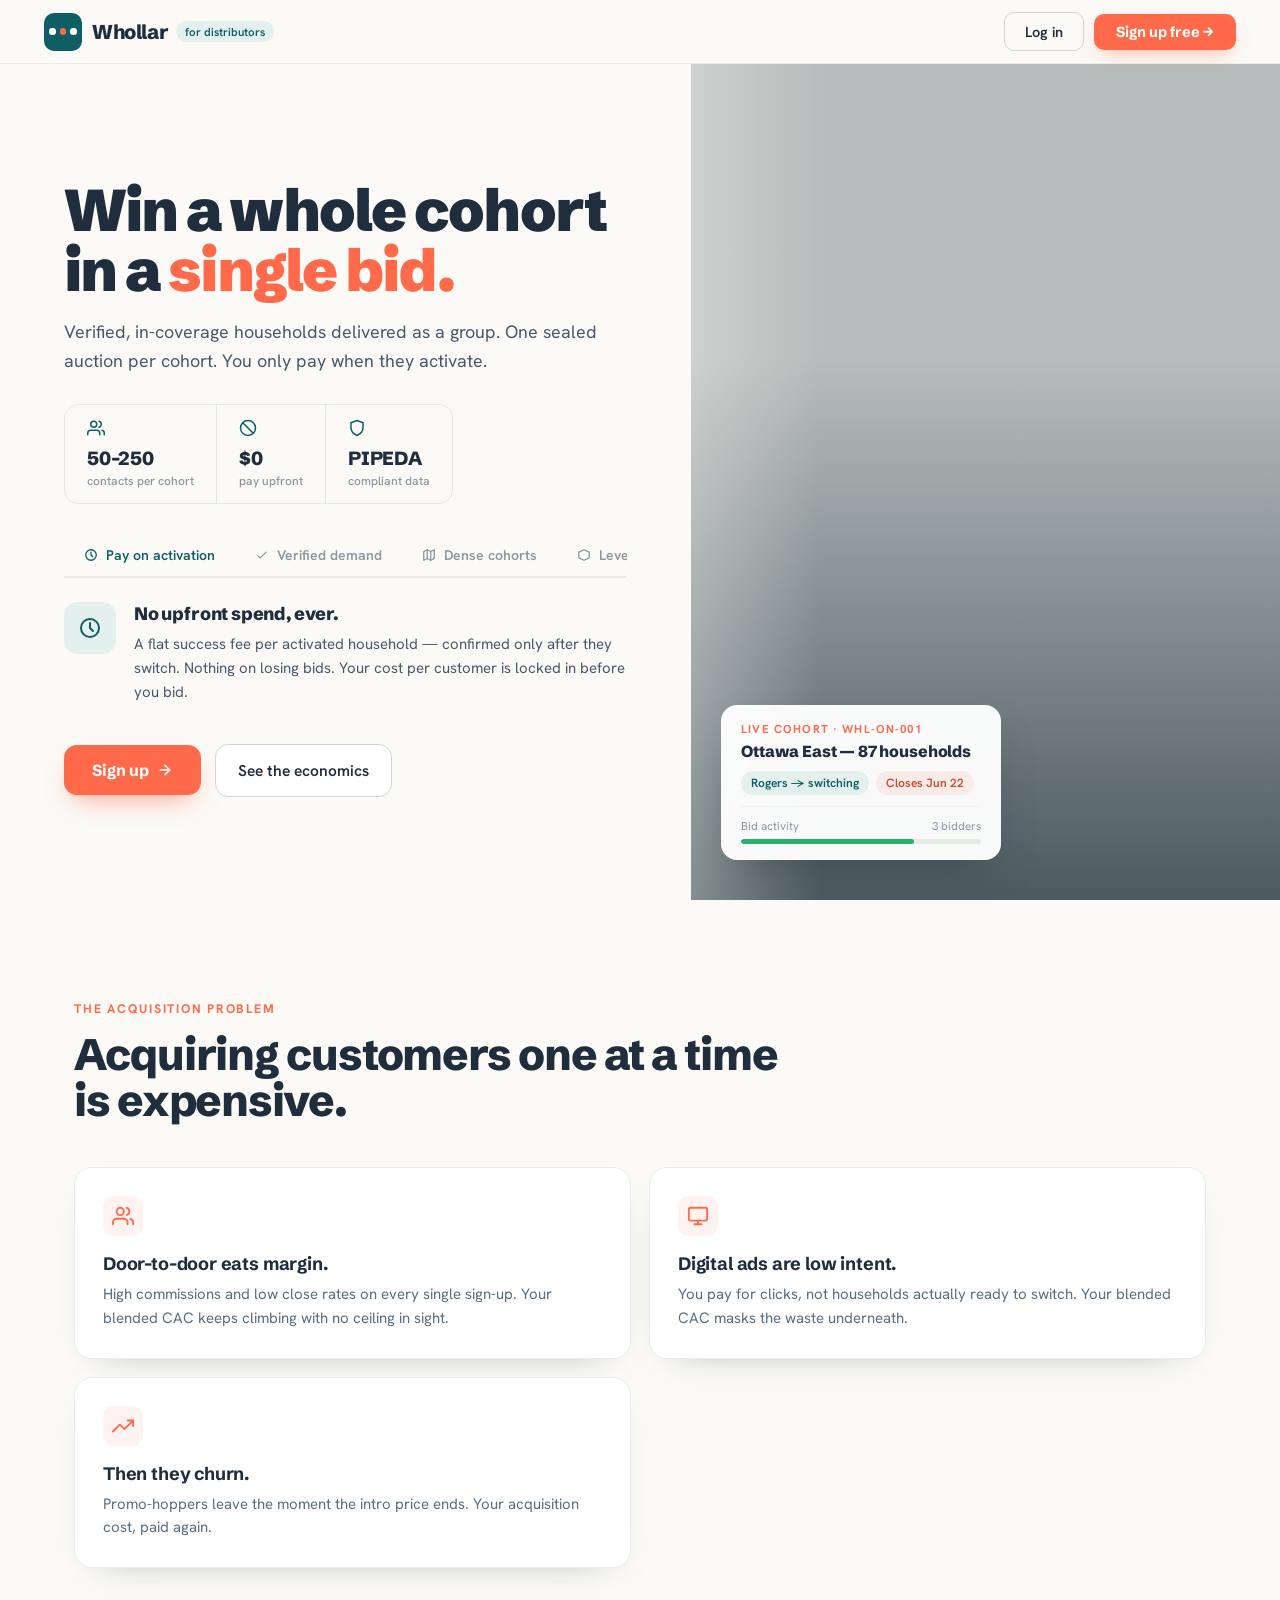
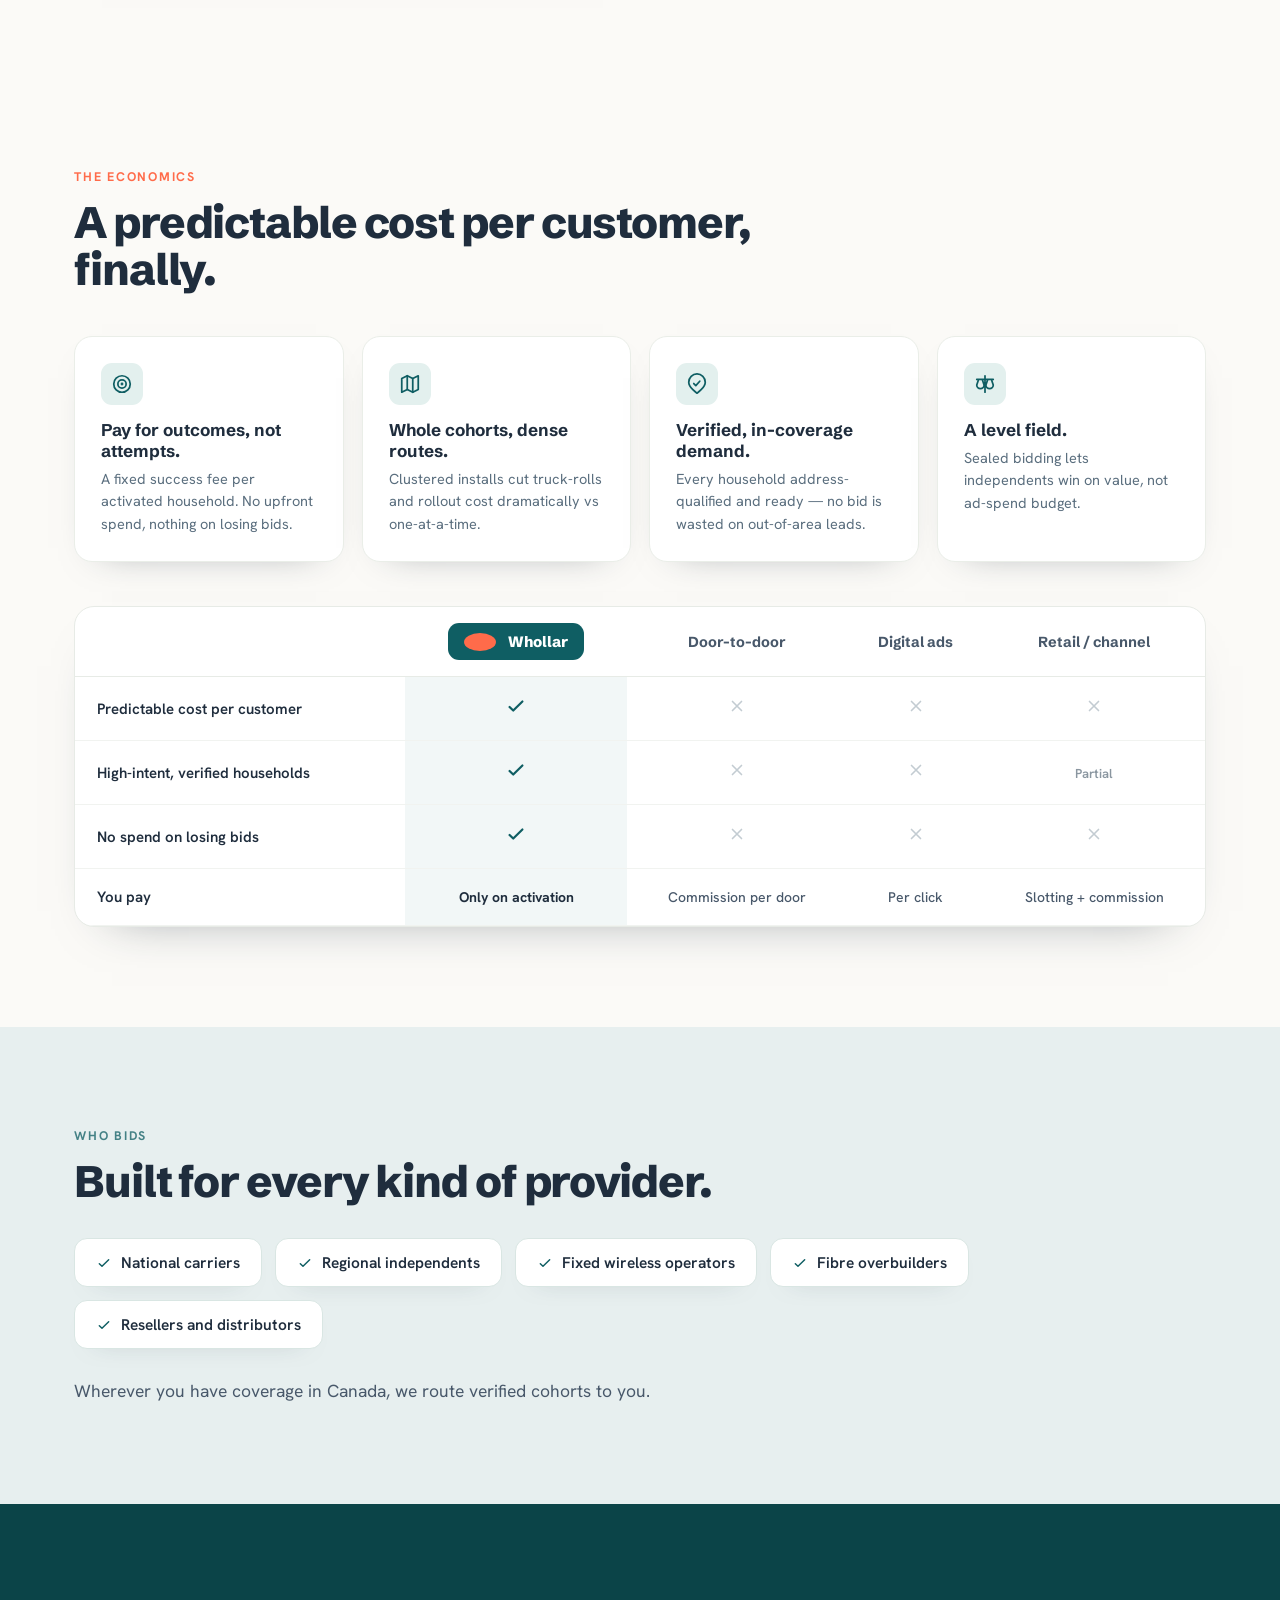
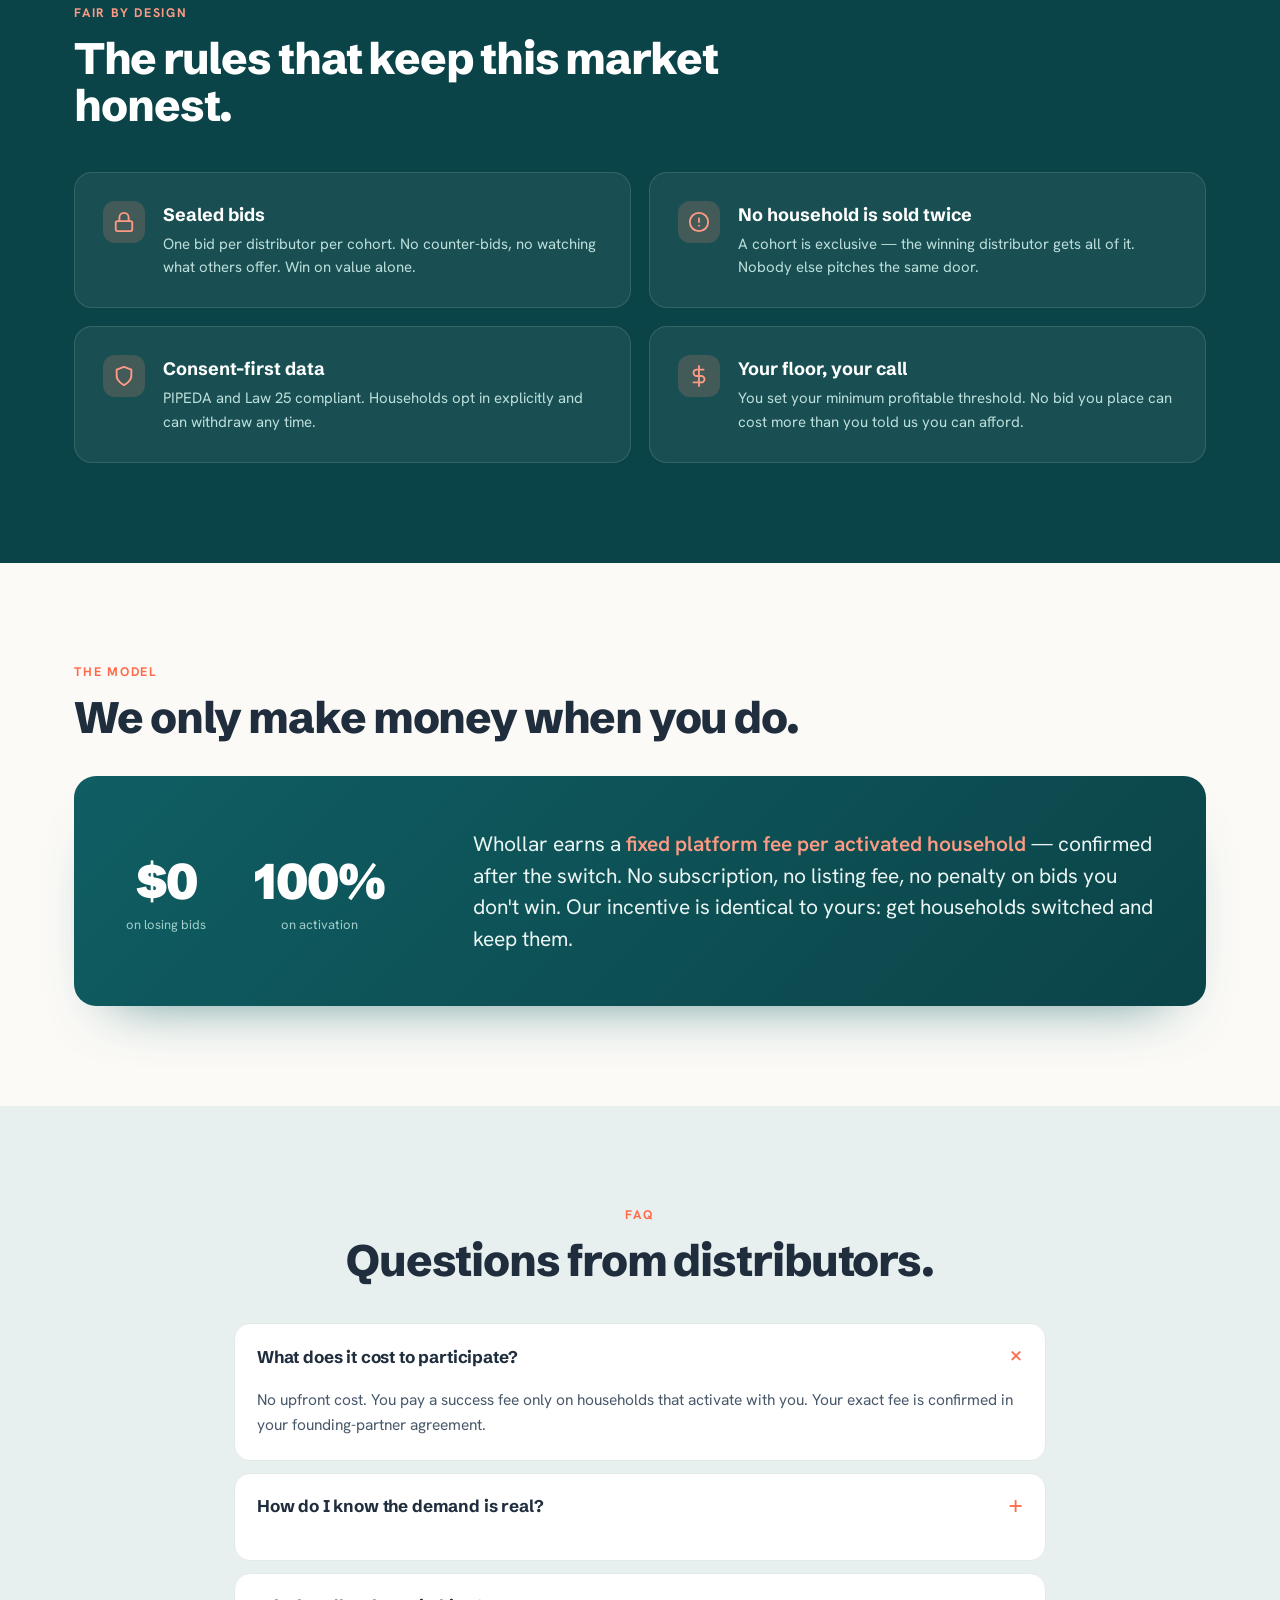
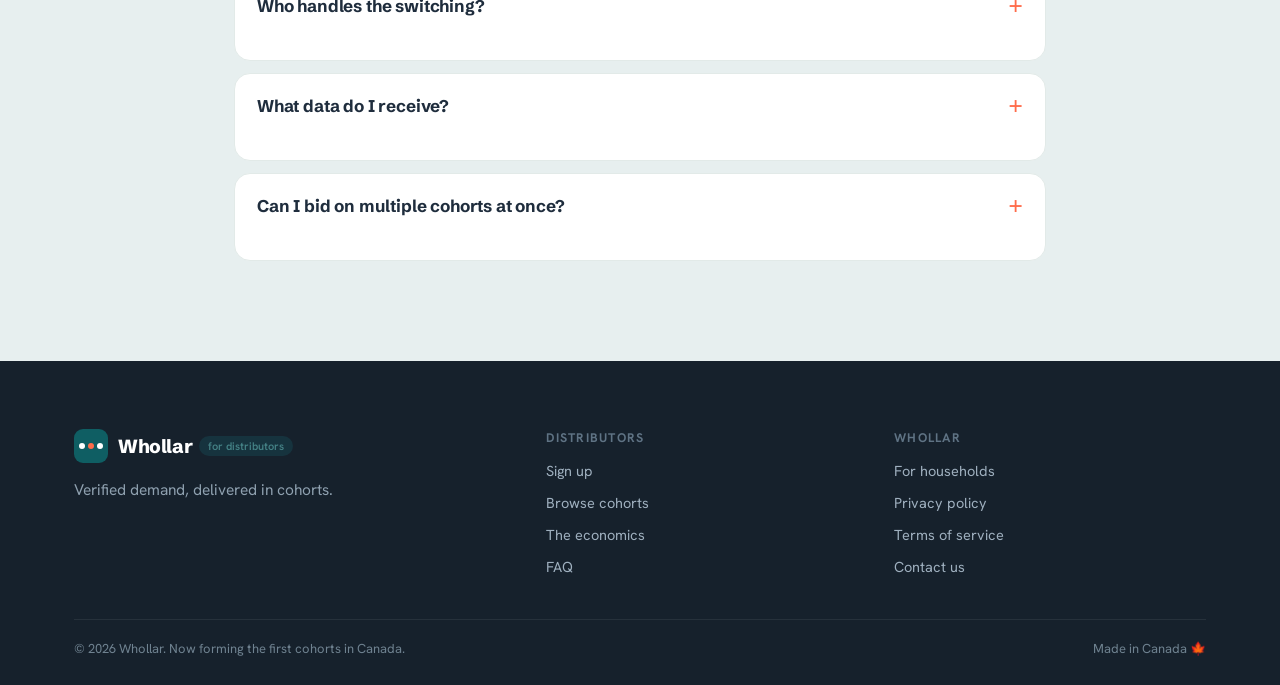
==== index.html @ 1a601fc6 "Initial commit — Whollar for distributors Full static site: landing page, multi-step registration wi" ====
<!DOCTYPE html>
<html lang="en">
<head>
  <meta charset="utf-8">
  <meta name="viewport" content="width=device-width, initial-scale=1">
  <title>Whollar — Win a whole cohort in a single bid</title>
  <link rel="preconnect" href="https://fonts.googleapis.com">
  <link rel="preconnect" href="https://fonts.gstatic.com" crossorigin>
  <link href="https://fonts.googleapis.com/css2?family=Schibsted+Grotesk:wght@500;600;700;800;900&family=Hanken+Grotesk:wght@400;500;600;700&display=swap" rel="stylesheet">
  <style>
    *, *::before, *::after { box-sizing: border-box; }
    html { scroll-behavior: smooth; height: 100%; }
    body { margin: 0; font-family: 'Hanken Grotesk', system-ui, sans-serif; color: #1f2d3d; background: #fbfaf7; -webkit-font-smoothing: antialiased; overflow-x: hidden; }
    ::selection { background: #ff6b4a; color: #fff; }

    /* ── HEADER ──────────────────────────────────────── */
    .site-header {
      position: fixed; top: 0; left: 0; right: 0; z-index: 80;
      padding: 0 clamp(20px,4vw,44px);
      height: 64px; display: flex; align-items: center; justify-content: space-between;
      background: rgba(251,250,247,0.94);
      backdrop-filter: saturate(140%) blur(12px);
      -webkit-backdrop-filter: saturate(140%) blur(12px);
      border-bottom: 1px solid rgba(31,45,61,0.06);
    }
    .brand { display: flex; align-items: center; gap: 10px; text-decoration: none; }
    .brand-mark {
      width: 38px; height: 38px; border-radius: 10px; background: #0f5e63;
      display: flex; align-items: center; justify-content: center; gap: 4px;
    }
    .dot { width: 6.5px; height: 6.5px; border-radius: 50%; }
    .dot--w { background: #fff; }
    .dot--c { background: #ff6b4a; }
    .brand-label { display: flex; align-items: center; gap: 8px; }
    .brand-word { font-family: 'Schibsted Grotesk',sans-serif; font-weight: 800; font-size: 20px; letter-spacing: -0.02em; color: #1f2d3d; }
    .brand-sub { font-size: 11.5px; font-weight: 600; color: #0f5e63; background: #e3f0ee; padding: 3px 9px; border-radius: 999px; }
    .header-nav { display: flex; align-items: center; gap: 10px; }
    .btn-login {
      font-family: 'Hanken Grotesk',sans-serif; font-weight: 600; font-size: 14.5px;
      padding: 9px 20px; border-radius: 10px; border: 1.5px solid #d0d7d5;
      background: transparent; color: #1f2d3d; cursor: pointer; text-decoration: none;
      transition: border-color .15s, color .15s; display: inline-block;
    }
    .btn-login:hover { border-color: #0f5e63; color: #0f5e63; }
    .btn-signup {
      font-family: 'Schibsted Grotesk',sans-serif; font-weight: 700; font-size: 14.5px;
      padding: 9px 22px; border-radius: 10px; border: none;
      background: #ff6b4a; color: #fff; cursor: pointer; text-decoration: none; display: inline-block;
      box-shadow: 0 8px 20px -8px rgba(255,107,74,0.6);
      transition: background .16s;
    }
    .btn-signup:hover { background: #ef5530; }

    /* ── HERO SPLIT ──────────────────────────────────── */
    .hero {
      min-height: 100vh; display: flex;
      padding-top: 64px;
    }
    .hero-left {
      flex: 0 0 54%;
      display: flex; flex-direction: column; justify-content: center;
      padding: clamp(40px,6vw,80px) clamp(28px,5vw,72px) clamp(40px,6vw,64px);
    }
    .hero-h1 {
      font-family: 'Schibsted Grotesk',sans-serif; font-weight: 900;
      font-size: clamp(36px,4.6vw,62px); letter-spacing: -0.03em; line-height: 1.02;
      color: #1f2d3d; margin: 0 0 18px;
    }
    .hero-h1 em { font-style: normal; color: #ff6b4a; }
    .hero-sub {
      font-size: clamp(16px,1.4vw,18px); line-height: 1.6; color: #48586a;
      margin: 0 0 28px; max-width: 36em;
    }

    /* stats */
    .hero-stats {
      display: flex; align-items: stretch; gap: 0;
      border: 1px solid #e2eae6; border-radius: 14px;
      overflow: hidden; width: fit-content; margin-bottom: 32px;
    }
    .hero-stat {
      padding: 14px 22px; display: flex; flex-direction: column; gap: 3px;
      border-right: 1px solid #e2eae6;
    }
    .hero-stat:last-child { border-right: none; }
    .hs-icon { display: flex; align-items: center; margin-bottom: 6px; }
    .hs-value { font-family: 'Schibsted Grotesk',sans-serif; font-weight: 800; font-size: 19px; letter-spacing: -0.01em; color: #1f2d3d; }
    .hs-label { font-size: 12px; font-weight: 500; color: #8a96a0; white-space: nowrap; }

    /* ── TAB FEATURES ─────── */
    .feature-tabs { margin-bottom: 36px; }
    .tab-list {
      display: flex; gap: 0;
      border-bottom: 2px solid #e7ebe6;
      overflow-x: auto; -webkit-overflow-scrolling: touch;
    }
    .tab-list::-webkit-scrollbar { display: none; }
    .tab-btn {
      flex-shrink: 0; background: none; border: none; cursor: pointer;
      font-family: 'Hanken Grotesk',sans-serif; font-weight: 600; font-size: 14px;
      color: #8a96a0; padding: 10px 20px 12px;
      border-bottom: 2.5px solid transparent; margin-bottom: -2px;
      transition: color .15s, border-color .15s;
      display: flex; align-items: center; gap: 8px;
    }
    .tab-btn.is-active { color: #0f5e63; border-bottom-color: #0f5e63; }
    .tab-btn:hover:not(.is-active) { color: #1f2d3d; }
    .tab-panel { display: none; padding: 24px 0 4px; }
    .tab-panel.is-active { display: flex; align-items: flex-start; gap: 18px; }
    .tab-icon-wrap {
      flex-shrink: 0; width: 52px; height: 52px; border-radius: 14px;
      background: #e3f0ee; display: flex; align-items: center; justify-content: center;
    }
    .tab-title {
      font-family: 'Schibsted Grotesk',sans-serif; font-weight: 800;
      font-size: 18px; letter-spacing: -0.01em; color: #1f2d3d; margin: 0 0 7px;
    }
    .tab-desc { font-size: 15px; line-height: 1.6; color: #48586a; margin: 0; }

    /* CTA */
    .hero-cta { display: flex; align-items: center; gap: 14px; flex-wrap: wrap; }
    .btn-primary {
      display: inline-flex; align-items: center; gap: 8px;
      font-family: 'Schibsted Grotesk',sans-serif; font-weight: 700; font-size: 16px;
      padding: 15px 28px; border-radius: 13px; border: none;
      background: #ff6b4a; color: #fff; text-decoration: none;
      box-shadow: 0 12px 26px -10px rgba(255,107,74,0.65);
      transition: background .16s;
    }
    .btn-primary:hover { background: #ef5530; }
    .btn-secondary {
      display: inline-flex; align-items: center; gap: 8px;
      font-family: 'Hanken Grotesk',sans-serif; font-weight: 600; font-size: 15.5px;
      padding: 15px 22px; border-radius: 13px; border: 1.5px solid #d0d7d5;
      background: #fff; color: #1f2d3d; text-decoration: none;
      transition: border-color .16s;
    }
    .btn-secondary:hover { border-color: #0f5e63; }

    /* RIGHT video panel */
    .hero-right { flex: 0 0 46%; position: relative; overflow: hidden; }
    .hero-right video {
      position: absolute; inset: 0; width: 100%; height: 100%;
      object-fit: cover; object-position: center center;
    }
    .hero-right-overlay {
      position: absolute; inset: 0;
      background: linear-gradient(to right, rgba(251,250,247,0.32) 0%, transparent 22%),
                  linear-gradient(to top, rgba(10,30,38,0.62) 0%, transparent 65%),
                  rgba(10,30,38,0.28);
    }
    /* floating live cohort card */
    .cohort-float {
      position: absolute; bottom: clamp(24px,4vw,40px); left: clamp(18px,3vw,30px);
      background: rgba(255,255,255,0.96); backdrop-filter: blur(10px); -webkit-backdrop-filter: blur(10px);
      border-radius: 16px; padding: 16px 20px; box-shadow: 0 20px 44px -18px rgba(31,45,61,0.5);
      max-width: 280px; width: calc(100% - 36px);
    }
    .cf-tag { font-size: 11.5px; font-weight: 700; text-transform: uppercase; letter-spacing: 0.1em; color: #ff6b4a; margin: 0 0 5px; }
    .cf-name { font-family: 'Schibsted Grotesk',sans-serif; font-weight: 800; font-size: 16px; letter-spacing: -0.01em; color: #1f2d3d; margin: 0 0 10px; }
    .cf-pills { display: flex; gap: 7px; flex-wrap: wrap; }
    .cf-pill { font-size: 12px; font-weight: 600; padding: 4px 10px; border-radius: 999px; }
    .cf-pill--teal { background: #e3f0ee; color: #0f5e63; }
    .cf-pill--warn { background: rgba(255,107,74,0.1); color: #c84a30; }
    .cf-divider { border: none; border-top: 1px solid #f0f3f1; margin: 11px 0; }
    .cf-progress-label { font-size: 11.5px; color: #8a96a0; margin: 0 0 6px; display: flex; justify-content: space-between; }
    .cf-bar { height: 5px; background: #e7ebe6; border-radius: 999px; overflow: hidden; }
    .cf-bar-fill { height: 100%; background: #28b070; border-radius: 999px; width: 72%; }

    /* ── SECTIONS BELOW ─────────────────────────── */
    .wrap { max-width: 1180px; margin: 0 auto; padding-left: 24px; padding-right: 24px; }
    .wrap--narrow { max-width: 860px; }
    .sec > .wrap { padding-block: clamp(60px,8vw,100px); }
    .sec--cream { background: #fbfaf7; }
    .sec--deep  { background: #0b4448; color: #dfeeec; }
    .sec--mist  { background: #e7efef; }

    .kicker { font-size: 12.5px; font-weight: 700; text-transform: uppercase; letter-spacing: 0.14em; margin: 0; }
    .kicker--coral { color: #ff6b4a; }
    .kicker--soft  { color: #ff9a84; }
    .kicker--teal  { color: #448185; }
    .h2 { font-family: 'Schibsted Grotesk',sans-serif; font-weight: 800; letter-spacing: -0.025em; line-height: 1.05; font-size: clamp(28px,3.6vw,44px); margin: 14px 0 0; }
    .h2--navy  { color: #1f2d3d; }
    .h2--white { color: #fff; }
    .sec-head { max-width: 46rem; }
    .sec-sub  { font-size: 17.5px; line-height: 1.56; margin: 14px 0 0; color: #a9cecb; }

    /* PROBLEM */
    .grid-2 { display: grid; grid-template-columns: repeat(2,1fr); gap: 18px; margin-top: 44px; }
    .prob-card { background: #fff; border: 1px solid #eaeee8; border-radius: 18px; padding: 28px; box-shadow: 0 14px 36px -28px rgba(31,45,61,0.5); }
    .prob-icon { width: 40px; height: 40px; border-radius: 11px; background: rgba(255,107,74,0.08); display: flex; align-items: center; justify-content: center; margin-bottom: 16px; }
    .prob-title { font-family: 'Schibsted Grotesk',sans-serif; font-weight: 700; font-size: 18px; letter-spacing: -0.01em; color: #1f2d3d; margin: 0 0 8px; }
    .prob-body { font-size: 15px; line-height: 1.55; color: #5a6e7e; margin: 0; }

    /* HOW */
    .grid-5 { display: grid; grid-template-columns: repeat(5,1fr); gap: 16px; margin-top: 46px; }
    .step-card { background: rgba(255,255,255,0.05); border: 1px solid rgba(255,255,255,0.1); border-radius: 18px; padding: 24px; }
    .step-num { width: 40px; height: 40px; border-radius: 11px; background: #ff6b4a; color: #fff; font-family: 'Schibsted Grotesk',sans-serif; font-weight: 800; font-size: 18px; display: flex; align-items: center; justify-content: center; box-shadow: 0 10px 22px -10px rgba(255,107,74,0.7); }
    .step-title { font-family: 'Schibsted Grotesk',sans-serif; font-weight: 700; font-size: 16.5px; line-height: 1.2; color: #fff; margin: 16px 0 7px; }
    .step-body { font-size: 14px; line-height: 1.5; color: #a9cecb; margin: 0; }

    /* ECONOMICS */
    .grid-4 { display: grid; grid-template-columns: repeat(4,1fr); gap: 18px; margin-top: 44px; }
    .econ-card { background: #fff; border: 1px solid #eaeee8; border-radius: 18px; padding: 26px; box-shadow: 0 14px 36px -28px rgba(31,45,61,0.5); }
    .econ-icon { width: 42px; height: 42px; border-radius: 11px; background: #e3f0ee; display: flex; align-items: center; justify-content: center; margin-bottom: 14px; }
    .econ-title { font-family: 'Schibsted Grotesk',sans-serif; font-weight: 700; font-size: 17px; color: #1f2d3d; margin: 0 0 7px; }
    .econ-body { font-size: 14.5px; line-height: 1.55; color: #5a6e7e; margin: 0; }

    /* TABLE */
    .table-wrap { margin-top: 44px; overflow-x: auto; border: 1px solid #e7ebe6; border-radius: 20px; background: #fff; box-shadow: 0 22px 50px -38px rgba(31,45,61,0.55); }
    .cmp { border-collapse: collapse; width: 100%; min-width: 680px; font-size: 15px; }
    .cmp th, .cmp td { padding: 18px 14px; border-bottom: 1px solid #f1f3f0; }
    .cmp thead th { border-bottom-color: #e7ebe6; }
    .cmp th:first-child, .cmp td:first-child { text-align: left; padding-left: 22px; }
    .cmp-whl-head span { display: inline-flex; align-items: center; gap: 8px; background: #0f5e63; color: #fff; font-family: 'Schibsted Grotesk',sans-serif; font-weight: 800; font-size: 15px; padding: 9px 16px; border-radius: 11px; }
    .cmp-cell--whl { background: rgba(15,94,99,0.05); text-align: center; }
    .cmp-cell--other { text-align: center; }
    .label-cell { font-weight: 600; color: #1f2d3d; }
    .ico-partial { font-size: 13px; color: #8a96a0; font-weight: 600; }
    .ico-txt { font-size: 14px; font-weight: 500; color: #48586a; }
    .ico-txt--strong { font-weight: 700; color: #1f2d3d; }

    /* WHO BIDS */
    .chips { display: flex; flex-wrap: wrap; gap: 13px; margin-top: 34px; }
    .chip { display: inline-flex; align-items: center; gap: 9px; background: #fff; border: 1px solid #d9e6e3; color: #1f2d3d; font-weight: 600; font-size: 15.5px; padding: 13px 21px; border-radius: 13px; box-shadow: 0 10px 26px -22px rgba(31,45,61,0.6); }
    .who-foot { font-size: 17.5px; line-height: 1.55; color: #48586a; margin: 28px 0 0; max-width: 40rem; }

    /* FAIR */
    .fair-grid { display: grid; grid-template-columns: repeat(2,1fr); gap: 18px; margin-top: 44px; }
    .fair-card { background: rgba(255,255,255,0.06); border: 1px solid rgba(255,255,255,0.12); border-radius: 18px; padding: 28px; display: flex; gap: 18px; }
    .fair-ico { width: 42px; height: 42px; flex-shrink: 0; border-radius: 12px; background: rgba(255,142,116,0.18); display: flex; align-items: center; justify-content: center; }
    .fair-title { font-family: 'Schibsted Grotesk',sans-serif; font-weight: 700; font-size: 18px; color: #fff; margin: 2px 0 7px; }
    .fair-body { font-size: 15px; line-height: 1.55; color: #bcdedb; margin: 0; }

    /* MODEL */
    .model-panel { margin-top: 36px; background: linear-gradient(135deg,#0f5e63,#0b4448); color: #eaf5f3; border-radius: 22px; padding: clamp(32px,5vw,52px); box-shadow: 0 30px 60px -40px rgba(15,94,99,0.8); display: grid; grid-template-columns: auto 1px 1fr; gap: clamp(24px,4vw,44px); align-items: center; }
    .model-stat { text-align: center; }
    .model-num { font-family: 'Schibsted Grotesk',sans-serif; font-weight: 900; font-size: clamp(32px,4vw,50px); color: #fff; letter-spacing: -0.03em; margin: 0; }
    .model-cap { font-size: 13px; color: #9fcecb; margin: 4px 0 0; }
    .model-pills { display: flex; gap: 24px; }
    .model-div { background: rgba(255,255,255,0.16); }
    .model-copy { font-size: clamp(17px,1.7vw,21px); line-height: 1.5; margin: 0; }
    .model-em { color: #ff9a84; font-weight: 600; }

    /* FAQ */
    .faq-list { margin-top: 40px; display: flex; flex-direction: column; gap: 12px; }
    .faq-item { background: #fff; border: 1px solid #e2eae8; border-radius: 16px; overflow: hidden; }
    .faq-q { width: 100%; display: flex; align-items: center; justify-content: space-between; gap: 18px; text-align: left; background: none; border: none; cursor: pointer; padding: 20px 22px; font-family: 'Schibsted Grotesk',sans-serif; font-weight: 700; font-size: 17px; letter-spacing: -0.01em; color: #1f2d3d; }
    .faq-icon { font-size: 24px; font-weight: 400; color: #ff6b4a; line-height: 1; transition: transform .3s ease; flex-shrink: 0; }
    .faq-item.is-open .faq-icon { transform: rotate(45deg); }
    .faq-a { display: grid; grid-template-rows: 0fr; opacity: 0; overflow: hidden; transition: grid-template-rows .3s ease, opacity .3s ease; }
    .faq-item.is-open .faq-a { grid-template-rows: 1fr; opacity: 1; }
    .faq-a p { margin: 0; min-height: 0; padding: 0 22px 22px; font-size: 15.5px; line-height: 1.6; color: #48586a; }

    /* FOOTER */
    .foot-grid { display: grid; grid-template-columns: 1.4fr 1fr 1fr; gap: 36px; }
    .foot-word { font-family: 'Schibsted Grotesk',sans-serif; font-weight: 800; font-size: 19px; color: #fff; letter-spacing: -0.02em; }
    .foot-pill { font-size: 11px; font-weight: 600; color: #448185; background: rgba(25,146,154,0.16); padding: 3px 9px; border-radius: 999px; }
    .foot-tag { font-size: 15.5px; color: #8fa1b0; margin: 16px 0 0; }
    .foot-h { font-size: 12.5px; text-transform: uppercase; letter-spacing: 0.1em; color: #5f7384; margin: 0 0 14px; }
    .foot-links { list-style: none; margin: 0; padding: 0; display: flex; flex-direction: column; gap: 11px; }
    .foot-links a { color: #9fb0bf; text-decoration: none; font-size: 14.5px; transition: color .15s; }
    .foot-links a:hover { color: #fff; }
    .foot-bottom { margin-top: 42px; padding-top: 20px; border-top: 1px solid rgba(255,255,255,0.07); display: flex; flex-wrap: wrap; gap: 12px; align-items: center; justify-content: space-between; }
    .foot-copy { font-size: 13px; color: #6f8290; }

    /* ── RESPONSIVE ──── */
    @media (max-width: 860px) {
      .hero { flex-direction: column; min-height: auto; }
      .hero-left { flex: none; padding-top: 32px; }
      .hero-right { flex: none; height: 55vw; min-height: 300px; }
      .grid-5 { grid-template-columns: repeat(2,1fr); }
      .grid-4 { grid-template-columns: repeat(2,1fr); }
      .grid-2 { grid-template-columns: 1fr; }
      .fair-grid { grid-template-columns: 1fr; }
      .model-panel { grid-template-columns: 1fr; }
      .model-div { display: none; }
      .foot-grid { grid-template-columns: 1fr 1fr; }
    }
    @media (max-width: 560px) {
      .grid-4 { grid-template-columns: 1fr; }
      .grid-5 { grid-template-columns: 1fr; }
      .foot-grid { grid-template-columns: 1fr; }
    }
    @media (prefers-reduced-motion: reduce) { html { scroll-behavior: auto; } }
  </style>
</head>
<body>

<!-- ════════════════ HEADER ════════════════ -->
<header class="site-header">
  <a href="index.html" class="brand" aria-label="Whollar for distributors">
    <span class="brand-mark" aria-hidden="true">
      <span class="dot dot--w"></span><span class="dot dot--c"></span><span class="dot dot--w"></span>
    </span>
    <span class="brand-label">
      <span class="brand-word">Whollar</span>
      <span class="brand-sub">for distributors</span>
    </span>
  </a>
  <nav class="header-nav" aria-label="Account">
    <a href="register.html" class="btn-login">Log in</a>
    <a href="register.html" class="btn-signup">Sign up free →</a>
  </nav>
</header>

<!-- ════════════════ HERO SPLIT ════════════════ -->
<section class="hero" aria-label="Hero">

  <!-- LEFT -->
  <div class="hero-left">

    <h1 class="hero-h1">Win a whole cohort<br>in a <em>single bid.</em></h1>

    <p class="hero-sub">Verified, in-coverage households delivered as a group. One sealed auction per cohort. You only pay when they activate.</p>

    <!-- Key stats -->
    <div class="hero-stats" role="list">
      <div class="hero-stat" role="listitem">
        <span class="hs-icon">
          <svg width="18" height="18" viewBox="0 0 24 24" fill="none" stroke="#0f5e63" stroke-width="2" stroke-linecap="round" stroke-linejoin="round"><path d="M17 21v-2a4 4 0 0 0-4-4H5a4 4 0 0 0-4 4v2"/><circle cx="9" cy="7" r="4"/><path d="M23 21v-2a4 4 0 0 0-3-3.87"/><path d="M16 3.13a4 4 0 0 1 0 7.75"/></svg>
        </span>
        <span class="hs-value">50–250</span>
        <span class="hs-label">contacts per cohort</span>
      </div>
      <div class="hero-stat" role="listitem">
        <span class="hs-icon">
          <svg width="18" height="18" viewBox="0 0 24 24" fill="none" stroke="#0f5e63" stroke-width="2" stroke-linecap="round" stroke-linejoin="round"><circle cx="12" cy="12" r="10"/><path d="M4.93 4.93l14.14 14.14"/></svg>
        </span>
        <span class="hs-value">$0</span>
        <span class="hs-label">pay upfront</span>
      </div>
      <div class="hero-stat" role="listitem">
        <span class="hs-icon">
          <svg width="18" height="18" viewBox="0 0 24 24" fill="none" stroke="#0f5e63" stroke-width="2" stroke-linecap="round" stroke-linejoin="round"><path d="M12 22s8-4 8-10V5l-8-3-8 3v7c0 6 8 10 8 10z"/></svg>
        </span>
        <span class="hs-value">PIPEDA</span>
        <span class="hs-label">compliant data</span>
      </div>
    </div>

    <!-- Tab features -->
    <div class="feature-tabs">
      <div class="tab-list" role="tablist" aria-label="Key features">
        <button class="tab-btn is-active" role="tab" aria-selected="true" data-tab="tab-1">
          <svg width="14" height="14" viewBox="0 0 24 24" fill="none" stroke="currentColor" stroke-width="2.2" stroke-linecap="round" stroke-linejoin="round"><circle cx="12" cy="12" r="9"/><path d="M12 7v5l3 3"/></svg>
          Pay on activation
        </button>
        <button class="tab-btn" role="tab" aria-selected="false" data-tab="tab-2">
          <svg width="14" height="14" viewBox="0 0 24 24" fill="none" stroke="currentColor" stroke-width="2.2" stroke-linecap="round" stroke-linejoin="round"><path d="M5 13l4 4L19 7"/></svg>
          Verified demand
        </button>
        <button class="tab-btn" role="tab" aria-selected="false" data-tab="tab-3">
          <svg width="14" height="14" viewBox="0 0 24 24" fill="none" stroke="currentColor" stroke-width="2.2" stroke-linecap="round" stroke-linejoin="round"><path d="M9 3L3 6v15l6-3 6 3 6-3V3l-6 3-6-3z"/><path d="M9 3v15M15 6v15"/></svg>
          Dense cohorts
        </button>
        <button class="tab-btn" role="tab" aria-selected="false" data-tab="tab-4">
          <svg width="14" height="14" viewBox="0 0 24 24" fill="none" stroke="currentColor" stroke-width="2.2" stroke-linecap="round" stroke-linejoin="round"><path d="M3 7l9-4 9 4v10l-9 4-9-4V7z"/></svg>
          Level field
        </button>
      </div>
      <div>
        <div class="tab-panel is-active" id="tab-1" role="tabpanel">
          <div class="tab-icon-wrap">
            <svg width="24" height="24" viewBox="0 0 24 24" fill="none" stroke="#0f5e63" stroke-width="2" stroke-linecap="round" stroke-linejoin="round"><circle cx="12" cy="12" r="9"/><path d="M12 7v5l3 3"/></svg>
          </div>
          <div>
            <h3 class="tab-title">No upfront spend, ever.</h3>
            <p class="tab-desc">A flat success fee per activated household — confirmed only after they switch. Nothing on losing bids. Your cost per customer is locked in before you bid.</p>
          </div>
        </div>
        <div class="tab-panel" id="tab-2" role="tabpanel">
          <div class="tab-icon-wrap">
            <svg width="24" height="24" viewBox="0 0 24 24" fill="none" stroke="#0f5e63" stroke-width="2" stroke-linecap="round" stroke-linejoin="round"><path d="M5 13l4 4L19 7"/></svg>
          </div>
          <div>
            <h3 class="tab-title">Ready to switch, not just browsing.</h3>
            <p class="tab-desc">Every household is address-qualified inside your coverage, opted in to switch, with a known current plan and contract end-date. No wasted bids.</p>
          </div>
        </div>
        <div class="tab-panel" id="tab-3" role="tabpanel">
          <div class="tab-icon-wrap">
            <svg width="24" height="24" viewBox="0 0 24 24" fill="none" stroke="#0f5e63" stroke-width="2" stroke-linecap="round" stroke-linejoin="round"><path d="M9 3L3 6v15l6-3 6 3 6-3V3l-6 3-6-3z"/><path d="M9 3v15M15 6v15"/></svg>
          </div>
          <div>
            <h3 class="tab-title">Whole neighbourhoods, not scattered leads.</h3>
            <p class="tab-desc">Cohorts are geographically clustered — your install crews cover one area at a time. Fewer truck-rolls, lower rollout cost, better margins.</p>
          </div>
        </div>
        <div class="tab-panel" id="tab-4" role="tabpanel">
          <div class="tab-icon-wrap">
            <svg width="24" height="24" viewBox="0 0 24 24" fill="none" stroke="#0f5e63" stroke-width="2" stroke-linecap="round" stroke-linejoin="round"><path d="M3 7l9-4 9 4v10l-9 4-9-4V7z"/></svg>
          </div>
          <div>
            <h3 class="tab-title">One bid. Win on value, not ad budget.</h3>
            <p class="tab-desc">Sealed auctions mean one chance to put your best offer forward. No marathon bidding. Regional carriers compete on equal footing with nationals.</p>
          </div>
        </div>
      </div>
    </div>

    <!-- CTA -->
    <div class="hero-cta">
      <a href="register.html" class="btn-primary">
        Sign up
        <svg width="16" height="16" viewBox="0 0 24 24" fill="none" stroke="currentColor" stroke-width="2.4" stroke-linecap="round" stroke-linejoin="round"><path d="M5 12h14M12 5l7 7-7 7"/></svg>
      </a>
      <a href="#economics" class="btn-secondary">See the economics</a>
    </div>

  </div><!-- /hero-left -->

  <!-- RIGHT — photo -->
  <div class="hero-right">
    <video autoplay muted loop playsinline>
      <source src="can_you_make_this_darker_pleas.mp4" type="video/mp4">
    </video>
    <div class="hero-right-overlay"></div>
    <div class="cohort-float">
      <p class="cf-tag">Live cohort · WHL-ON-001</p>
      <p class="cf-name">Ottawa East — 87 households</p>
      <div class="cf-pills">
        <span class="cf-pill cf-pill--teal">Rogers → switching</span>
        <span class="cf-pill cf-pill--warn">Closes Jun 22</span>
      </div>
      <hr class="cf-divider">
      <p class="cf-progress-label"><span>Bid activity</span><span>3 bidders</span></p>
      <div class="cf-bar"><div class="cf-bar-fill"></div></div>
    </div>
  </div>

</section><!-- /hero -->

<!-- ════════════════ ACQUISITION PROBLEM ════════════════ -->
<section id="problem" class="sec sec--cream">
  <div class="wrap">
    <div class="sec-head">
      <p class="kicker kicker--coral">The acquisition problem</p>
      <h2 class="h2 h2--navy">Acquiring customers one at a time is expensive.</h2>
    </div>
    <div class="grid-2">
      <article class="prob-card">
        <div class="prob-icon">
          <svg width="22" height="22" viewBox="0 0 24 24" fill="none" stroke="#ff6b4a" stroke-width="2" stroke-linecap="round" stroke-linejoin="round"><path d="M17 21v-2a4 4 0 0 0-4-4H5a4 4 0 0 0-4 4v2"/><circle cx="9" cy="7" r="4"/><path d="M23 21v-2a4 4 0 0 0-3-3.87"/><path d="M16 3.13a4 4 0 0 1 0 7.75"/></svg>
        </div>
        <h3 class="prob-title">Door-to-door eats margin.</h3>
        <p class="prob-body">High commissions and low close rates on every single sign-up. Your blended CAC keeps climbing with no ceiling in sight.</p>
      </article>
      <article class="prob-card">
        <div class="prob-icon">
          <svg width="22" height="22" viewBox="0 0 24 24" fill="none" stroke="#ff6b4a" stroke-width="2" stroke-linecap="round" stroke-linejoin="round"><rect x="2" y="3" width="20" height="14" rx="2"/><path d="M8 21h8M12 17v4"/></svg>
        </div>
        <h3 class="prob-title">Digital ads are low intent.</h3>
        <p class="prob-body">You pay for clicks, not households actually ready to switch. Your blended CAC masks the waste underneath.</p>
      </article>
      <article class="prob-card">
        <div class="prob-icon">
          <svg width="22" height="22" viewBox="0 0 24 24" fill="none" stroke="#ff6b4a" stroke-width="2" stroke-linecap="round" stroke-linejoin="round"><polyline points="23 6 13.5 15.5 8.5 10.5 1 18"/><polyline points="17 6 23 6 23 12"/></svg>
        </div>
        <h3 class="prob-title">Then they churn.</h3>
        <p class="prob-body">Promo-hoppers leave the moment the intro price ends. Your acquisition cost, paid again.</p>
      </article>
    </div>
  </div>
</section>

<!-- ════════════════ THE ECONOMICS ════════════════ -->
<section id="economics" class="sec sec--cream">
  <div class="wrap">
    <div class="sec-head">
      <p class="kicker kicker--coral">The economics</p>
      <h2 class="h2 h2--navy">A predictable cost per customer, finally.</h2>
    </div>
    <div class="grid-4">
      <article class="econ-card">
        <div class="econ-icon"><svg width="22" height="22" viewBox="0 0 24 24" fill="none" stroke="#0f5e63" stroke-width="1.9" stroke-linecap="round" stroke-linejoin="round"><circle cx="12" cy="12" r="9"/><circle cx="12" cy="12" r="4.5"/><circle cx="12" cy="12" r="0.6" fill="#0f5e63"/></svg></div>
        <h3 class="econ-title">Pay for outcomes, not attempts.</h3>
        <p class="econ-body">A fixed success fee per activated household. No upfront spend, nothing on losing bids.</p>
      </article>
      <article class="econ-card">
        <div class="econ-icon"><svg width="22" height="22" viewBox="0 0 24 24" fill="none" stroke="#0f5e63" stroke-width="1.9" stroke-linecap="round" stroke-linejoin="round"><path d="M9 3L3 6v15l6-3 6 3 6-3V3l-6 3-6-3z"/><path d="M9 3v15M15 6v15"/></svg></div>
        <h3 class="econ-title">Whole cohorts, dense routes.</h3>
        <p class="econ-body">Clustered installs cut truck-rolls and rollout cost dramatically vs one-at-a-time.</p>
      </article>
      <article class="econ-card">
        <div class="econ-icon"><svg width="22" height="22" viewBox="0 0 24 24" fill="none" stroke="#0f5e63" stroke-width="1.9" stroke-linecap="round" stroke-linejoin="round"><path d="M21 10c0 6-9 12-9 12s-9-6-9-12a9 9 0 0 1 18 0z"/><path d="M8.5 11.5l2.2 2.2 4.3-4.7"/></svg></div>
        <h3 class="econ-title">Verified, in-coverage demand.</h3>
        <p class="econ-body">Every household address-qualified and ready — no bid is wasted on out-of-area leads.</p>
      </article>
      <article class="econ-card">
        <div class="econ-icon"><svg width="22" height="22" viewBox="0 0 24 24" fill="none" stroke="#0f5e63" stroke-width="1.9" stroke-linecap="round" stroke-linejoin="round"><path d="M12 3v18M3 7h18M5 7l-2 6a4 4 0 0 0 8 0L9 7M15 7l-2 6a4 4 0 0 0 8 0l-2-6"/></svg></div>
        <h3 class="econ-title">A level field.</h3>
        <p class="econ-body">Sealed bidding lets independents win on value, not ad-spend budget.</p>
      </article>
    </div>
    <div class="table-wrap">
      <table class="cmp">
        <thead>
          <tr>
            <th style="text-align:left;padding:18px 22px;font-weight:500;color:#8a96a0;font-size:13px;border-bottom:1px solid #e7ebe6;"></th>
            <th class="cmp-whl-head" style="padding:16px;border-bottom:1px solid #e7ebe6;"><span><span style="width:6px;height:6px;border-radius:50%;background:#ff6b4a;display:inline-block;margin-right:4px;"></span>Whollar</span></th>
            <th style="padding:16px 14px;font-family:'Schibsted Grotesk',sans-serif;font-weight:700;color:#48586a;font-size:14.5px;border-bottom:1px solid #e7ebe6;">Door-to-door</th>
            <th style="padding:16px 14px;font-family:'Schibsted Grotesk',sans-serif;font-weight:700;color:#48586a;font-size:14.5px;border-bottom:1px solid #e7ebe6;">Digital ads</th>
            <th style="padding:16px 14px;font-family:'Schibsted Grotesk',sans-serif;font-weight:700;color:#48586a;font-size:14.5px;border-bottom:1px solid #e7ebe6;">Retail / channel</th>
          </tr>
        </thead>
        <tbody>
          <tr>
            <td class="label-cell">Predictable cost per customer</td>
            <td class="cmp-cell--whl"><svg width="22" height="22" viewBox="0 0 24 24" fill="none" stroke="#0f5e63" stroke-width="2.4" stroke-linecap="round" stroke-linejoin="round"><path d="M5 13l4 4L19 7"/></svg></td>
            <td class="cmp-cell--other"><svg width="18" height="18" viewBox="0 0 24 24" fill="none" stroke="#c3ccd2" stroke-width="2.2" stroke-linecap="round" stroke-linejoin="round"><path d="M6 6l12 12M18 6L6 18"/></svg></td>
            <td class="cmp-cell--other"><svg width="18" height="18" viewBox="0 0 24 24" fill="none" stroke="#c3ccd2" stroke-width="2.2" stroke-linecap="round" stroke-linejoin="round"><path d="M6 6l12 12M18 6L6 18"/></svg></td>
            <td class="cmp-cell--other"><svg width="18" height="18" viewBox="0 0 24 24" fill="none" stroke="#c3ccd2" stroke-width="2.2" stroke-linecap="round" stroke-linejoin="round"><path d="M6 6l12 12M18 6L6 18"/></svg></td>
          </tr>
          <tr>
            <td class="label-cell">High-intent, verified households</td>
            <td class="cmp-cell--whl"><svg width="22" height="22" viewBox="0 0 24 24" fill="none" stroke="#0f5e63" stroke-width="2.4" stroke-linecap="round" stroke-linejoin="round"><path d="M5 13l4 4L19 7"/></svg></td>
            <td class="cmp-cell--other"><svg width="18" height="18" viewBox="0 0 24 24" fill="none" stroke="#c3ccd2" stroke-width="2.2" stroke-linecap="round" stroke-linejoin="round"><path d="M6 6l12 12M18 6L6 18"/></svg></td>
            <td class="cmp-cell--other"><svg width="18" height="18" viewBox="0 0 24 24" fill="none" stroke="#c3ccd2" stroke-width="2.2" stroke-linecap="round" stroke-linejoin="round"><path d="M6 6l12 12M18 6L6 18"/></svg></td>
            <td class="cmp-cell--other"><span class="ico-partial">Partial</span></td>
          </tr>
          <tr>
            <td class="label-cell">No spend on losing bids</td>
            <td class="cmp-cell--whl"><svg width="22" height="22" viewBox="0 0 24 24" fill="none" stroke="#0f5e63" stroke-width="2.4" stroke-linecap="round" stroke-linejoin="round"><path d="M5 13l4 4L19 7"/></svg></td>
            <td class="cmp-cell--other"><svg width="18" height="18" viewBox="0 0 24 24" fill="none" stroke="#c3ccd2" stroke-width="2.2" stroke-linecap="round" stroke-linejoin="round"><path d="M6 6l12 12M18 6L6 18"/></svg></td>
            <td class="cmp-cell--other"><svg width="18" height="18" viewBox="0 0 24 24" fill="none" stroke="#c3ccd2" stroke-width="2.2" stroke-linecap="round" stroke-linejoin="round"><path d="M6 6l12 12M18 6L6 18"/></svg></td>
            <td class="cmp-cell--other"><svg width="18" height="18" viewBox="0 0 24 24" fill="none" stroke="#c3ccd2" stroke-width="2.2" stroke-linecap="round" stroke-linejoin="round"><path d="M6 6l12 12M18 6L6 18"/></svg></td>
          </tr>
          <tr style="border-bottom:none;">
            <td class="label-cell">You pay</td>
            <td class="cmp-cell--whl"><span class="ico-txt ico-txt--strong">Only on activation</span></td>
            <td class="cmp-cell--other"><span class="ico-txt">Commission per door</span></td>
            <td class="cmp-cell--other"><span class="ico-txt">Per click</span></td>
            <td class="cmp-cell--other"><span class="ico-txt">Slotting + commission</span></td>
          </tr>
        </tbody>
      </table>
    </div>
  </div>
</section>

<!-- ════════════════ WHO BIDS ════════════════ -->
<section id="who" class="sec sec--mist">
  <div class="wrap">
    <div class="sec-head">
      <p class="kicker kicker--teal">Who bids</p>
      <h2 class="h2 h2--navy">Built for every kind of provider.</h2>
    </div>
    <div class="chips">
      <span class="chip"><svg width="16" height="16" viewBox="0 0 24 24" fill="none" stroke="#0f5e63" stroke-width="2.2" stroke-linecap="round" stroke-linejoin="round"><path d="M5 13l4 4L19 7"/></svg>National carriers</span>
      <span class="chip"><svg width="16" height="16" viewBox="0 0 24 24" fill="none" stroke="#0f5e63" stroke-width="2.2" stroke-linecap="round" stroke-linejoin="round"><path d="M5 13l4 4L19 7"/></svg>Regional independents</span>
      <span class="chip"><svg width="16" height="16" viewBox="0 0 24 24" fill="none" stroke="#0f5e63" stroke-width="2.2" stroke-linecap="round" stroke-linejoin="round"><path d="M5 13l4 4L19 7"/></svg>Fixed wireless operators</span>
      <span class="chip"><svg width="16" height="16" viewBox="0 0 24 24" fill="none" stroke="#0f5e63" stroke-width="2.2" stroke-linecap="round" stroke-linejoin="round"><path d="M5 13l4 4L19 7"/></svg>Fibre overbuilders</span>
      <span class="chip"><svg width="16" height="16" viewBox="0 0 24 24" fill="none" stroke="#0f5e63" stroke-width="2.2" stroke-linecap="round" stroke-linejoin="round"><path d="M5 13l4 4L19 7"/></svg>Resellers and distributors</span>
    </div>
    <p class="who-foot">Wherever you have coverage in Canada, we route verified cohorts to you.</p>
  </div>
</section>

<!-- ════════════════ FAIR BY DESIGN ════════════════ -->
<section id="fair" class="sec sec--deep">
  <div class="wrap">
    <div class="sec-head">
      <p class="kicker kicker--soft">Fair by design</p>
      <h2 class="h2 h2--white">The rules that keep this market honest.</h2>
    </div>
    <div class="fair-grid">
      <div class="fair-card">
        <div class="fair-ico"><svg width="22" height="22" viewBox="0 0 24 24" fill="none" stroke="#ff9a84" stroke-width="2" stroke-linecap="round" stroke-linejoin="round"><rect x="3" y="11" width="18" height="11" rx="2"/><path d="M7 11V7a5 5 0 0 1 10 0v4"/></svg></div>
        <div>
          <h3 class="fair-title">Sealed bids</h3>
          <p class="fair-body">One bid per distributor per cohort. No counter-bids, no watching what others offer. Win on value alone.</p>
        </div>
      </div>
      <div class="fair-card">
        <div class="fair-ico"><svg width="22" height="22" viewBox="0 0 24 24" fill="none" stroke="#ff9a84" stroke-width="2" stroke-linecap="round" stroke-linejoin="round"><circle cx="12" cy="12" r="10"/><path d="M12 8v4M12 16h.01"/></svg></div>
        <div>
          <h3 class="fair-title">No household is sold twice</h3>
          <p class="fair-body">A cohort is exclusive — the winning distributor gets all of it. Nobody else pitches the same door.</p>
        </div>
      </div>
      <div class="fair-card">
        <div class="fair-ico"><svg width="22" height="22" viewBox="0 0 24 24" fill="none" stroke="#ff9a84" stroke-width="2" stroke-linecap="round" stroke-linejoin="round"><path d="M12 22s8-4 8-10V5l-8-3-8 3v7c0 6 8 10 8 10z"/></svg></div>
        <div>
          <h3 class="fair-title">Consent-first data</h3>
          <p class="fair-body">PIPEDA and Law 25 compliant. Households opt in explicitly and can withdraw any time.</p>
        </div>
      </div>
      <div class="fair-card">
        <div class="fair-ico"><svg width="22" height="22" viewBox="0 0 24 24" fill="none" stroke="#ff9a84" stroke-width="2" stroke-linecap="round" stroke-linejoin="round"><line x1="12" y1="1" x2="12" y2="23"/><path d="M17 5H9.5a3.5 3.5 0 0 0 0 7h5a3.5 3.5 0 0 1 0 7H6"/></svg></div>
        <div>
          <h3 class="fair-title">Your floor, your call</h3>
          <p class="fair-body">You set your minimum profitable threshold. No bid you place can cost more than you told us you can afford.</p>
        </div>
      </div>
    </div>
  </div>
</section>

<!-- ════════════════ THE MODEL ════════════════ -->
<section id="model" class="sec sec--cream">
  <div class="wrap">
    <div class="sec-head">
      <p class="kicker kicker--coral">The model</p>
      <h2 class="h2 h2--navy">We only make money when you do.</h2>
    </div>
    <div class="model-panel">
      <div class="model-pills">
        <div class="model-stat">
          <p class="model-num">$0</p>
          <p class="model-cap">on losing bids</p>
        </div>
        <div class="model-stat" style="margin-left:24px;">
          <p class="model-num">100%</p>
          <p class="model-cap">on activation</p>
        </div>
      </div>
      <div class="model-div"></div>
      <p class="model-copy">Whollar earns a <span class="model-em">fixed platform fee per activated household</span> — confirmed after the switch. No subscription, no listing fee, no penalty on bids you don't win. Our incentive is identical to yours: get households switched and keep them.</p>
    </div>
  </div>
</section>

<!-- ════════════════ FAQ ════════════════ -->
<section id="faq" class="sec sec--mist">
  <div class="wrap wrap--narrow">
    <div class="sec-head" style="max-width:none;text-align:center;">
      <p class="kicker kicker--coral">FAQ</p>
      <h2 class="h2 h2--navy">Questions from distributors.</h2>
    </div>
    <div class="faq-list">
      <div class="faq-item is-open">
        <button class="faq-q" aria-expanded="true">What does it cost to participate?<span class="faq-icon">+</span></button>
        <div class="faq-a"><p>No upfront cost. You pay a success fee only on households that activate with you. Your exact fee is confirmed in your founding-partner agreement.</p></div>
      </div>
      <div class="faq-item">
        <button class="faq-q" aria-expanded="false">How do I know the demand is real?<span class="faq-icon">+</span></button>
        <div class="faq-a"><p>Every household is address-qualified inside your coverage area, opted in, with a known current plan and contract-end date. We don't put a cohort out to bid until every home clears verification.</p></div>
      </div>
      <div class="faq-item">
        <button class="faq-q" aria-expanded="false">Who handles the switching?<span class="faq-icon">+</span></button>
        <div class="faq-a"><p>We do. We manage onboarding and the cutover for every household in the cohort, end to end.</p></div>
      </div>
      <div class="faq-item">
        <button class="faq-q" aria-expanded="false">What data do I receive?<span class="faq-icon">+</span></button>
        <div class="faq-a"><p>Only the consented, PIPEDA and Law 25-compliant household details needed to serve the cohort. Nothing more.</p></div>
      </div>
      <div class="faq-item">
        <button class="faq-q" aria-expanded="false">Can I bid on multiple cohorts at once?<span class="faq-icon">+</span></button>
        <div class="faq-a"><p>Yes — you can place bids on multiple active cohorts simultaneously, as long as each falls inside your declared coverage area.</p></div>
      </div>
    </div>
  </div>
</section>

<!-- ════════════════ FOOTER ════════════════ -->
<footer style="background:#16212c;padding:0;">
  <div class="wrap" style="padding-top:clamp(44px,6vw,68px);padding-bottom:28px;">
    <div class="foot-grid">
      <div>
        <div style="display:flex;align-items:center;gap:10px;">
          <span class="brand-mark" style="width:34px;height:34px;border-radius:9px;gap:3px;" aria-hidden="true">
            <span class="dot dot--w" style="width:6px;height:6px;"></span>
            <span class="dot dot--c" style="width:6px;height:6px;"></span>
            <span class="dot dot--w" style="width:6px;height:6px;"></span>
          </span>
          <span style="display:flex;align-items:center;gap:7px;">
            <span class="foot-word">Whollar</span>
            <span class="foot-pill">for distributors</span>
          </span>
        </div>
        <p class="foot-tag">Verified demand, delivered in cohorts.</p>
      </div>
      <div>
        <h4 class="foot-h">Distributors</h4>
        <ul class="foot-links">
          <li><a href="register.html">Sign up</a></li>
          <li><a href="dashboard.html">Browse cohorts</a></li>
          <li><a href="#economics">The economics</a></li>
          <li><a href="#faq">FAQ</a></li>
        </ul>
      </div>
      <div>
        <h4 class="foot-h">Whollar</h4>
        <ul class="foot-links">
          <li><a href="#">For households</a></li>
          <li><a href="#">Privacy policy</a></li>
          <li><a href="#">Terms of service</a></li>
          <li><a href="#">Contact us</a></li>
        </ul>
      </div>
    </div>
    <div class="foot-bottom">
      <span class="foot-copy">© 2026 Whollar. Now forming the first cohorts in Canada.</span>
      <span class="foot-copy">Made in Canada 🍁</span>
    </div>
  </div>
</footer>

<script>
(function(){
  /* Tab switcher */
  var tabs = document.querySelectorAll('.tab-btn');
  var panels = document.querySelectorAll('.tab-panel');
  tabs.forEach(function(btn){
    btn.addEventListener('click', function(){
      tabs.forEach(function(b){ b.classList.remove('is-active'); b.setAttribute('aria-selected','false'); });
      panels.forEach(function(p){ p.classList.remove('is-active'); });
      btn.classList.add('is-active'); btn.setAttribute('aria-selected','true');
      var panel = document.getElementById(btn.getAttribute('data-tab'));
      if(panel) panel.classList.add('is-active');
    });
  });

  /* FAQ accordion */
  var items = document.querySelectorAll('.faq-item');
  items.forEach(function(item){
    var btn = item.querySelector('.faq-q');
    if(!btn) return;
    btn.addEventListener('click', function(){
      var open = item.classList.contains('is-open');
      items.forEach(function(i){
        i.classList.remove('is-open');
        var b = i.querySelector('.faq-q'); if(b) b.setAttribute('aria-expanded','false');
      });
      if(!open){ item.classList.add('is-open'); btn.setAttribute('aria-expanded','true'); }
    });
  });
})();
</script>
</body>
</html>
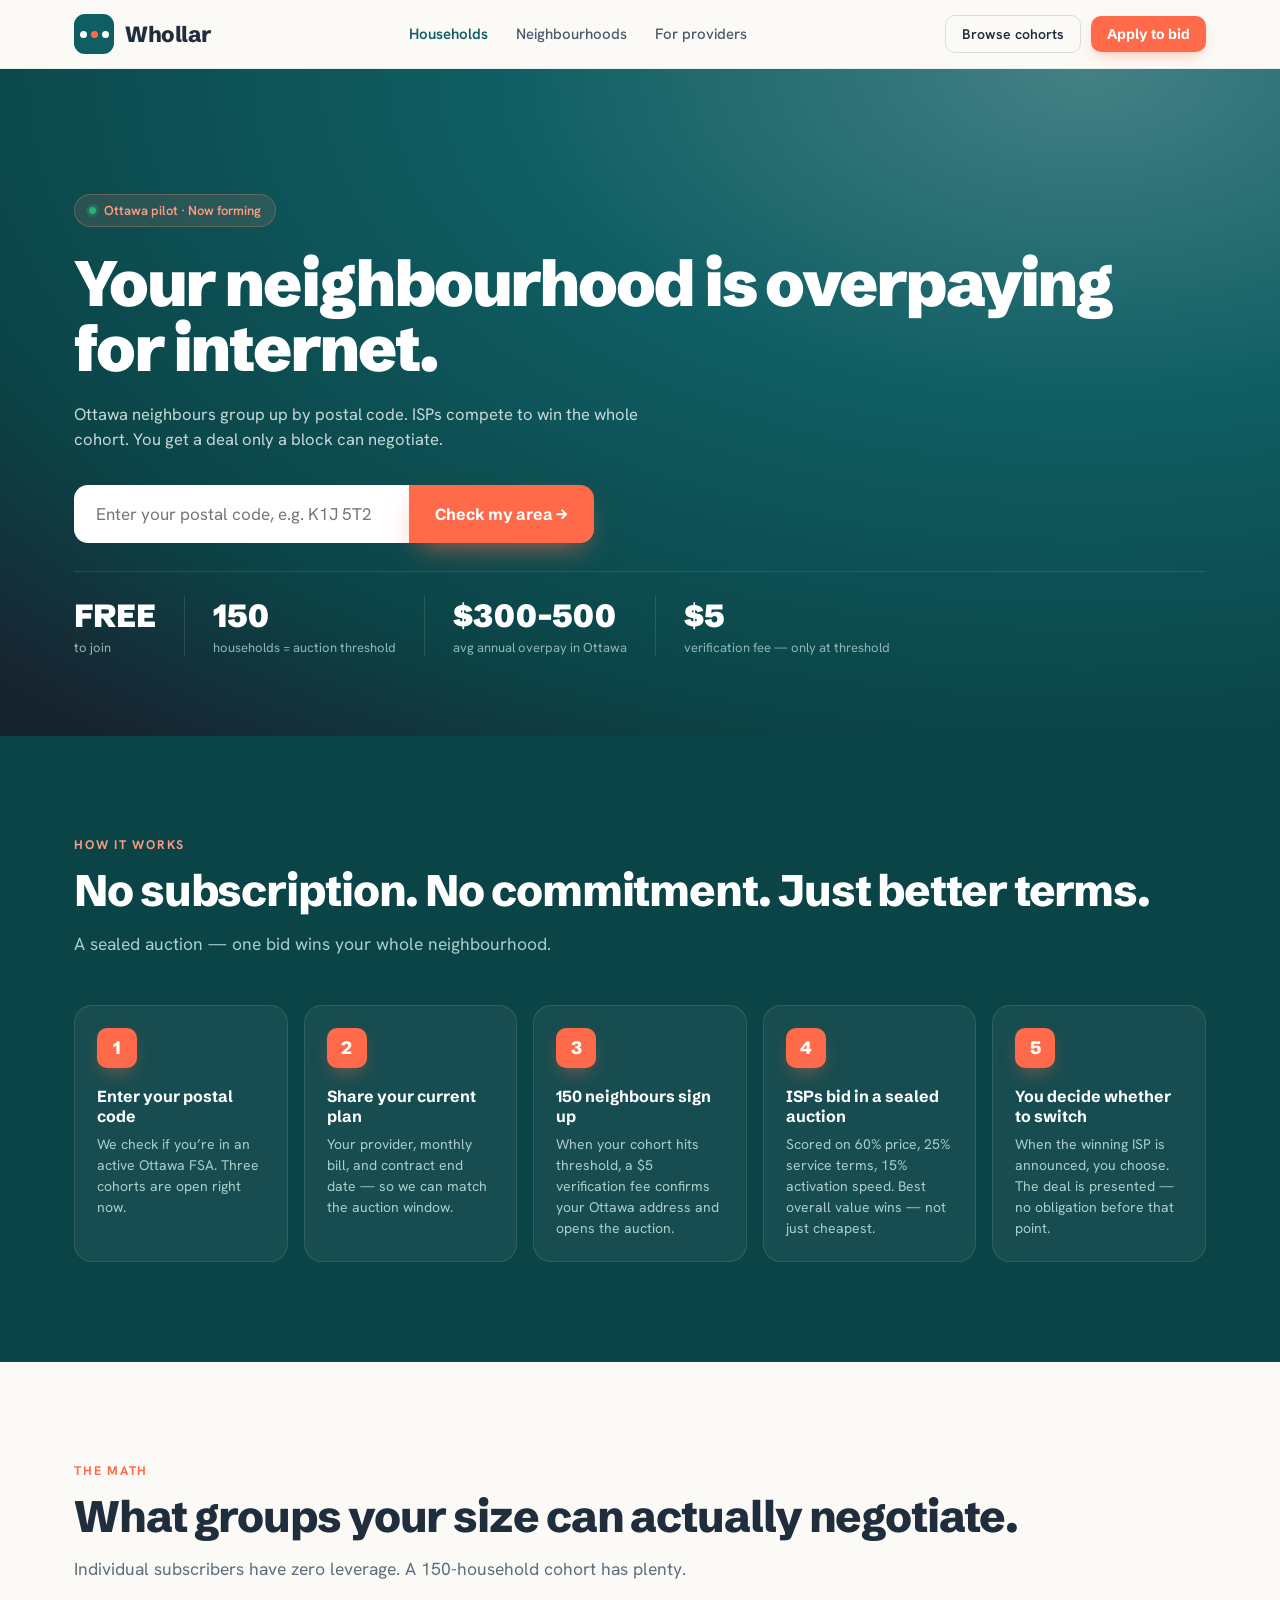
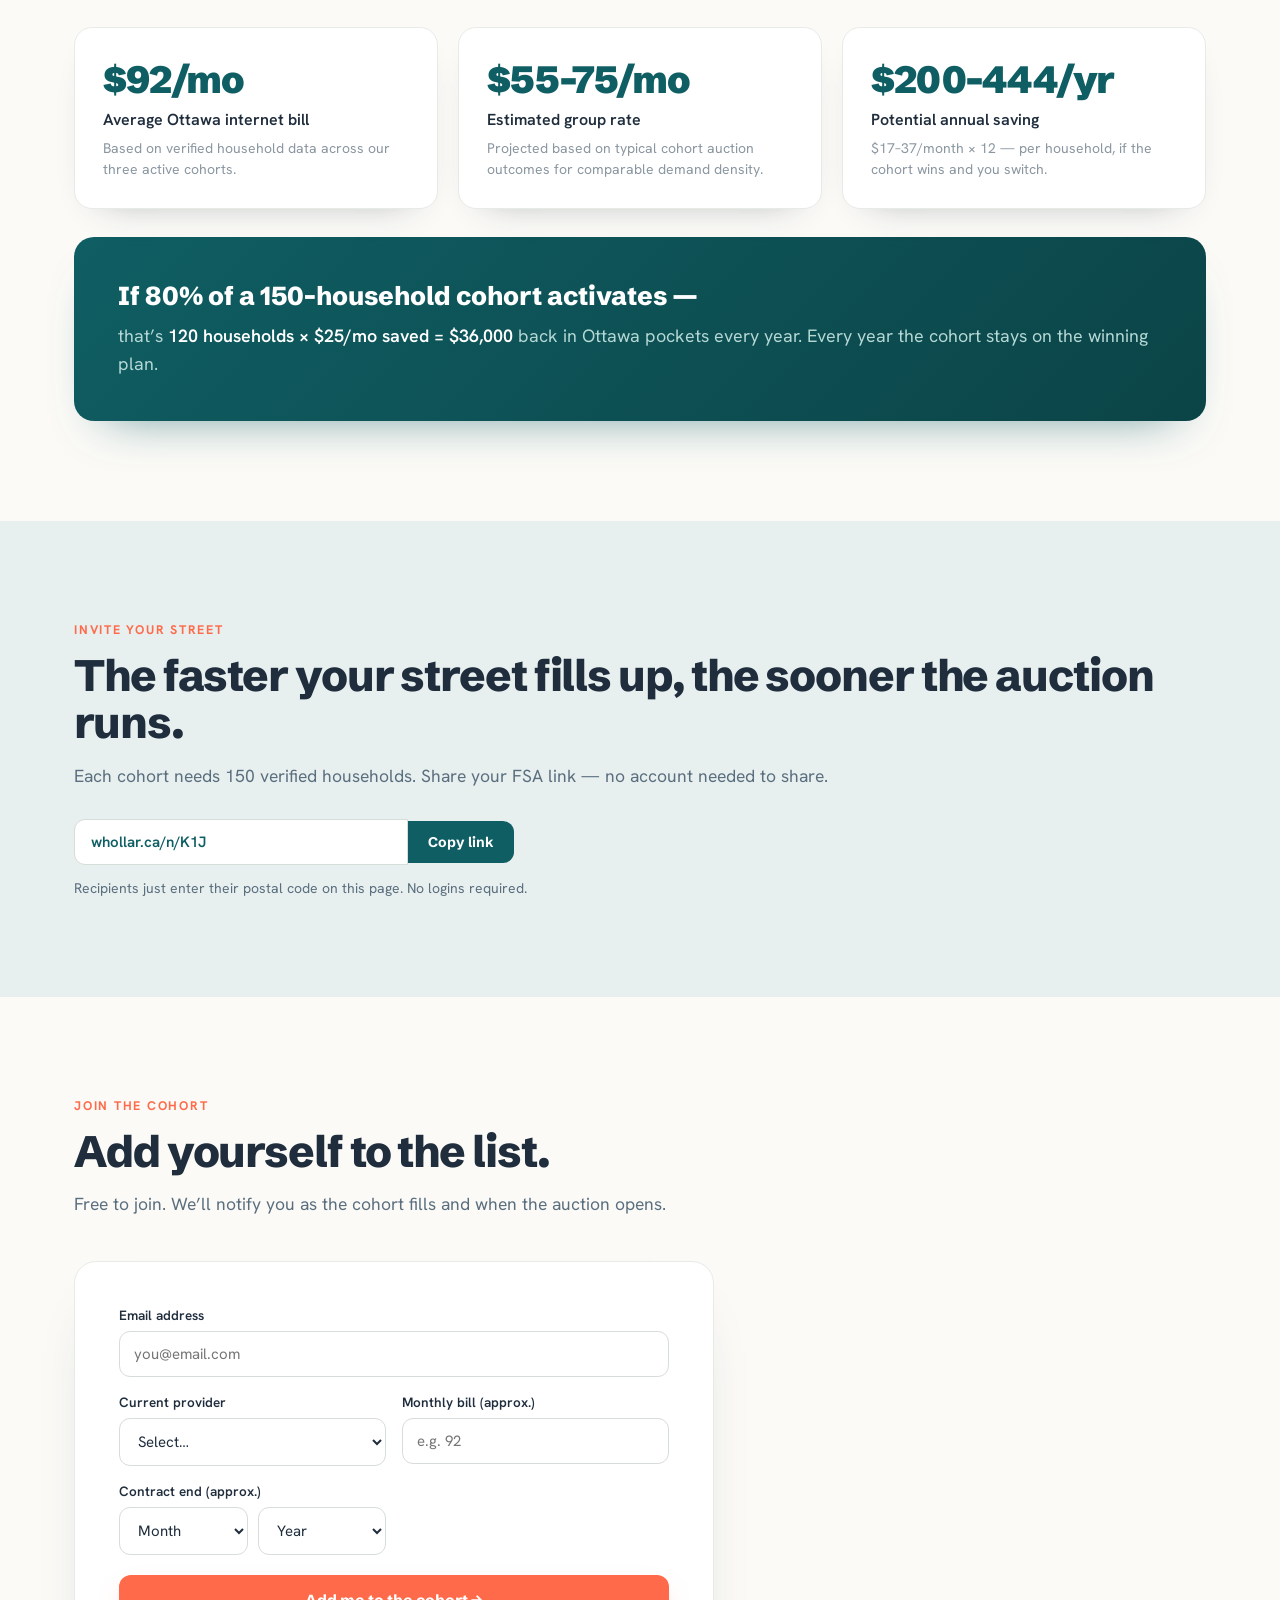
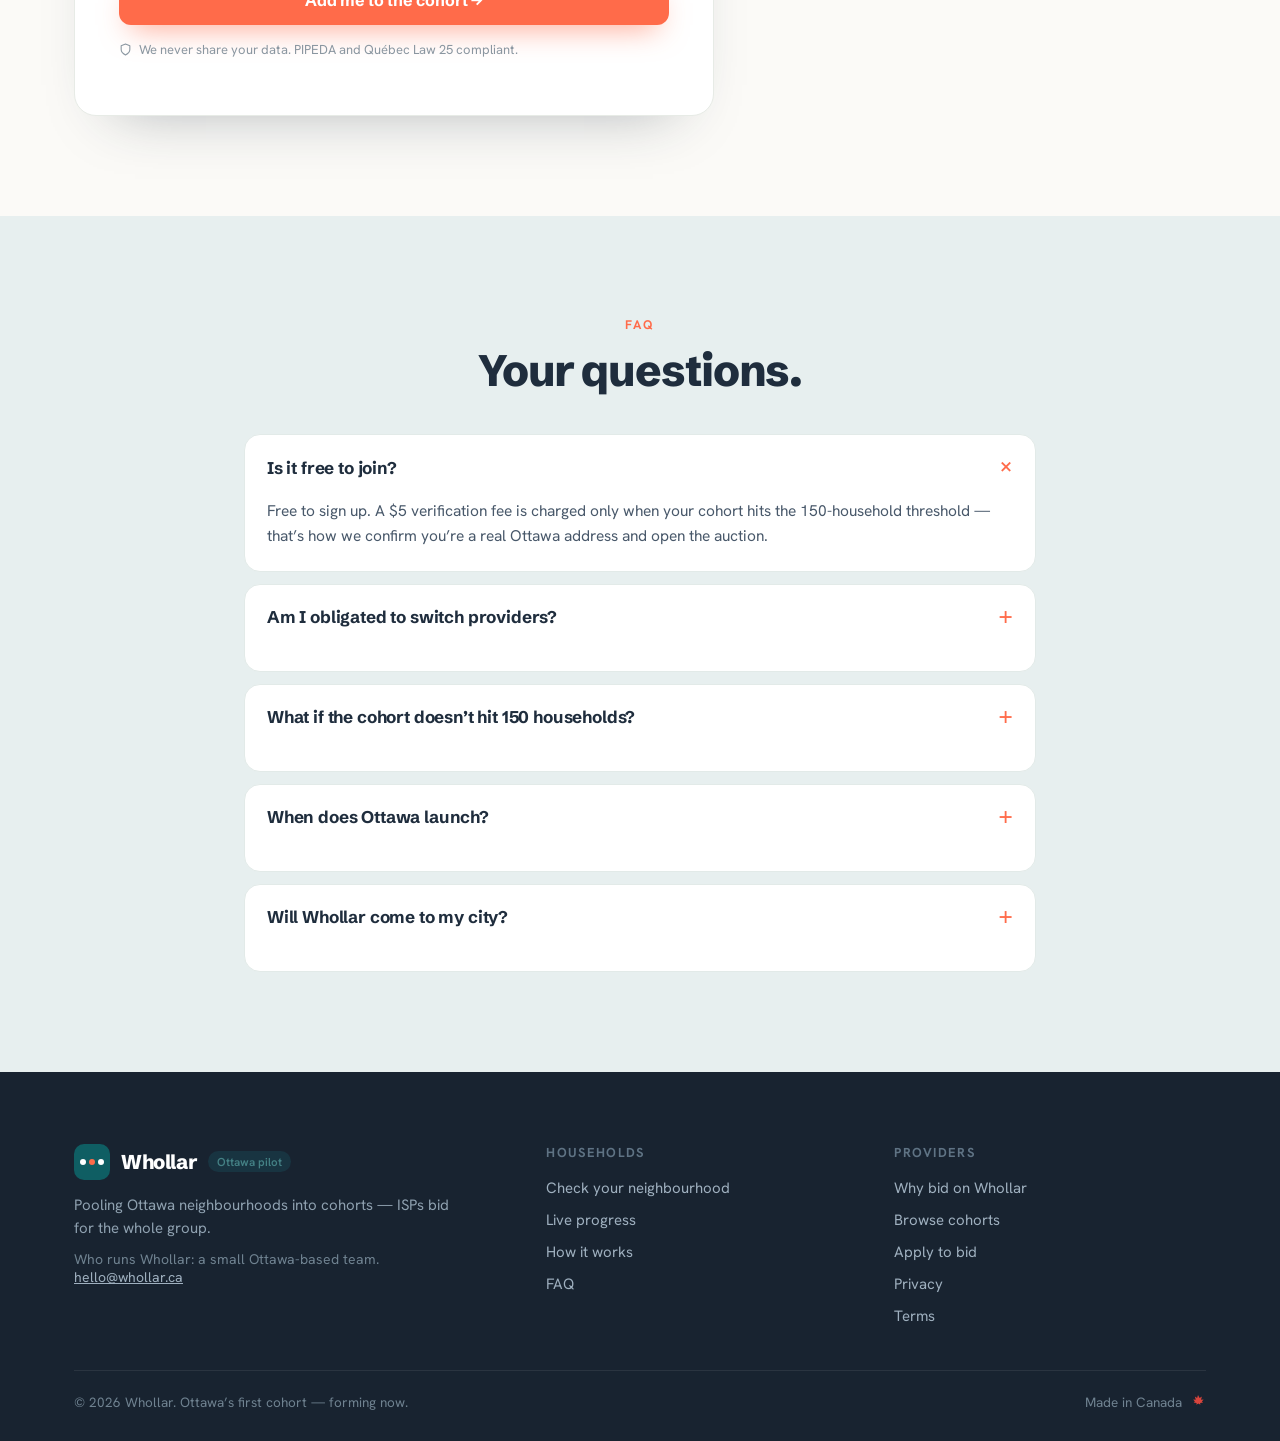
==== commit d6a2dfe5: "Comprehensive site restructure for Ottawa pilot launch - Rewrote index.html as household-facing Otta" ====
--- a/index.html
+++ b/index.html
@@ -3,729 +3,557 @@
 <head>
   <meta charset="utf-8">
   <meta name="viewport" content="width=device-width, initial-scale=1">
-  <title>Whollar — Win a whole cohort in a single bid</title>
+  <title>Join the cohort — Whollar</title>
+  <meta name="description" content="Ottawa neighbours are grouping up by postal code. ISPs bid to win the whole block. Check if your neighbourhood has an active cohort.">
   <link rel="preconnect" href="https://fonts.googleapis.com">
   <link rel="preconnect" href="https://fonts.gstatic.com" crossorigin>
   <link href="https://fonts.googleapis.com/css2?family=Schibsted+Grotesk:wght@500;600;700;800;900&family=Hanken+Grotesk:wght@400;500;600;700&display=swap" rel="stylesheet">
   <style>
     *, *::before, *::after { box-sizing: border-box; }
-    html { scroll-behavior: smooth; height: 100%; }
+    html { scroll-behavior: smooth; }
     body { margin: 0; font-family: 'Hanken Grotesk', system-ui, sans-serif; color: #1f2d3d; background: #fbfaf7; -webkit-font-smoothing: antialiased; overflow-x: hidden; }
     ::selection { background: #ff6b4a; color: #fff; }
 
-    /* ── HEADER ──────────────────────────────────────── */
-    .site-header {
-      position: fixed; top: 0; left: 0; right: 0; z-index: 80;
-      padding: 0 clamp(20px,4vw,44px);
-      height: 64px; display: flex; align-items: center; justify-content: space-between;
-      background: rgba(251,250,247,0.94);
-      backdrop-filter: saturate(140%) blur(12px);
-      -webkit-backdrop-filter: saturate(140%) blur(12px);
-      border-bottom: 1px solid rgba(31,45,61,0.06);
-    }
-    .brand { display: flex; align-items: center; gap: 10px; text-decoration: none; }
-    .brand-mark {
-      width: 38px; height: 38px; border-radius: 10px; background: #0f5e63;
-      display: flex; align-items: center; justify-content: center; gap: 4px;
-    }
-    .dot { width: 6.5px; height: 6.5px; border-radius: 50%; }
+    .wrap { max-width: 1180px; margin: 0 auto; padding-left: 24px; padding-right: 24px; }
+    .sec > .wrap { padding-block: clamp(60px,8.5vw,100px); }
+    .sec--cream { background: #fbfaf7; }
+    .sec--mist  { background: #e7efef; }
+    .sec--teal  { background: #0b4447; color: #daecea; }
+    .sec--navy  { background: #182330; color: #9fb0bf; }
+
+    .kicker { text-transform: uppercase; letter-spacing: 0.14em; font-size: 12.5px; font-weight: 700; margin: 0; }
+    .kicker--coral { color: #ff6b4a; }
+    .kicker--soft  { color: #ff9a84; }
+    .h2 { font-family: 'Schibsted Grotesk', sans-serif; font-weight: 800; letter-spacing: -0.025em; line-height: 1.06; font-size: clamp(28px,3.6vw,44px); margin: 14px 0 0; }
+    .h2--navy  { color: #1f2d3d; }
+    .h2--white { color: #fff; }
+    .sec-sub { font-size: 17.5px; line-height: 1.55; margin: 16px 0 0; }
+    .sec-sub--dim   { color: #a9cecb; }
+    .sec-sub--muted { color: #5a6e7e; }
+
+    /* ── Header ─ */
+    .site-header { position: sticky; top: 0; z-index: 50; backdrop-filter: saturate(140%) blur(12px); -webkit-backdrop-filter: saturate(140%) blur(12px); background: rgba(251,250,247,0.88); border-bottom: 1px solid rgba(31,45,61,0.07); }
+    .header-inner { padding: 14px 24px; max-width: 1180px; margin: 0 auto; display: flex; align-items: center; justify-content: space-between; gap: 16px; }
+    .brand { display: flex; align-items: center; gap: 11px; text-decoration: none; color: inherit; }
+    .brand-mark { width: 40px; height: 40px; border-radius: 11px; background: #0f5e63; display: flex; align-items: center; justify-content: center; gap: 4px; }
+    .dot { width: 7px; height: 7px; border-radius: 50%; display: block; }
     .dot--w { background: #fff; }
     .dot--c { background: #ff6b4a; }
-    .brand-label { display: flex; align-items: center; gap: 8px; }
-    .brand-word { font-family: 'Schibsted Grotesk',sans-serif; font-weight: 800; font-size: 20px; letter-spacing: -0.02em; color: #1f2d3d; }
-    .brand-sub { font-size: 11.5px; font-weight: 600; color: #0f5e63; background: #e3f0ee; padding: 3px 9px; border-radius: 999px; }
-    .header-nav { display: flex; align-items: center; gap: 10px; }
-    .btn-login {
-      font-family: 'Hanken Grotesk',sans-serif; font-weight: 600; font-size: 14.5px;
-      padding: 9px 20px; border-radius: 10px; border: 1.5px solid #d0d7d5;
-      background: transparent; color: #1f2d3d; cursor: pointer; text-decoration: none;
-      transition: border-color .15s, color .15s; display: inline-block;
-    }
-    .btn-login:hover { border-color: #0f5e63; color: #0f5e63; }
-    .btn-signup {
-      font-family: 'Schibsted Grotesk',sans-serif; font-weight: 700; font-size: 14.5px;
-      padding: 9px 22px; border-radius: 10px; border: none;
-      background: #ff6b4a; color: #fff; cursor: pointer; text-decoration: none; display: inline-block;
-      box-shadow: 0 8px 20px -8px rgba(255,107,74,0.6);
-      transition: background .16s;
-    }
-    .btn-signup:hover { background: #ef5530; }
-
-    /* ── HERO SPLIT ──────────────────────────────────── */
-    .hero {
-      min-height: 100vh; display: flex;
-      padding-top: 64px;
-    }
-    .hero-left {
-      flex: 0 0 54%;
-      display: flex; flex-direction: column; justify-content: center;
-      padding: clamp(40px,6vw,80px) clamp(28px,5vw,72px) clamp(40px,6vw,64px);
-    }
-    .hero-h1 {
-      font-family: 'Schibsted Grotesk',sans-serif; font-weight: 900;
-      font-size: clamp(36px,4.6vw,62px); letter-spacing: -0.03em; line-height: 1.02;
-      color: #1f2d3d; margin: 0 0 18px;
-    }
-    .hero-h1 em { font-style: normal; color: #ff6b4a; }
-    .hero-sub {
-      font-size: clamp(16px,1.4vw,18px); line-height: 1.6; color: #48586a;
-      margin: 0 0 28px; max-width: 36em;
-    }
-
-    /* stats */
-    .hero-stats {
-      display: flex; align-items: stretch; gap: 0;
-      border: 1px solid #e2eae6; border-radius: 14px;
-      overflow: hidden; width: fit-content; margin-bottom: 32px;
-    }
-    .hero-stat {
-      padding: 14px 22px; display: flex; flex-direction: column; gap: 3px;
-      border-right: 1px solid #e2eae6;
-    }
-    .hero-stat:last-child { border-right: none; }
-    .hs-icon { display: flex; align-items: center; margin-bottom: 6px; }
-    .hs-value { font-family: 'Schibsted Grotesk',sans-serif; font-weight: 800; font-size: 19px; letter-spacing: -0.01em; color: #1f2d3d; }
-    .hs-label { font-size: 12px; font-weight: 500; color: #8a96a0; white-space: nowrap; }
-
-    /* ── TAB FEATURES ─────── */
-    .feature-tabs { margin-bottom: 36px; }
-    .tab-list {
-      display: flex; gap: 0;
-      border-bottom: 2px solid #e7ebe6;
-      overflow-x: auto; -webkit-overflow-scrolling: touch;
-    }
-    .tab-list::-webkit-scrollbar { display: none; }
-    .tab-btn {
-      flex-shrink: 0; background: none; border: none; cursor: pointer;
-      font-family: 'Hanken Grotesk',sans-serif; font-weight: 600; font-size: 14px;
-      color: #8a96a0; padding: 10px 20px 12px;
-      border-bottom: 2.5px solid transparent; margin-bottom: -2px;
-      transition: color .15s, border-color .15s;
-      display: flex; align-items: center; gap: 8px;
-    }
-    .tab-btn.is-active { color: #0f5e63; border-bottom-color: #0f5e63; }
-    .tab-btn:hover:not(.is-active) { color: #1f2d3d; }
-    .tab-panel { display: none; padding: 24px 0 4px; }
-    .tab-panel.is-active { display: flex; align-items: flex-start; gap: 18px; }
-    .tab-icon-wrap {
-      flex-shrink: 0; width: 52px; height: 52px; border-radius: 14px;
-      background: #e3f0ee; display: flex; align-items: center; justify-content: center;
-    }
-    .tab-title {
-      font-family: 'Schibsted Grotesk',sans-serif; font-weight: 800;
-      font-size: 18px; letter-spacing: -0.01em; color: #1f2d3d; margin: 0 0 7px;
-    }
-    .tab-desc { font-size: 15px; line-height: 1.6; color: #48586a; margin: 0; }
-
-    /* CTA */
-    .hero-cta { display: flex; align-items: center; gap: 14px; flex-wrap: wrap; }
-    .btn-primary {
-      display: inline-flex; align-items: center; gap: 8px;
-      font-family: 'Schibsted Grotesk',sans-serif; font-weight: 700; font-size: 16px;
-      padding: 15px 28px; border-radius: 13px; border: none;
-      background: #ff6b4a; color: #fff; text-decoration: none;
-      box-shadow: 0 12px 26px -10px rgba(255,107,74,0.65);
-      transition: background .16s;
-    }
-    .btn-primary:hover { background: #ef5530; }
-    .btn-secondary {
-      display: inline-flex; align-items: center; gap: 8px;
-      font-family: 'Hanken Grotesk',sans-serif; font-weight: 600; font-size: 15.5px;
-      padding: 15px 22px; border-radius: 13px; border: 1.5px solid #d0d7d5;
-      background: #fff; color: #1f2d3d; text-decoration: none;
-      transition: border-color .16s;
-    }
-    .btn-secondary:hover { border-color: #0f5e63; }
-
-    /* RIGHT video panel */
-    .hero-right { flex: 0 0 46%; position: relative; overflow: hidden; }
-    .hero-right video {
-      position: absolute; inset: 0; width: 100%; height: 100%;
-      object-fit: cover; object-position: center center;
-    }
-    .hero-right-overlay {
-      position: absolute; inset: 0;
-      background: linear-gradient(to right, rgba(251,250,247,0.32) 0%, transparent 22%),
-                  linear-gradient(to top, rgba(10,30,38,0.62) 0%, transparent 65%),
-                  rgba(10,30,38,0.28);
-    }
-    /* floating live cohort card */
-    .cohort-float {
-      position: absolute; bottom: clamp(24px,4vw,40px); left: clamp(18px,3vw,30px);
-      background: rgba(255,255,255,0.96); backdrop-filter: blur(10px); -webkit-backdrop-filter: blur(10px);
-      border-radius: 16px; padding: 16px 20px; box-shadow: 0 20px 44px -18px rgba(31,45,61,0.5);
-      max-width: 280px; width: calc(100% - 36px);
-    }
-    .cf-tag { font-size: 11.5px; font-weight: 700; text-transform: uppercase; letter-spacing: 0.1em; color: #ff6b4a; margin: 0 0 5px; }
-    .cf-name { font-family: 'Schibsted Grotesk',sans-serif; font-weight: 800; font-size: 16px; letter-spacing: -0.01em; color: #1f2d3d; margin: 0 0 10px; }
-    .cf-pills { display: flex; gap: 7px; flex-wrap: wrap; }
-    .cf-pill { font-size: 12px; font-weight: 600; padding: 4px 10px; border-radius: 999px; }
-    .cf-pill--teal { background: #e3f0ee; color: #0f5e63; }
-    .cf-pill--warn { background: rgba(255,107,74,0.1); color: #c84a30; }
-    .cf-divider { border: none; border-top: 1px solid #f0f3f1; margin: 11px 0; }
-    .cf-progress-label { font-size: 11.5px; color: #8a96a0; margin: 0 0 6px; display: flex; justify-content: space-between; }
-    .cf-bar { height: 5px; background: #e7ebe6; border-radius: 999px; overflow: hidden; }
-    .cf-bar-fill { height: 100%; background: #28b070; border-radius: 999px; width: 72%; }
-
-    /* ── SECTIONS BELOW ─────────────────────────── */
-    .wrap { max-width: 1180px; margin: 0 auto; padding-left: 24px; padding-right: 24px; }
-    .wrap--narrow { max-width: 860px; }
-    .sec > .wrap { padding-block: clamp(60px,8vw,100px); }
-    .sec--cream { background: #fbfaf7; }
-    .sec--deep  { background: #0b4448; color: #dfeeec; }
-    .sec--mist  { background: #e7efef; }
-
-    .kicker { font-size: 12.5px; font-weight: 700; text-transform: uppercase; letter-spacing: 0.14em; margin: 0; }
-    .kicker--coral { color: #ff6b4a; }
-    .kicker--soft  { color: #ff9a84; }
-    .kicker--teal  { color: #448185; }
-    .h2 { font-family: 'Schibsted Grotesk',sans-serif; font-weight: 800; letter-spacing: -0.025em; line-height: 1.05; font-size: clamp(28px,3.6vw,44px); margin: 14px 0 0; }
-    .h2--navy  { color: #1f2d3d; }
-    .h2--white { color: #fff; }
-    .sec-head { max-width: 46rem; }
-    .sec-sub  { font-size: 17.5px; line-height: 1.56; margin: 14px 0 0; color: #a9cecb; }
-
-    /* PROBLEM */
-    .grid-2 { display: grid; grid-template-columns: repeat(2,1fr); gap: 18px; margin-top: 44px; }
-    .prob-card { background: #fff; border: 1px solid #eaeee8; border-radius: 18px; padding: 28px; box-shadow: 0 14px 36px -28px rgba(31,45,61,0.5); }
-    .prob-icon { width: 40px; height: 40px; border-radius: 11px; background: rgba(255,107,74,0.08); display: flex; align-items: center; justify-content: center; margin-bottom: 16px; }
-    .prob-title { font-family: 'Schibsted Grotesk',sans-serif; font-weight: 700; font-size: 18px; letter-spacing: -0.01em; color: #1f2d3d; margin: 0 0 8px; }
-    .prob-body { font-size: 15px; line-height: 1.55; color: #5a6e7e; margin: 0; }
-
-    /* HOW */
-    .grid-5 { display: grid; grid-template-columns: repeat(5,1fr); gap: 16px; margin-top: 46px; }
-    .step-card { background: rgba(255,255,255,0.05); border: 1px solid rgba(255,255,255,0.1); border-radius: 18px; padding: 24px; }
-    .step-num { width: 40px; height: 40px; border-radius: 11px; background: #ff6b4a; color: #fff; font-family: 'Schibsted Grotesk',sans-serif; font-weight: 800; font-size: 18px; display: flex; align-items: center; justify-content: center; box-shadow: 0 10px 22px -10px rgba(255,107,74,0.7); }
-    .step-title { font-family: 'Schibsted Grotesk',sans-serif; font-weight: 700; font-size: 16.5px; line-height: 1.2; color: #fff; margin: 16px 0 7px; }
+    .brand-word { font-family: 'Schibsted Grotesk',sans-serif; font-weight: 800; font-size: 22px; letter-spacing: -0.02em; color: #1f2d3d; }
+    .main-nav { display: flex; align-items: center; gap: 28px; }
+    .main-nav a { text-decoration: none; color: #48586a; font-weight: 500; font-size: 15px; transition: color .15s; }
+    .main-nav a:hover { color: #1f2d3d; }
+    .main-nav a.active { color: #0f5e63; font-weight: 600; }
+    .header-actions { display: flex; align-items: center; gap: 10px; }
+    .btn-outline { font-family: 'Hanken Grotesk',sans-serif; font-weight: 600; font-size: 14px; color: #1f2d3d; background: transparent; border: 1px solid #d7ddd9; border-radius: 10px; padding: 9px 16px; text-decoration: none; transition: border-color .15s; }
+    .btn-outline:hover { border-color: #0f5e63; color: #0f5e63; }
+    .btn-cta { font-family: 'Schibsted Grotesk',sans-serif; font-weight: 700; font-size: 14px; color: #fff; background: #ff6b4a; border-radius: 10px; padding: 9px 16px; text-decoration: none; box-shadow: 0 6px 16px -6px rgba(255,107,74,0.55); transition: background .18s; }
+    .btn-cta:hover { background: #d65a3e; }
+
+    /* ── Hero ─ */
+    .hero { background: radial-gradient(120% 130% at 85% 0%, #448185 0%, #0f5e63 38%, #0b4447 78%, #182330 100%); color: #eef6f5; padding: clamp(64px,9vw,112px) 0 clamp(48px,7vw,80px); }
+    .eyebrow-pill { display: inline-flex; align-items: center; gap: 8px; font-size: 13px; font-weight: 600; color: #ff9a84; background: rgba(255,142,116,0.12); border: 1px solid rgba(255,142,116,0.28); padding: 7px 14px; border-radius: 999px; margin-bottom: 24px; }
+    .pulse { width: 7px; height: 7px; border-radius: 50%; background: #28b070; box-shadow: 0 0 0 3px rgba(40,176,112,0.25); animation: pulse 2.4s ease-out infinite; flex-shrink: 0; }
+    @keyframes pulse { 0%{box-shadow:0 0 0 0 rgba(40,176,112,0.4)} 70%{box-shadow:0 0 0 6px rgba(40,176,112,0)} 100%{box-shadow:0 0 0 0 rgba(40,176,112,0)} }
+    .hero-title { font-family: 'Schibsted Grotesk', sans-serif; font-weight: 900; letter-spacing: -0.03em; line-height: 1.02; font-size: clamp(38px,5.4vw,64px); color: #fff; margin: 0 0 20px; max-width: 18em; }
+    .hero-sub { font-size: clamp(16px,1.3vw,19px); line-height: 1.55; color: #c7d8d7; max-width: 34em; margin: 0 0 32px; }
+
+    .postal-form { display: flex; gap: 0; max-width: 520px; }
+    .postal-input { flex: 1; font-family: 'Hanken Grotesk',sans-serif; font-size: 17px; color: #1f2d3d; padding: 16px 20px; border: 2px solid transparent; border-radius: 14px 0 0 14px; outline: none; background: #fff; transition: border-color .15s; min-width: 0; }
+    .postal-input:focus { border-color: #ff6b4a; }
+    .postal-btn { font-family: 'Schibsted Grotesk',sans-serif; font-weight: 700; font-size: 16px; color: #fff; background: #ff6b4a; border: none; border-radius: 0 14px 14px 0; padding: 16px 26px; cursor: pointer; white-space: nowrap; box-shadow: 0 12px 28px -10px rgba(255,107,74,0.7); transition: background .18s; }
+    .postal-btn:hover { background: #d65a3e; }
+
+    #postal-result { margin-top: 20px; display: none; }
+    .result-card { background: rgba(255,255,255,0.07); border: 1px solid rgba(255,255,255,0.14); border-radius: 18px; padding: 22px 24px; max-width: 520px; backdrop-filter: blur(2px); }
+    .result-cohort-id { font-size: 11px; font-weight: 700; text-transform: uppercase; letter-spacing: 0.1em; color: #ff9a84; margin: 0 0 4px; }
+    .result-name { font-family: 'Schibsted Grotesk',sans-serif; font-weight: 800; font-size: 20px; color: #fff; margin: 0 0 14px; }
+    .result-progress-label { display: flex; justify-content: space-between; font-size: 12.5px; color: rgba(255,255,255,0.55); margin-bottom: 6px; }
+    .result-progress-track { height: 7px; background: rgba(255,255,255,0.12); border-radius: 999px; overflow: hidden; margin-bottom: 16px; }
+    .result-progress-fill { height: 100%; border-radius: 999px; background: linear-gradient(90deg, #ff6b4a, #ff9a84); }
+    .result-status { font-size: 13.5px; color: #a9d8d5; margin: 0 0 18px; }
+    .result-cta { display: inline-block; font-family: 'Schibsted Grotesk',sans-serif; font-weight: 700; font-size: 15px; color: #fff; background: #ff6b4a; border-radius: 10px; padding: 12px 22px; text-decoration: none; box-shadow: 0 8px 20px -8px rgba(255,107,74,0.6); transition: background .18s; border: none; cursor: pointer; }
+    .result-cta:hover { background: #d65a3e; }
+    .result-waitlist-title { font-family: 'Schibsted Grotesk',sans-serif; font-weight: 700; font-size: 17px; color: #fff; margin: 0 0 8px; }
+    .result-waitlist-sub { font-size: 14px; color: rgba(255,255,255,0.55); margin: 0 0 16px; line-height: 1.5; }
+    .waitlist-email-row { display: flex; gap: 0; }
+    .waitlist-email-input { flex: 1; font-family: inherit; font-size: 15px; color: #1f2d3d; padding: 12px 16px; border: none; border-radius: 10px 0 0 10px; outline: none; min-width: 0; }
+    .waitlist-email-btn { font-family: 'Schibsted Grotesk',sans-serif; font-weight: 700; font-size: 14px; color: #fff; background: #ff6b4a; border: none; border-radius: 0 10px 10px 0; padding: 12px 18px; cursor: pointer; transition: background .18s; white-space: nowrap; }
+    .waitlist-email-btn:hover { background: #d65a3e; }
+
+    .hero-stats { display: flex; flex-wrap: wrap; gap: 8px 0; margin-top: 28px; border-top: 1px solid rgba(255,255,255,0.1); padding-top: 24px; }
+    .hero-stat { padding: 0 28px 0 0; margin: 0 28px 0 0; border-right: 1px solid rgba(255,255,255,0.12); }
+    .hero-stat:last-child { border-right: none; padding-right: 0; margin-right: 0; }
+    .hs-value { font-family: 'Schibsted Grotesk',sans-serif; font-weight: 900; font-size: clamp(22px,2.8vw,32px); color: #fff; margin: 0; }
+    .hs-label { font-size: 13px; color: #8fb8b5; margin: 4px 0 0; }
+
+    /* ── Steps ─ */
+    .steps-grid { display: grid; grid-template-columns: repeat(5,1fr); gap: 16px; margin-top: 48px; }
+    .step-card { background: rgba(255,255,255,0.05); border: 1px solid rgba(255,255,255,0.1); border-radius: 18px; padding: 22px; }
+    .step-num { width: 40px; height: 40px; border-radius: 10px; background: #ff6b4a; color: #fff; font-family: 'Schibsted Grotesk',sans-serif; font-weight: 800; font-size: 18px; display: flex; align-items: center; justify-content: center; box-shadow: 0 8px 20px -8px rgba(255,107,74,0.7); margin-bottom: 18px; }
+    .step-title { font-family: 'Schibsted Grotesk',sans-serif; font-weight: 700; font-size: 16px; line-height: 1.25; color: #fff; margin: 0 0 8px; }
     .step-body { font-size: 14px; line-height: 1.5; color: #a9cecb; margin: 0; }
 
-    /* ECONOMICS */
-    .grid-4 { display: grid; grid-template-columns: repeat(4,1fr); gap: 18px; margin-top: 44px; }
-    .econ-card { background: #fff; border: 1px solid #eaeee8; border-radius: 18px; padding: 26px; box-shadow: 0 14px 36px -28px rgba(31,45,61,0.5); }
-    .econ-icon { width: 42px; height: 42px; border-radius: 11px; background: #e3f0ee; display: flex; align-items: center; justify-content: center; margin-bottom: 14px; }
-    .econ-title { font-family: 'Schibsted Grotesk',sans-serif; font-weight: 700; font-size: 17px; color: #1f2d3d; margin: 0 0 7px; }
-    .econ-body { font-size: 14.5px; line-height: 1.55; color: #5a6e7e; margin: 0; }
-
-    /* TABLE */
-    .table-wrap { margin-top: 44px; overflow-x: auto; border: 1px solid #e7ebe6; border-radius: 20px; background: #fff; box-shadow: 0 22px 50px -38px rgba(31,45,61,0.55); }
-    .cmp { border-collapse: collapse; width: 100%; min-width: 680px; font-size: 15px; }
-    .cmp th, .cmp td { padding: 18px 14px; border-bottom: 1px solid #f1f3f0; }
-    .cmp thead th { border-bottom-color: #e7ebe6; }
-    .cmp th:first-child, .cmp td:first-child { text-align: left; padding-left: 22px; }
-    .cmp-whl-head span { display: inline-flex; align-items: center; gap: 8px; background: #0f5e63; color: #fff; font-family: 'Schibsted Grotesk',sans-serif; font-weight: 800; font-size: 15px; padding: 9px 16px; border-radius: 11px; }
-    .cmp-cell--whl { background: rgba(15,94,99,0.05); text-align: center; }
-    .cmp-cell--other { text-align: center; }
-    .label-cell { font-weight: 600; color: #1f2d3d; }
-    .ico-partial { font-size: 13px; color: #8a96a0; font-weight: 600; }
-    .ico-txt { font-size: 14px; font-weight: 500; color: #48586a; }
-    .ico-txt--strong { font-weight: 700; color: #1f2d3d; }
-
-    /* WHO BIDS */
-    .chips { display: flex; flex-wrap: wrap; gap: 13px; margin-top: 34px; }
-    .chip { display: inline-flex; align-items: center; gap: 9px; background: #fff; border: 1px solid #d9e6e3; color: #1f2d3d; font-weight: 600; font-size: 15.5px; padding: 13px 21px; border-radius: 13px; box-shadow: 0 10px 26px -22px rgba(31,45,61,0.6); }
-    .who-foot { font-size: 17.5px; line-height: 1.55; color: #48586a; margin: 28px 0 0; max-width: 40rem; }
-
-    /* FAIR */
-    .fair-grid { display: grid; grid-template-columns: repeat(2,1fr); gap: 18px; margin-top: 44px; }
-    .fair-card { background: rgba(255,255,255,0.06); border: 1px solid rgba(255,255,255,0.12); border-radius: 18px; padding: 28px; display: flex; gap: 18px; }
-    .fair-ico { width: 42px; height: 42px; flex-shrink: 0; border-radius: 12px; background: rgba(255,142,116,0.18); display: flex; align-items: center; justify-content: center; }
-    .fair-title { font-family: 'Schibsted Grotesk',sans-serif; font-weight: 700; font-size: 18px; color: #fff; margin: 2px 0 7px; }
-    .fair-body { font-size: 15px; line-height: 1.55; color: #bcdedb; margin: 0; }
-
-    /* MODEL */
-    .model-panel { margin-top: 36px; background: linear-gradient(135deg,#0f5e63,#0b4448); color: #eaf5f3; border-radius: 22px; padding: clamp(32px,5vw,52px); box-shadow: 0 30px 60px -40px rgba(15,94,99,0.8); display: grid; grid-template-columns: auto 1px 1fr; gap: clamp(24px,4vw,44px); align-items: center; }
-    .model-stat { text-align: center; }
-    .model-num { font-family: 'Schibsted Grotesk',sans-serif; font-weight: 900; font-size: clamp(32px,4vw,50px); color: #fff; letter-spacing: -0.03em; margin: 0; }
-    .model-cap { font-size: 13px; color: #9fcecb; margin: 4px 0 0; }
-    .model-pills { display: flex; gap: 24px; }
-    .model-div { background: rgba(255,255,255,0.16); }
-    .model-copy { font-size: clamp(17px,1.7vw,21px); line-height: 1.5; margin: 0; }
-    .model-em { color: #ff9a84; font-weight: 600; }
-
-    /* FAQ */
+    /* ── Math ─ */
+    .math-grid { display: grid; grid-template-columns: repeat(3,1fr); gap: 20px; margin-top: 44px; }
+    .math-card { background: #fff; border: 1px solid #e7ebe6; border-radius: 18px; padding: 28px; box-shadow: 0 16px 36px -28px rgba(31,45,61,0.45); }
+    .math-value { font-family: 'Schibsted Grotesk',sans-serif; font-weight: 900; font-size: clamp(28px,3vw,38px); color: #0f5e63; letter-spacing: -0.02em; margin: 0 0 6px; }
+    .math-label { font-size: 16px; font-weight: 600; color: #1f2d3d; margin: 0 0 8px; }
+    .math-sub { font-size: 14px; color: #8a96a0; margin: 0; line-height: 1.5; }
+    .math-panel { margin-top: 28px; background: linear-gradient(135deg, #0f5e63, #0b4447); color: #eaf5f3; border-radius: 20px; padding: clamp(28px,4vw,44px); box-shadow: 0 24px 50px -32px rgba(15,94,99,0.7); }
+    .math-panel-title { font-family: 'Schibsted Grotesk',sans-serif; font-weight: 800; font-size: clamp(20px,2.4vw,26px); color: #fff; margin: 0 0 10px; line-height: 1.2; }
+    .math-panel-body { font-size: clamp(16px,1.4vw,19px); line-height: 1.55; margin: 0; color: #b5d8d5; }
+    .math-panel-em { color: #fff; font-weight: 600; }
+
+    /* ── Invite ─ */
+    .invite-share { display: flex; align-items: center; gap: 0; max-width: 440px; margin-top: 30px; }
+    .invite-link-box { flex: 1; font-size: 15px; font-weight: 600; color: #0f5e63; background: #fff; border: 1px solid #d7ddd9; border-radius: 11px 0 0 11px; padding: 12px 16px; white-space: nowrap; overflow: hidden; text-overflow: ellipsis; }
+    .invite-copy-btn { font-family: 'Schibsted Grotesk',sans-serif; font-weight: 700; font-size: 14px; color: #fff; background: #0f5e63; border: none; border-radius: 0 11px 11px 0; padding: 12px 20px; cursor: pointer; white-space: nowrap; transition: background .18s; }
+    .invite-copy-btn:hover { background: #0b4447; }
+
+    /* ── Signup ─ */
+    .signup-card { max-width: 640px; background: #fff; border: 1px solid #e7ebe6; border-radius: 22px; padding: clamp(28px,4vw,44px); box-shadow: 0 30px 60px -40px rgba(31,45,61,0.4); margin-top: 44px; }
+    .signup-form { display: grid; grid-template-columns: 1fr 1fr; gap: 16px; }
+    .field { display: flex; flex-direction: column; gap: 7px; }
+    .field--full { grid-column: 1 / -1; }
+    .field-label { font-size: 13.5px; font-weight: 600; color: #1f2d3d; }
+    .field input, .field select { font-family: inherit; font-size: 15px; color: #1f2d3d; padding: 12px 14px; border: 1px solid #d7ddd9; border-radius: 11px; outline: none; background: #fff; width: 100%; transition: border-color .15s, box-shadow .15s; }
+    .field input:focus, .field select:focus { border-color: #0f5e63; box-shadow: 0 0 0 3px rgba(15,94,99,0.14); }
+    .signup-btn { width: 100%; font-family: 'Schibsted Grotesk',sans-serif; font-weight: 700; font-size: 16px; color: #fff; background: #ff6b4a; border: none; border-radius: 12px; padding: 15px; cursor: pointer; box-shadow: 0 14px 30px -12px rgba(255,107,74,0.65); transition: background .18s; margin-top: 4px; }
+    .signup-btn:hover { background: #d65a3e; }
+    .privacy-note { font-size: 13px; color: #8a96a0; display: flex; align-items: center; gap: 7px; margin-top: 16px; }
+    .signup-success { text-align: center; padding: 20px 0; }
+    .success-ico { width: 60px; height: 60px; border-radius: 50%; background: rgba(40,176,112,0.12); display: inline-flex; align-items: center; justify-content: center; margin-bottom: 16px; }
+    .success-title { font-family: 'Schibsted Grotesk',sans-serif; font-weight: 800; font-size: 22px; color: #1f2d3d; margin: 0 0 8px; }
+    .success-body { font-size: 16px; color: #48586a; margin: 0; }
+
+    /* ── FAQ ─ */
     .faq-list { margin-top: 40px; display: flex; flex-direction: column; gap: 12px; }
     .faq-item { background: #fff; border: 1px solid #e2eae8; border-radius: 16px; overflow: hidden; }
     .faq-q { width: 100%; display: flex; align-items: center; justify-content: space-between; gap: 18px; text-align: left; background: none; border: none; cursor: pointer; padding: 20px 22px; font-family: 'Schibsted Grotesk',sans-serif; font-weight: 700; font-size: 17px; letter-spacing: -0.01em; color: #1f2d3d; }
     .faq-icon { font-size: 24px; font-weight: 400; color: #ff6b4a; line-height: 1; transition: transform .3s ease; flex-shrink: 0; }
     .faq-item.is-open .faq-icon { transform: rotate(45deg); }
-    .faq-a { display: grid; grid-template-rows: 0fr; opacity: 0; overflow: hidden; transition: grid-template-rows .3s ease, opacity .3s ease; }
+    .faq-a { display: grid; grid-template-rows: 0fr; opacity: 0; overflow: hidden; transition: grid-template-rows .32s ease, opacity .32s ease; }
     .faq-item.is-open .faq-a { grid-template-rows: 1fr; opacity: 1; }
     .faq-a p { margin: 0; min-height: 0; padding: 0 22px 22px; font-size: 15.5px; line-height: 1.6; color: #48586a; }
 
-    /* FOOTER */
+    /* ── Footer ─ */
     .foot-grid { display: grid; grid-template-columns: 1.4fr 1fr 1fr; gap: 36px; }
-    .foot-word { font-family: 'Schibsted Grotesk',sans-serif; font-weight: 800; font-size: 19px; color: #fff; letter-spacing: -0.02em; }
-    .foot-pill { font-size: 11px; font-weight: 600; color: #448185; background: rgba(25,146,154,0.16); padding: 3px 9px; border-radius: 999px; }
-    .foot-tag { font-size: 15.5px; color: #8fa1b0; margin: 16px 0 0; }
-    .foot-h { font-size: 12.5px; text-transform: uppercase; letter-spacing: 0.1em; color: #5f7384; margin: 0 0 14px; }
+    .foot-brand { display: flex; align-items: center; gap: 11px; margin-bottom: 14px; }
+    .foot-word { font-family: 'Schibsted Grotesk',sans-serif; font-weight: 800; font-size: 20px; color: #fff; letter-spacing: -0.02em; }
+    .foot-pill { font-size: 11.5px; font-weight: 600; color: #448185; background: rgba(25,146,154,0.16); padding: 3px 9px; border-radius: 999px; }
+    .foot-tag { font-size: 15px; color: #8fa1b0; margin: 0 0 10px; line-height: 1.55; max-width: 24rem; }
+    .foot-h { font-size: 13px; text-transform: uppercase; letter-spacing: 0.1em; color: #5f7384; margin: 0 0 16px; }
     .foot-links { list-style: none; margin: 0; padding: 0; display: flex; flex-direction: column; gap: 11px; }
-    .foot-links a { color: #9fb0bf; text-decoration: none; font-size: 14.5px; transition: color .15s; }
+    .foot-links a { color: #9fb0bf; text-decoration: none; font-size: 15px; transition: color .15s; }
     .foot-links a:hover { color: #fff; }
-    .foot-bottom { margin-top: 42px; padding-top: 20px; border-top: 1px solid rgba(255,255,255,0.07); display: flex; flex-wrap: wrap; gap: 12px; align-items: center; justify-content: space-between; }
-    .foot-copy { font-size: 13px; color: #6f8290; }
-
-    /* ── RESPONSIVE ──── */
-    @media (max-width: 860px) {
-      .hero { flex-direction: column; min-height: auto; }
-      .hero-left { flex: none; padding-top: 32px; }
-      .hero-right { flex: none; height: 55vw; min-height: 300px; }
-      .grid-5 { grid-template-columns: repeat(2,1fr); }
-      .grid-4 { grid-template-columns: repeat(2,1fr); }
-      .grid-2 { grid-template-columns: 1fr; }
-      .fair-grid { grid-template-columns: 1fr; }
-      .model-panel { grid-template-columns: 1fr; }
-      .model-div { display: none; }
-      .foot-grid { grid-template-columns: 1fr 1fr; }
+    .foot-bottom { margin-top: 44px; padding-top: 22px; border-top: 1px solid rgba(255,255,255,0.08); display: flex; flex-wrap: wrap; gap: 14px; align-items: center; justify-content: space-between; }
+    .foot-copy { font-size: 13.5px; color: #6f8290; }
+    .foot-made { display: inline-flex; align-items: center; gap: 8px; font-size: 13.5px; color: #6f8290; }
+
+    /* ── Scroll reveal ─ */
+    body.reveal [data-reveal] { transform: translateY(22px); transition: transform .7s cubic-bezier(.22,.61,.36,1); }
+    body.reveal [data-reveal].is-visible { transform: none; }
+
+    @media (max-width: 900px) {
+      .main-nav { display: none; }
+      .steps-grid { grid-template-columns: repeat(2,1fr); }
+      .math-grid { grid-template-columns: 1fr 1fr; }
     }
-    @media (max-width: 560px) {
-      .grid-4 { grid-template-columns: 1fr; }
-      .grid-5 { grid-template-columns: 1fr; }
+    @media (max-width: 620px) {
+      .steps-grid { grid-template-columns: 1fr; }
+      .math-grid { grid-template-columns: 1fr; }
+      .postal-form { flex-direction: column; }
+      .postal-input { border-radius: 12px; }
+      .postal-btn { border-radius: 12px; }
+      .signup-form { grid-template-columns: 1fr; }
+      .hero-stats { flex-direction: column; gap: 14px; }
+      .hero-stat { border-right: none; padding-right: 0; margin-right: 0; }
       .foot-grid { grid-template-columns: 1fr; }
     }
-    @media (prefers-reduced-motion: reduce) { html { scroll-behavior: auto; } }
+    @media (prefers-reduced-motion: reduce) {
+      html { scroll-behavior: auto; }
+      body.reveal [data-reveal] { transform: none !important; transition: none !important; }
+      .pulse { animation: none; }
+    }
   </style>
 </head>
 <body>
 
-<!-- ════════════════ HEADER ════════════════ -->
+<!-- ══════ HEADER ══════ -->
 <header class="site-header">
-  <a href="index.html" class="brand" aria-label="Whollar for distributors">
-    <span class="brand-mark" aria-hidden="true">
-      <span class="dot dot--w"></span><span class="dot dot--c"></span><span class="dot dot--w"></span>
-    </span>
-    <span class="brand-label">
+  <div class="header-inner">
+    <a href="index.html" class="brand" aria-label="Whollar">
+      <span class="brand-mark" aria-hidden="true">
+        <span class="dot dot--w"></span><span class="dot dot--c"></span><span class="dot dot--w"></span>
+      </span>
       <span class="brand-word">Whollar</span>
-      <span class="brand-sub">for distributors</span>
-    </span>
-  </a>
-  <nav class="header-nav" aria-label="Account">
-    <a href="register.html" class="btn-login">Log in</a>
-    <a href="register.html" class="btn-signup">Sign up free →</a>
-  </nav>
+    </a>
+    <nav class="main-nav">
+      <a href="index.html" class="active">Households</a>
+      <a href="neighbourhoods.html">Neighbourhoods</a>
+      <a href="distributors.html">For providers</a>
+    </nav>
+    <div class="header-actions">
+      <a href="dashboard.html" class="btn-outline">Browse cohorts</a>
+      <a href="register.html" class="btn-cta">Apply to bid</a>
+    </div>
+  </div>
 </header>
 
-<!-- ════════════════ HERO SPLIT ════════════════ -->
-<section class="hero" aria-label="Hero">
-
-  <!-- LEFT -->
-  <div class="hero-left">
-
-    <h1 class="hero-h1">Win a whole cohort<br>in a <em>single bid.</em></h1>
-
-    <p class="hero-sub">Verified, in-coverage households delivered as a group. One sealed auction per cohort. You only pay when they activate.</p>
-
-    <!-- Key stats -->
-    <div class="hero-stats" role="list">
-      <div class="hero-stat" role="listitem">
-        <span class="hs-icon">
-          <svg width="18" height="18" viewBox="0 0 24 24" fill="none" stroke="#0f5e63" stroke-width="2" stroke-linecap="round" stroke-linejoin="round"><path d="M17 21v-2a4 4 0 0 0-4-4H5a4 4 0 0 0-4 4v2"/><circle cx="9" cy="7" r="4"/><path d="M23 21v-2a4 4 0 0 0-3-3.87"/><path d="M16 3.13a4 4 0 0 1 0 7.75"/></svg>
-        </span>
-        <span class="hs-value">50–250</span>
-        <span class="hs-label">contacts per cohort</span>
-      </div>
-      <div class="hero-stat" role="listitem">
-        <span class="hs-icon">
-          <svg width="18" height="18" viewBox="0 0 24 24" fill="none" stroke="#0f5e63" stroke-width="2" stroke-linecap="round" stroke-linejoin="round"><circle cx="12" cy="12" r="10"/><path d="M4.93 4.93l14.14 14.14"/></svg>
-        </span>
-        <span class="hs-value">$0</span>
-        <span class="hs-label">pay upfront</span>
-      </div>
-      <div class="hero-stat" role="listitem">
-        <span class="hs-icon">
-          <svg width="18" height="18" viewBox="0 0 24 24" fill="none" stroke="#0f5e63" stroke-width="2" stroke-linecap="round" stroke-linejoin="round"><path d="M12 22s8-4 8-10V5l-8-3-8 3v7c0 6 8 10 8 10z"/></svg>
-        </span>
-        <span class="hs-value">PIPEDA</span>
-        <span class="hs-label">compliant data</span>
-      </div>
-    </div>
-
-    <!-- Tab features -->
-    <div class="feature-tabs">
-      <div class="tab-list" role="tablist" aria-label="Key features">
-        <button class="tab-btn is-active" role="tab" aria-selected="true" data-tab="tab-1">
-          <svg width="14" height="14" viewBox="0 0 24 24" fill="none" stroke="currentColor" stroke-width="2.2" stroke-linecap="round" stroke-linejoin="round"><circle cx="12" cy="12" r="9"/><path d="M12 7v5l3 3"/></svg>
-          Pay on activation
-        </button>
-        <button class="tab-btn" role="tab" aria-selected="false" data-tab="tab-2">
-          <svg width="14" height="14" viewBox="0 0 24 24" fill="none" stroke="currentColor" stroke-width="2.2" stroke-linecap="round" stroke-linejoin="round"><path d="M5 13l4 4L19 7"/></svg>
-          Verified demand
-        </button>
-        <button class="tab-btn" role="tab" aria-selected="false" data-tab="tab-3">
-          <svg width="14" height="14" viewBox="0 0 24 24" fill="none" stroke="currentColor" stroke-width="2.2" stroke-linecap="round" stroke-linejoin="round"><path d="M9 3L3 6v15l6-3 6 3 6-3V3l-6 3-6-3z"/><path d="M9 3v15M15 6v15"/></svg>
-          Dense cohorts
-        </button>
-        <button class="tab-btn" role="tab" aria-selected="false" data-tab="tab-4">
-          <svg width="14" height="14" viewBox="0 0 24 24" fill="none" stroke="currentColor" stroke-width="2.2" stroke-linecap="round" stroke-linejoin="round"><path d="M3 7l9-4 9 4v10l-9 4-9-4V7z"/></svg>
-          Level field
-        </button>
-      </div>
-      <div>
-        <div class="tab-panel is-active" id="tab-1" role="tabpanel">
-          <div class="tab-icon-wrap">
-            <svg width="24" height="24" viewBox="0 0 24 24" fill="none" stroke="#0f5e63" stroke-width="2" stroke-linecap="round" stroke-linejoin="round"><circle cx="12" cy="12" r="9"/><path d="M12 7v5l3 3"/></svg>
+<main>
+
+<!-- ══════ HERO ══════ -->
+<section class="hero">
+  <div class="wrap">
+    <p class="eyebrow-pill"><span class="pulse" aria-hidden="true"></span>Ottawa pilot &middot; Now forming</p>
+    <h1 class="hero-title" data-reveal>Your neighbourhood is overpaying for internet.</h1>
+    <p class="hero-sub" data-reveal>Ottawa neighbours group up by postal code. ISPs compete to win the whole cohort. You get a deal only a block can negotiate.</p>
+
+    <form class="postal-form" id="postal-form" data-reveal>
+      <input class="postal-input" type="text" id="postal-input" placeholder="Enter your postal code, e.g. K1J 5T2" maxlength="7" autocomplete="postal-code" aria-label="Your postal code">
+      <button class="postal-btn" type="submit">Check my area &rarr;</button>
+    </form>
+    <div id="postal-result"></div>
+
+    <div class="hero-stats" data-reveal>
+      <div class="hero-stat">
+        <p class="hs-value">FREE</p>
+        <p class="hs-label">to join</p>
+      </div>
+      <div class="hero-stat">
+        <p class="hs-value">150</p>
+        <p class="hs-label">households = auction threshold</p>
+      </div>
+      <div class="hero-stat">
+        <p class="hs-value">$300&ndash;500</p>
+        <p class="hs-label">avg annual overpay in Ottawa</p>
+      </div>
+      <div class="hero-stat">
+        <p class="hs-value">$5</p>
+        <p class="hs-label">verification fee &mdash; only at threshold</p>
+      </div>
+    </div>
+  </div>
+</section>
+
+<!-- ══════ HOW IT WORKS ══════ -->
+<section id="how" class="sec sec--teal">
+  <div class="wrap">
+    <div data-reveal>
+      <p class="kicker kicker--soft">How it works</p>
+      <h2 class="h2 h2--white">No subscription. No commitment. Just better terms.</h2>
+      <p class="sec-sub sec-sub--dim">A sealed auction &mdash; one bid wins your whole neighbourhood.</p>
+    </div>
+    <div class="steps-grid">
+      <article class="step-card" data-reveal>
+        <div class="step-num">1</div>
+        <h3 class="step-title">Enter your postal code</h3>
+        <p class="step-body">We check if you&rsquo;re in an active Ottawa FSA. Three cohorts are open right now.</p>
+      </article>
+      <article class="step-card" data-reveal>
+        <div class="step-num">2</div>
+        <h3 class="step-title">Share your current plan</h3>
+        <p class="step-body">Your provider, monthly bill, and contract end date &mdash; so we can match the auction window.</p>
+      </article>
+      <article class="step-card" data-reveal>
+        <div class="step-num">3</div>
+        <h3 class="step-title">150 neighbours sign up</h3>
+        <p class="step-body">When your cohort hits threshold, a $5 verification fee confirms your Ottawa address and opens the auction.</p>
+      </article>
+      <article class="step-card" data-reveal>
+        <div class="step-num">4</div>
+        <h3 class="step-title">ISPs bid in a sealed auction</h3>
+        <p class="step-body">Scored on 60% price, 25% service terms, 15% activation speed. Best overall value wins &mdash; not just cheapest.</p>
+      </article>
+      <article class="step-card" data-reveal>
+        <div class="step-num">5</div>
+        <h3 class="step-title">You decide whether to switch</h3>
+        <p class="step-body">When the winning ISP is announced, you choose. The deal is presented &mdash; no obligation before that point.</p>
+      </article>
+    </div>
+  </div>
+</section>
+
+<!-- ══════ THE MATH ══════ -->
+<section class="sec sec--cream">
+  <div class="wrap">
+    <div data-reveal>
+      <p class="kicker kicker--coral">The math</p>
+      <h2 class="h2 h2--navy">What groups your size can actually negotiate.</h2>
+      <p class="sec-sub sec-sub--muted">Individual subscribers have zero leverage. A 150-household cohort has plenty.</p>
+    </div>
+    <div class="math-grid">
+      <div class="math-card" data-reveal>
+        <p class="math-value">$92/mo</p>
+        <p class="math-label">Average Ottawa internet bill</p>
+        <p class="math-sub">Based on verified household data across our three active cohorts.</p>
+      </div>
+      <div class="math-card" data-reveal>
+        <p class="math-value">$55&ndash;75/mo</p>
+        <p class="math-label">Estimated group rate</p>
+        <p class="math-sub">Projected based on typical cohort auction outcomes for comparable demand density.</p>
+      </div>
+      <div class="math-card" data-reveal>
+        <p class="math-value">$200&ndash;444/yr</p>
+        <p class="math-label">Potential annual saving</p>
+        <p class="math-sub">$17&ndash;37/month &times; 12 &mdash; per household, if the cohort wins and you switch.</p>
+      </div>
+    </div>
+    <div class="math-panel" data-reveal>
+      <p class="math-panel-title">If 80% of a 150-household cohort activates &mdash;</p>
+      <p class="math-panel-body">that&rsquo;s <span class="math-panel-em">120 households &times; $25/mo saved = $36,000</span> back in Ottawa pockets every year. Every year the cohort stays on the winning plan.</p>
+    </div>
+  </div>
+</section>
+
+<!-- ══════ INVITE YOUR STREET ══════ -->
+<section class="sec sec--mist">
+  <div class="wrap">
+    <div data-reveal>
+      <p class="kicker kicker--coral">Invite your street</p>
+      <h2 class="h2 h2--navy">The faster your street fills up, the sooner the auction runs.</h2>
+      <p class="sec-sub sec-sub--muted">Each cohort needs 150 verified households. Share your FSA link &mdash; no account needed to share.</p>
+    </div>
+    <div class="invite-share" data-reveal>
+      <div class="invite-link-box" id="invite-link-display">whollar.ca/n/K1J</div>
+      <button class="invite-copy-btn" id="invite-copy-btn">Copy link</button>
+    </div>
+    <p style="margin:14px 0 0;font-size:14px;color:#5a6e7e;">Recipients just enter their postal code on this page. No logins required.</p>
+  </div>
+</section>
+
+<!-- ══════ SIGNUP FORM ══════ -->
+<section id="signup" class="sec sec--cream">
+  <div class="wrap">
+    <div data-reveal>
+      <p class="kicker kicker--coral">Join the cohort</p>
+      <h2 class="h2 h2--navy">Add yourself to the list.</h2>
+      <p class="sec-sub sec-sub--muted">Free to join. We&rsquo;ll notify you as the cohort fills and when the auction opens.</p>
+    </div>
+    <div class="signup-card" data-reveal>
+      <div id="signup-form-wrap">
+        <form class="signup-form" id="signup-form" novalidate>
+          <label class="field field--full">
+            <span class="field-label">Email address</span>
+            <input type="email" name="email" placeholder="you@email.com" autocomplete="email" required>
+          </label>
+          <label class="field">
+            <span class="field-label">Current provider</span>
+            <select name="provider">
+              <option value="">Select&hellip;</option>
+              <option>Rogers</option>
+              <option>Bell</option>
+              <option>Videotron</option>
+              <option>Shaw / Freedom</option>
+              <option>Eastlink</option>
+              <option>TekSavvy</option>
+              <option>Other</option>
+            </select>
+          </label>
+          <label class="field">
+            <span class="field-label">Monthly bill (approx.)</span>
+            <input type="number" name="bill" placeholder="e.g. 92" min="0" max="999">
+          </label>
+          <div class="field">
+            <span class="field-label">Contract end (approx.)</span>
+            <div style="display:grid;grid-template-columns:1fr 1fr;gap:10px;">
+              <select name="contract-month">
+                <option value="">Month</option>
+                <option>Jan</option><option>Feb</option><option>Mar</option><option>Apr</option>
+                <option>May</option><option>Jun</option><option>Jul</option><option>Aug</option>
+                <option>Sep</option><option>Oct</option><option>Nov</option><option>Dec</option>
+              </select>
+              <select name="contract-year">
+                <option value="">Year</option>
+                <option>2025</option><option>2026</option><option>2027</option><option>2028</option>
+              </select>
+            </div>
           </div>
-          <div>
-            <h3 class="tab-title">No upfront spend, ever.</h3>
-            <p class="tab-desc">A flat success fee per activated household — confirmed only after they switch. Nothing on losing bids. Your cost per customer is locked in before you bid.</p>
+          <input type="hidden" name="fsa" id="fsa-hidden">
+          <div class="field field--full">
+            <button type="submit" class="signup-btn">Add me to the cohort &rarr;</button>
           </div>
+        </form>
+        <p class="privacy-note">
+          <svg width="13" height="13" viewBox="0 0 24 24" fill="none" stroke="#8a96a0" stroke-width="2" stroke-linecap="round" stroke-linejoin="round" aria-hidden="true"><path d="M12 22s8-4 8-10V5l-8-3-8 3v7c0 6 8 10 8 10z"/></svg>
+          We never share your data. PIPEDA and Qu&eacute;bec Law 25 compliant.
+        </p>
+      </div>
+      <div id="signup-success" class="signup-success" style="display:none;">
+        <div class="success-ico">
+          <svg width="28" height="28" viewBox="0 0 24 24" fill="none" stroke="#28b070" stroke-width="2.4" stroke-linecap="round" stroke-linejoin="round" aria-hidden="true"><path d="M5 13l4 4L19 7"/></svg>
         </div>
-        <div class="tab-panel" id="tab-2" role="tabpanel">
-          <div class="tab-icon-wrap">
-            <svg width="24" height="24" viewBox="0 0 24 24" fill="none" stroke="#0f5e63" stroke-width="2" stroke-linecap="round" stroke-linejoin="round"><path d="M5 13l4 4L19 7"/></svg>
-          </div>
-          <div>
-            <h3 class="tab-title">Ready to switch, not just browsing.</h3>
-            <p class="tab-desc">Every household is address-qualified inside your coverage, opted in to switch, with a known current plan and contract end-date. No wasted bids.</p>
-          </div>
-        </div>
-        <div class="tab-panel" id="tab-3" role="tabpanel">
-          <div class="tab-icon-wrap">
-            <svg width="24" height="24" viewBox="0 0 24 24" fill="none" stroke="#0f5e63" stroke-width="2" stroke-linecap="round" stroke-linejoin="round"><path d="M9 3L3 6v15l6-3 6 3 6-3V3l-6 3-6-3z"/><path d="M9 3v15M15 6v15"/></svg>
-          </div>
-          <div>
-            <h3 class="tab-title">Whole neighbourhoods, not scattered leads.</h3>
-            <p class="tab-desc">Cohorts are geographically clustered — your install crews cover one area at a time. Fewer truck-rolls, lower rollout cost, better margins.</p>
-          </div>
-        </div>
-        <div class="tab-panel" id="tab-4" role="tabpanel">
-          <div class="tab-icon-wrap">
-            <svg width="24" height="24" viewBox="0 0 24 24" fill="none" stroke="#0f5e63" stroke-width="2" stroke-linecap="round" stroke-linejoin="round"><path d="M3 7l9-4 9 4v10l-9 4-9-4V7z"/></svg>
-          </div>
-          <div>
-            <h3 class="tab-title">One bid. Win on value, not ad budget.</h3>
-            <p class="tab-desc">Sealed auctions mean one chance to put your best offer forward. No marathon bidding. Regional carriers compete on equal footing with nationals.</p>
-          </div>
-        </div>
-      </div>
-    </div>
-
-    <!-- CTA -->
-    <div class="hero-cta">
-      <a href="register.html" class="btn-primary">
-        Sign up
-        <svg width="16" height="16" viewBox="0 0 24 24" fill="none" stroke="currentColor" stroke-width="2.4" stroke-linecap="round" stroke-linejoin="round"><path d="M5 12h14M12 5l7 7-7 7"/></svg>
-      </a>
-      <a href="#economics" class="btn-secondary">See the economics</a>
-    </div>
-
-  </div><!-- /hero-left -->
-
-  <!-- RIGHT — photo -->
-  <div class="hero-right">
-    <video autoplay muted loop playsinline>
-      <source src="can_you_make_this_darker_pleas.mp4" type="video/mp4">
-    </video>
-    <div class="hero-right-overlay"></div>
-    <div class="cohort-float">
-      <p class="cf-tag">Live cohort · WHL-ON-001</p>
-      <p class="cf-name">Ottawa East — 87 households</p>
-      <div class="cf-pills">
-        <span class="cf-pill cf-pill--teal">Rogers → switching</span>
-        <span class="cf-pill cf-pill--warn">Closes Jun 22</span>
-      </div>
-      <hr class="cf-divider">
-      <p class="cf-progress-label"><span>Bid activity</span><span>3 bidders</span></p>
-      <div class="cf-bar"><div class="cf-bar-fill"></div></div>
-    </div>
-  </div>
-
-</section><!-- /hero -->
-
-<!-- ════════════════ ACQUISITION PROBLEM ════════════════ -->
-<section id="problem" class="sec sec--cream">
-  <div class="wrap">
-    <div class="sec-head">
-      <p class="kicker kicker--coral">The acquisition problem</p>
-      <h2 class="h2 h2--navy">Acquiring customers one at a time is expensive.</h2>
-    </div>
-    <div class="grid-2">
-      <article class="prob-card">
-        <div class="prob-icon">
-          <svg width="22" height="22" viewBox="0 0 24 24" fill="none" stroke="#ff6b4a" stroke-width="2" stroke-linecap="round" stroke-linejoin="round"><path d="M17 21v-2a4 4 0 0 0-4-4H5a4 4 0 0 0-4 4v2"/><circle cx="9" cy="7" r="4"/><path d="M23 21v-2a4 4 0 0 0-3-3.87"/><path d="M16 3.13a4 4 0 0 1 0 7.75"/></svg>
-        </div>
-        <h3 class="prob-title">Door-to-door eats margin.</h3>
-        <p class="prob-body">High commissions and low close rates on every single sign-up. Your blended CAC keeps climbing with no ceiling in sight.</p>
-      </article>
-      <article class="prob-card">
-        <div class="prob-icon">
-          <svg width="22" height="22" viewBox="0 0 24 24" fill="none" stroke="#ff6b4a" stroke-width="2" stroke-linecap="round" stroke-linejoin="round"><rect x="2" y="3" width="20" height="14" rx="2"/><path d="M8 21h8M12 17v4"/></svg>
-        </div>
-        <h3 class="prob-title">Digital ads are low intent.</h3>
-        <p class="prob-body">You pay for clicks, not households actually ready to switch. Your blended CAC masks the waste underneath.</p>
-      </article>
-      <article class="prob-card">
-        <div class="prob-icon">
-          <svg width="22" height="22" viewBox="0 0 24 24" fill="none" stroke="#ff6b4a" stroke-width="2" stroke-linecap="round" stroke-linejoin="round"><polyline points="23 6 13.5 15.5 8.5 10.5 1 18"/><polyline points="17 6 23 6 23 12"/></svg>
-        </div>
-        <h3 class="prob-title">Then they churn.</h3>
-        <p class="prob-body">Promo-hoppers leave the moment the intro price ends. Your acquisition cost, paid again.</p>
-      </article>
+        <p class="success-title">You&rsquo;re in.</p>
+        <p class="success-body">We&rsquo;ll notify you as the cohort fills up and when the auction opens &mdash; no commitment required until then.</p>
+      </div>
     </div>
   </div>
 </section>
 
-<!-- ════════════════ THE ECONOMICS ════════════════ -->
-<section id="economics" class="sec sec--cream">
-  <div class="wrap">
-    <div class="sec-head">
-      <p class="kicker kicker--coral">The economics</p>
-      <h2 class="h2 h2--navy">A predictable cost per customer, finally.</h2>
-    </div>
-    <div class="grid-4">
-      <article class="econ-card">
-        <div class="econ-icon"><svg width="22" height="22" viewBox="0 0 24 24" fill="none" stroke="#0f5e63" stroke-width="1.9" stroke-linecap="round" stroke-linejoin="round"><circle cx="12" cy="12" r="9"/><circle cx="12" cy="12" r="4.5"/><circle cx="12" cy="12" r="0.6" fill="#0f5e63"/></svg></div>
-        <h3 class="econ-title">Pay for outcomes, not attempts.</h3>
-        <p class="econ-body">A fixed success fee per activated household. No upfront spend, nothing on losing bids.</p>
-      </article>
-      <article class="econ-card">
-        <div class="econ-icon"><svg width="22" height="22" viewBox="0 0 24 24" fill="none" stroke="#0f5e63" stroke-width="1.9" stroke-linecap="round" stroke-linejoin="round"><path d="M9 3L3 6v15l6-3 6 3 6-3V3l-6 3-6-3z"/><path d="M9 3v15M15 6v15"/></svg></div>
-        <h3 class="econ-title">Whole cohorts, dense routes.</h3>
-        <p class="econ-body">Clustered installs cut truck-rolls and rollout cost dramatically vs one-at-a-time.</p>
-      </article>
-      <article class="econ-card">
-        <div class="econ-icon"><svg width="22" height="22" viewBox="0 0 24 24" fill="none" stroke="#0f5e63" stroke-width="1.9" stroke-linecap="round" stroke-linejoin="round"><path d="M21 10c0 6-9 12-9 12s-9-6-9-12a9 9 0 0 1 18 0z"/><path d="M8.5 11.5l2.2 2.2 4.3-4.7"/></svg></div>
-        <h3 class="econ-title">Verified, in-coverage demand.</h3>
-        <p class="econ-body">Every household address-qualified and ready — no bid is wasted on out-of-area leads.</p>
-      </article>
-      <article class="econ-card">
-        <div class="econ-icon"><svg width="22" height="22" viewBox="0 0 24 24" fill="none" stroke="#0f5e63" stroke-width="1.9" stroke-linecap="round" stroke-linejoin="round"><path d="M12 3v18M3 7h18M5 7l-2 6a4 4 0 0 0 8 0L9 7M15 7l-2 6a4 4 0 0 0 8 0l-2-6"/></svg></div>
-        <h3 class="econ-title">A level field.</h3>
-        <p class="econ-body">Sealed bidding lets independents win on value, not ad-spend budget.</p>
-      </article>
-    </div>
-    <div class="table-wrap">
-      <table class="cmp">
-        <thead>
-          <tr>
-            <th style="text-align:left;padding:18px 22px;font-weight:500;color:#8a96a0;font-size:13px;border-bottom:1px solid #e7ebe6;"></th>
-            <th class="cmp-whl-head" style="padding:16px;border-bottom:1px solid #e7ebe6;"><span><span style="width:6px;height:6px;border-radius:50%;background:#ff6b4a;display:inline-block;margin-right:4px;"></span>Whollar</span></th>
-            <th style="padding:16px 14px;font-family:'Schibsted Grotesk',sans-serif;font-weight:700;color:#48586a;font-size:14.5px;border-bottom:1px solid #e7ebe6;">Door-to-door</th>
-            <th style="padding:16px 14px;font-family:'Schibsted Grotesk',sans-serif;font-weight:700;color:#48586a;font-size:14.5px;border-bottom:1px solid #e7ebe6;">Digital ads</th>
-            <th style="padding:16px 14px;font-family:'Schibsted Grotesk',sans-serif;font-weight:700;color:#48586a;font-size:14.5px;border-bottom:1px solid #e7ebe6;">Retail / channel</th>
-          </tr>
-        </thead>
-        <tbody>
-          <tr>
-            <td class="label-cell">Predictable cost per customer</td>
-            <td class="cmp-cell--whl"><svg width="22" height="22" viewBox="0 0 24 24" fill="none" stroke="#0f5e63" stroke-width="2.4" stroke-linecap="round" stroke-linejoin="round"><path d="M5 13l4 4L19 7"/></svg></td>
-            <td class="cmp-cell--other"><svg width="18" height="18" viewBox="0 0 24 24" fill="none" stroke="#c3ccd2" stroke-width="2.2" stroke-linecap="round" stroke-linejoin="round"><path d="M6 6l12 12M18 6L6 18"/></svg></td>
-            <td class="cmp-cell--other"><svg width="18" height="18" viewBox="0 0 24 24" fill="none" stroke="#c3ccd2" stroke-width="2.2" stroke-linecap="round" stroke-linejoin="round"><path d="M6 6l12 12M18 6L6 18"/></svg></td>
-            <td class="cmp-cell--other"><svg width="18" height="18" viewBox="0 0 24 24" fill="none" stroke="#c3ccd2" stroke-width="2.2" stroke-linecap="round" stroke-linejoin="round"><path d="M6 6l12 12M18 6L6 18"/></svg></td>
-          </tr>
-          <tr>
-            <td class="label-cell">High-intent, verified households</td>
-            <td class="cmp-cell--whl"><svg width="22" height="22" viewBox="0 0 24 24" fill="none" stroke="#0f5e63" stroke-width="2.4" stroke-linecap="round" stroke-linejoin="round"><path d="M5 13l4 4L19 7"/></svg></td>
-            <td class="cmp-cell--other"><svg width="18" height="18" viewBox="0 0 24 24" fill="none" stroke="#c3ccd2" stroke-width="2.2" stroke-linecap="round" stroke-linejoin="round"><path d="M6 6l12 12M18 6L6 18"/></svg></td>
-            <td class="cmp-cell--other"><svg width="18" height="18" viewBox="0 0 24 24" fill="none" stroke="#c3ccd2" stroke-width="2.2" stroke-linecap="round" stroke-linejoin="round"><path d="M6 6l12 12M18 6L6 18"/></svg></td>
-            <td class="cmp-cell--other"><span class="ico-partial">Partial</span></td>
-          </tr>
-          <tr>
-            <td class="label-cell">No spend on losing bids</td>
-            <td class="cmp-cell--whl"><svg width="22" height="22" viewBox="0 0 24 24" fill="none" stroke="#0f5e63" stroke-width="2.4" stroke-linecap="round" stroke-linejoin="round"><path d="M5 13l4 4L19 7"/></svg></td>
-            <td class="cmp-cell--other"><svg width="18" height="18" viewBox="0 0 24 24" fill="none" stroke="#c3ccd2" stroke-width="2.2" stroke-linecap="round" stroke-linejoin="round"><path d="M6 6l12 12M18 6L6 18"/></svg></td>
-            <td class="cmp-cell--other"><svg width="18" height="18" viewBox="0 0 24 24" fill="none" stroke="#c3ccd2" stroke-width="2.2" stroke-linecap="round" stroke-linejoin="round"><path d="M6 6l12 12M18 6L6 18"/></svg></td>
-            <td class="cmp-cell--other"><svg width="18" height="18" viewBox="0 0 24 24" fill="none" stroke="#c3ccd2" stroke-width="2.2" stroke-linecap="round" stroke-linejoin="round"><path d="M6 6l12 12M18 6L6 18"/></svg></td>
-          </tr>
-          <tr style="border-bottom:none;">
-            <td class="label-cell">You pay</td>
-            <td class="cmp-cell--whl"><span class="ico-txt ico-txt--strong">Only on activation</span></td>
-            <td class="cmp-cell--other"><span class="ico-txt">Commission per door</span></td>
-            <td class="cmp-cell--other"><span class="ico-txt">Per click</span></td>
-            <td class="cmp-cell--other"><span class="ico-txt">Slotting + commission</span></td>
-          </tr>
-        </tbody>
-      </table>
-    </div>
-  </div>
-</section>
-
-<!-- ════════════════ WHO BIDS ════════════════ -->
-<section id="who" class="sec sec--mist">
-  <div class="wrap">
-    <div class="sec-head">
-      <p class="kicker kicker--teal">Who bids</p>
-      <h2 class="h2 h2--navy">Built for every kind of provider.</h2>
-    </div>
-    <div class="chips">
-      <span class="chip"><svg width="16" height="16" viewBox="0 0 24 24" fill="none" stroke="#0f5e63" stroke-width="2.2" stroke-linecap="round" stroke-linejoin="round"><path d="M5 13l4 4L19 7"/></svg>National carriers</span>
-      <span class="chip"><svg width="16" height="16" viewBox="0 0 24 24" fill="none" stroke="#0f5e63" stroke-width="2.2" stroke-linecap="round" stroke-linejoin="round"><path d="M5 13l4 4L19 7"/></svg>Regional independents</span>
-      <span class="chip"><svg width="16" height="16" viewBox="0 0 24 24" fill="none" stroke="#0f5e63" stroke-width="2.2" stroke-linecap="round" stroke-linejoin="round"><path d="M5 13l4 4L19 7"/></svg>Fixed wireless operators</span>
-      <span class="chip"><svg width="16" height="16" viewBox="0 0 24 24" fill="none" stroke="#0f5e63" stroke-width="2.2" stroke-linecap="round" stroke-linejoin="round"><path d="M5 13l4 4L19 7"/></svg>Fibre overbuilders</span>
-      <span class="chip"><svg width="16" height="16" viewBox="0 0 24 24" fill="none" stroke="#0f5e63" stroke-width="2.2" stroke-linecap="round" stroke-linejoin="round"><path d="M5 13l4 4L19 7"/></svg>Resellers and distributors</span>
-    </div>
-    <p class="who-foot">Wherever you have coverage in Canada, we route verified cohorts to you.</p>
-  </div>
-</section>
-
-<!-- ════════════════ FAIR BY DESIGN ════════════════ -->
-<section id="fair" class="sec sec--deep">
-  <div class="wrap">
-    <div class="sec-head">
-      <p class="kicker kicker--soft">Fair by design</p>
-      <h2 class="h2 h2--white">The rules that keep this market honest.</h2>
-    </div>
-    <div class="fair-grid">
-      <div class="fair-card">
-        <div class="fair-ico"><svg width="22" height="22" viewBox="0 0 24 24" fill="none" stroke="#ff9a84" stroke-width="2" stroke-linecap="round" stroke-linejoin="round"><rect x="3" y="11" width="18" height="11" rx="2"/><path d="M7 11V7a5 5 0 0 1 10 0v4"/></svg></div>
-        <div>
-          <h3 class="fair-title">Sealed bids</h3>
-          <p class="fair-body">One bid per distributor per cohort. No counter-bids, no watching what others offer. Win on value alone.</p>
-        </div>
-      </div>
-      <div class="fair-card">
-        <div class="fair-ico"><svg width="22" height="22" viewBox="0 0 24 24" fill="none" stroke="#ff9a84" stroke-width="2" stroke-linecap="round" stroke-linejoin="round"><circle cx="12" cy="12" r="10"/><path d="M12 8v4M12 16h.01"/></svg></div>
-        <div>
-          <h3 class="fair-title">No household is sold twice</h3>
-          <p class="fair-body">A cohort is exclusive — the winning distributor gets all of it. Nobody else pitches the same door.</p>
-        </div>
-      </div>
-      <div class="fair-card">
-        <div class="fair-ico"><svg width="22" height="22" viewBox="0 0 24 24" fill="none" stroke="#ff9a84" stroke-width="2" stroke-linecap="round" stroke-linejoin="round"><path d="M12 22s8-4 8-10V5l-8-3-8 3v7c0 6 8 10 8 10z"/></svg></div>
-        <div>
-          <h3 class="fair-title">Consent-first data</h3>
-          <p class="fair-body">PIPEDA and Law 25 compliant. Households opt in explicitly and can withdraw any time.</p>
-        </div>
-      </div>
-      <div class="fair-card">
-        <div class="fair-ico"><svg width="22" height="22" viewBox="0 0 24 24" fill="none" stroke="#ff9a84" stroke-width="2" stroke-linecap="round" stroke-linejoin="round"><line x1="12" y1="1" x2="12" y2="23"/><path d="M17 5H9.5a3.5 3.5 0 0 0 0 7h5a3.5 3.5 0 0 1 0 7H6"/></svg></div>
-        <div>
-          <h3 class="fair-title">Your floor, your call</h3>
-          <p class="fair-body">You set your minimum profitable threshold. No bid you place can cost more than you told us you can afford.</p>
-        </div>
-      </div>
-    </div>
-  </div>
-</section>
-
-<!-- ════════════════ THE MODEL ════════════════ -->
-<section id="model" class="sec sec--cream">
-  <div class="wrap">
-    <div class="sec-head">
-      <p class="kicker kicker--coral">The model</p>
-      <h2 class="h2 h2--navy">We only make money when you do.</h2>
-    </div>
-    <div class="model-panel">
-      <div class="model-pills">
-        <div class="model-stat">
-          <p class="model-num">$0</p>
-          <p class="model-cap">on losing bids</p>
-        </div>
-        <div class="model-stat" style="margin-left:24px;">
-          <p class="model-num">100%</p>
-          <p class="model-cap">on activation</p>
-        </div>
-      </div>
-      <div class="model-div"></div>
-      <p class="model-copy">Whollar earns a <span class="model-em">fixed platform fee per activated household</span> — confirmed after the switch. No subscription, no listing fee, no penalty on bids you don't win. Our incentive is identical to yours: get households switched and keep them.</p>
-    </div>
-  </div>
-</section>
-
-<!-- ════════════════ FAQ ════════════════ -->
+<!-- ══════ FAQ ══════ -->
 <section id="faq" class="sec sec--mist">
-  <div class="wrap wrap--narrow">
-    <div class="sec-head" style="max-width:none;text-align:center;">
+  <div class="wrap" style="max-width:840px;">
+    <div style="text-align:center;" data-reveal>
       <p class="kicker kicker--coral">FAQ</p>
-      <h2 class="h2 h2--navy">Questions from distributors.</h2>
+      <h2 class="h2 h2--navy">Your questions.</h2>
     </div>
     <div class="faq-list">
       <div class="faq-item is-open">
-        <button class="faq-q" aria-expanded="true">What does it cost to participate?<span class="faq-icon">+</span></button>
-        <div class="faq-a"><p>No upfront cost. You pay a success fee only on households that activate with you. Your exact fee is confirmed in your founding-partner agreement.</p></div>
+        <button class="faq-q" aria-expanded="true">Is it free to join?<span class="faq-icon" aria-hidden="true">+</span></button>
+        <div class="faq-a"><p>Free to sign up. A $5 verification fee is charged only when your cohort hits the 150-household threshold &mdash; that&rsquo;s how we confirm you&rsquo;re a real Ottawa address and open the auction.</p></div>
       </div>
       <div class="faq-item">
-        <button class="faq-q" aria-expanded="false">How do I know the demand is real?<span class="faq-icon">+</span></button>
-        <div class="faq-a"><p>Every household is address-qualified inside your coverage area, opted in, with a known current plan and contract-end date. We don't put a cohort out to bid until every home clears verification.</p></div>
+        <button class="faq-q" aria-expanded="false">Am I obligated to switch providers?<span class="faq-icon" aria-hidden="true">+</span></button>
+        <div class="faq-a"><p>No. When the winning ISP is announced, you decide. The cohort deal is presented to you &mdash; you&rsquo;re never locked in to anything before that point. You can say yes or no.</p></div>
       </div>
       <div class="faq-item">
-        <button class="faq-q" aria-expanded="false">Who handles the switching?<span class="faq-icon">+</span></button>
-        <div class="faq-a"><p>We do. We manage onboarding and the cutover for every household in the cohort, end to end.</p></div>
+        <button class="faq-q" aria-expanded="false">What if the cohort doesn&rsquo;t hit 150 households?<span class="faq-icon" aria-hidden="true">+</span></button>
+        <div class="faq-a"><p>Your cohort stays open until it reaches threshold. We&rsquo;re seeding Ottawa East, Orl&eacute;ans, and Barrhaven first. If yours is still filling, invite your neighbours &mdash; each person who joins moves everyone closer to the auction.</p></div>
       </div>
       <div class="faq-item">
-        <button class="faq-q" aria-expanded="false">What data do I receive?<span class="faq-icon">+</span></button>
-        <div class="faq-a"><p>Only the consented, PIPEDA and Law 25-compliant household details needed to serve the cohort. Nothing more.</p></div>
+        <button class="faq-q" aria-expanded="false">When does Ottawa launch?<span class="faq-icon" aria-hidden="true">+</span></button>
+        <div class="faq-a"><p>First auctions are targeting Q3 2026. Cohorts are forming now. The earlier you join, the more weight your preferences carry in the process &mdash; and the sooner the auction threshold is reached.</p></div>
       </div>
       <div class="faq-item">
-        <button class="faq-q" aria-expanded="false">Can I bid on multiple cohorts at once?<span class="faq-icon">+</span></button>
-        <div class="faq-a"><p>Yes — you can place bids on multiple active cohorts simultaneously, as long as each falls inside your declared coverage area.</p></div>
+        <button class="faq-q" aria-expanded="false">Will Whollar come to my city?<span class="faq-icon" aria-hidden="true">+</span></button>
+        <div class="faq-a"><p>Ottawa is our launch city. We&rsquo;re proving the model here before expanding. Add your email on the waitlist and you&rsquo;ll be first to know when your city opens.</p></div>
       </div>
     </div>
   </div>
 </section>
 
-<!-- ════════════════ FOOTER ════════════════ -->
-<footer style="background:#16212c;padding:0;">
-  <div class="wrap" style="padding-top:clamp(44px,6vw,68px);padding-bottom:28px;">
+</main>
+
+<!-- ══════ FOOTER ══════ -->
+<footer style="background:#182330;color:#9fb0bf;">
+  <div style="max-width:1180px;margin:0 auto;padding:clamp(48px,6vw,72px) 24px 30px;">
     <div class="foot-grid">
       <div>
-        <div style="display:flex;align-items:center;gap:10px;">
-          <span class="brand-mark" style="width:34px;height:34px;border-radius:9px;gap:3px;" aria-hidden="true">
-            <span class="dot dot--w" style="width:6px;height:6px;"></span>
-            <span class="dot dot--c" style="width:6px;height:6px;"></span>
-            <span class="dot dot--w" style="width:6px;height:6px;"></span>
+        <div class="foot-brand">
+          <span style="width:36px;height:36px;border-radius:10px;background:#0f5e63;display:flex;align-items:center;justify-content:center;gap:3px;" aria-hidden="true">
+            <span style="width:6px;height:6px;border-radius:50%;background:#fff;display:block;"></span>
+            <span style="width:6px;height:6px;border-radius:50%;background:#ff6b4a;display:block;"></span>
+            <span style="width:6px;height:6px;border-radius:50%;background:#fff;display:block;"></span>
           </span>
-          <span style="display:flex;align-items:center;gap:7px;">
-            <span class="foot-word">Whollar</span>
-            <span class="foot-pill">for distributors</span>
-          </span>
+          <span class="foot-word">Whollar</span>
+          <span class="foot-pill">Ottawa pilot</span>
         </div>
-        <p class="foot-tag">Verified demand, delivered in cohorts.</p>
+        <p class="foot-tag">Pooling Ottawa neighbourhoods into cohorts &mdash; ISPs bid for the whole group.</p>
+        <p style="font-size:14px;color:#6f8290;margin:0;">Who runs Whollar: a small Ottawa-based team.<br><a href="mailto:hello@whollar.ca" style="color:#9fb0bf;">hello@whollar.ca</a></p>
       </div>
       <div>
-        <h4 class="foot-h">Distributors</h4>
+        <h4 class="foot-h">Households</h4>
         <ul class="foot-links">
-          <li><a href="register.html">Sign up</a></li>
-          <li><a href="dashboard.html">Browse cohorts</a></li>
-          <li><a href="#economics">The economics</a></li>
+          <li><a href="index.html">Check your neighbourhood</a></li>
+          <li><a href="neighbourhoods.html">Live progress</a></li>
+          <li><a href="#how">How it works</a></li>
           <li><a href="#faq">FAQ</a></li>
         </ul>
       </div>
       <div>
-        <h4 class="foot-h">Whollar</h4>
+        <h4 class="foot-h">Providers</h4>
         <ul class="foot-links">
-          <li><a href="#">For households</a></li>
-          <li><a href="#">Privacy policy</a></li>
-          <li><a href="#">Terms of service</a></li>
-          <li><a href="#">Contact us</a></li>
+          <li><a href="distributors.html">Why bid on Whollar</a></li>
+          <li><a href="dashboard.html">Browse cohorts</a></li>
+          <li><a href="register.html">Apply to bid</a></li>
+          <li><a href="#" title="Coming soon">Privacy</a></li>
+          <li><a href="#" title="Coming soon">Terms</a></li>
         </ul>
       </div>
     </div>
     <div class="foot-bottom">
-      <span class="foot-copy">© 2026 Whollar. Now forming the first cohorts in Canada.</span>
-      <span class="foot-copy">Made in Canada 🍁</span>
+      <span class="foot-copy">&copy; 2026 Whollar. Ottawa&rsquo;s first cohort &mdash; forming now.</span>
+      <span class="foot-made">Made in Canada <svg width="16" height="16" viewBox="0 0 512 512" fill="#d8443c" aria-hidden="true"><path d="M256 32l-28 92-72-44 28 104-84-12 56 64-40 36 96 16-8 56 64-44 64 44-8-56 96-16-40-36 56-64-84 12 28-104-72 44z"/></svg></span>
     </div>
   </div>
 </footer>
 
+<script src="script.js"></script>
 <script>
 (function(){
-  /* Tab switcher */
-  var tabs = document.querySelectorAll('.tab-btn');
-  var panels = document.querySelectorAll('.tab-panel');
-  tabs.forEach(function(btn){
-    btn.addEventListener('click', function(){
-      tabs.forEach(function(b){ b.classList.remove('is-active'); b.setAttribute('aria-selected','false'); });
-      panels.forEach(function(p){ p.classList.remove('is-active'); });
-      btn.classList.add('is-active'); btn.setAttribute('aria-selected','true');
-      var panel = document.getElementById(btn.getAttribute('data-tab'));
-      if(panel) panel.classList.add('is-active');
-    });
+  var COHORTS = {
+    'K1J': {id:'WHL-ON-001', name:'Ottawa East — Beacon Hill / Cardinal Heights', count:87, status:'Closes in 5 days', pct:58},
+    'K1K': {id:'WHL-ON-001', name:'Ottawa East — Beacon Hill / Cardinal Heights', count:87, status:'Closes in 5 days', pct:58},
+    'K1C': {id:'WHL-ON-002', name:'Orléans', count:112, status:'Now forming — 38 more needed', pct:75},
+    'K4A': {id:'WHL-ON-002', name:'Orléans', count:112, status:'Now forming — 38 more needed', pct:75},
+    'K2J': {id:'WHL-ON-003', name:'Barrhaven', count:41, status:'Now forming — be one of the first 150', pct:27}
+  };
+
+  function extractFSA(raw) {
+    return raw.replace(/\s/g,'').toUpperCase().substring(0,3);
+  }
+
+  document.getElementById('postal-form').addEventListener('submit', function(e){
+    e.preventDefault();
+    var raw = document.getElementById('postal-input').value.trim();
+    if (raw.length < 3) return;
+    var fsa = extractFSA(raw);
+    document.getElementById('fsa-hidden').value = fsa;
+    showResult(fsa);
   });
 
-  /* FAQ accordion */
-  var items = document.querySelectorAll('.faq-item');
-  items.forEach(function(item){
-    var btn = item.querySelector('.faq-q');
-    if(!btn) return;
-    btn.addEventListener('click', function(){
-      var open = item.classList.contains('is-open');
-      items.forEach(function(i){
-        i.classList.remove('is-open');
-        var b = i.querySelector('.faq-q'); if(b) b.setAttribute('aria-expanded','false');
+  function showResult(fsa) {
+    var el = document.getElementById('postal-result');
+    var cohort = COHORTS[fsa];
+
+    if (cohort) {
+      el.innerHTML =
+        '<div class="result-card">' +
+          '<p class="result-cohort-id">' + cohort.id + '</p>' +
+          '<p class="result-name">' + cohort.name + '</p>' +
+          '<div class="result-progress-label"><span>' + cohort.count + ' households joined</span><span>150 threshold</span></div>' +
+          '<div class="result-progress-track"><div class="result-progress-fill" style="width:' + cohort.pct + '%;"></div></div>' +
+          '<p class="result-status">' + cohort.status + '</p>' +
+          '<button class="result-cta" onclick="document.getElementById(\'signup\').scrollIntoView({behavior:\'smooth\'})">Join this cohort &rarr;</button>' +
+        '</div>';
+      document.getElementById('invite-link-display').textContent = 'whollar.ca/n/' + fsa;
+    } else if (fsa.charAt(0) === 'K') {
+      el.innerHTML =
+        '<div class="result-card result-card--waitlist">' +
+          '<p class="result-waitlist-title">Your FSA isn’t open yet — but Ottawa is your city.</p>' +
+          '<p class="result-waitlist-sub">We’re starting with Beacon Hill, Orléans, and Barrhaven. Add your email and we’ll notify you when ' + fsa + ' opens.</p>' +
+          '<div class="waitlist-email-row"><input class="waitlist-email-input" type="email" placeholder="you@email.com" id="wl-' + fsa + '"><button class="waitlist-email-btn" onclick="submitWaitlist(\'' + fsa + '\')">Notify me</button></div>' +
+        '</div>';
+    } else {
+      el.innerHTML =
+        '<div class="result-card result-card--waitlist">' +
+          '<p class="result-waitlist-title">Ottawa launches first.</p>' +
+          '<p class="result-waitlist-sub">Your area (' + fsa + ') is on our expansion list. Add your email and we’ll notify you when your city opens.</p>' +
+          '<div class="waitlist-email-row"><input class="waitlist-email-input" type="email" placeholder="you@email.com" id="wl-' + fsa + '"><button class="waitlist-email-btn" onclick="submitWaitlist(\'' + fsa + '\')">Notify me &rarr;</button></div>' +
+        '</div>';
+    }
+
+    el.style.display = 'block';
+  }
+
+  window.submitWaitlist = function(fsa) {
+    var input = document.getElementById('wl-' + fsa);
+    if (!input || !input.value) return;
+    var card = input.closest('.result-card');
+    if (card) card.innerHTML = '<p style="color:#a9d8d5;font-weight:600;margin:0;">Got it. We’ll reach you when ' + fsa + ' opens.</p>';
+  };
+
+  document.getElementById('invite-copy-btn').addEventListener('click', function(){
+    var text = 'https://' + document.getElementById('invite-link-display').textContent;
+    var btn = this;
+    if (navigator.clipboard) {
+      navigator.clipboard.writeText(text).then(function(){
+        btn.textContent = 'Copied ✓';
+        setTimeout(function(){ btn.textContent = 'Copy link'; }, 2000);
       });
-      if(!open){ item.classList.add('is-open'); btn.setAttribute('aria-expanded','true'); }
-    });
+    } else {
+      btn.textContent = 'Copied ✓';
+      setTimeout(function(){ btn.textContent = 'Copy link'; }, 2000);
+    }
   });
+
+  document.getElementById('signup-form').addEventListener('submit', function(e){
+    e.preventDefault();
+    document.getElementById('signup-form-wrap').style.display = 'none';
+    document.getElementById('signup-success').style.display = 'block';
+  });
+
 })();
 </script>
 </body>
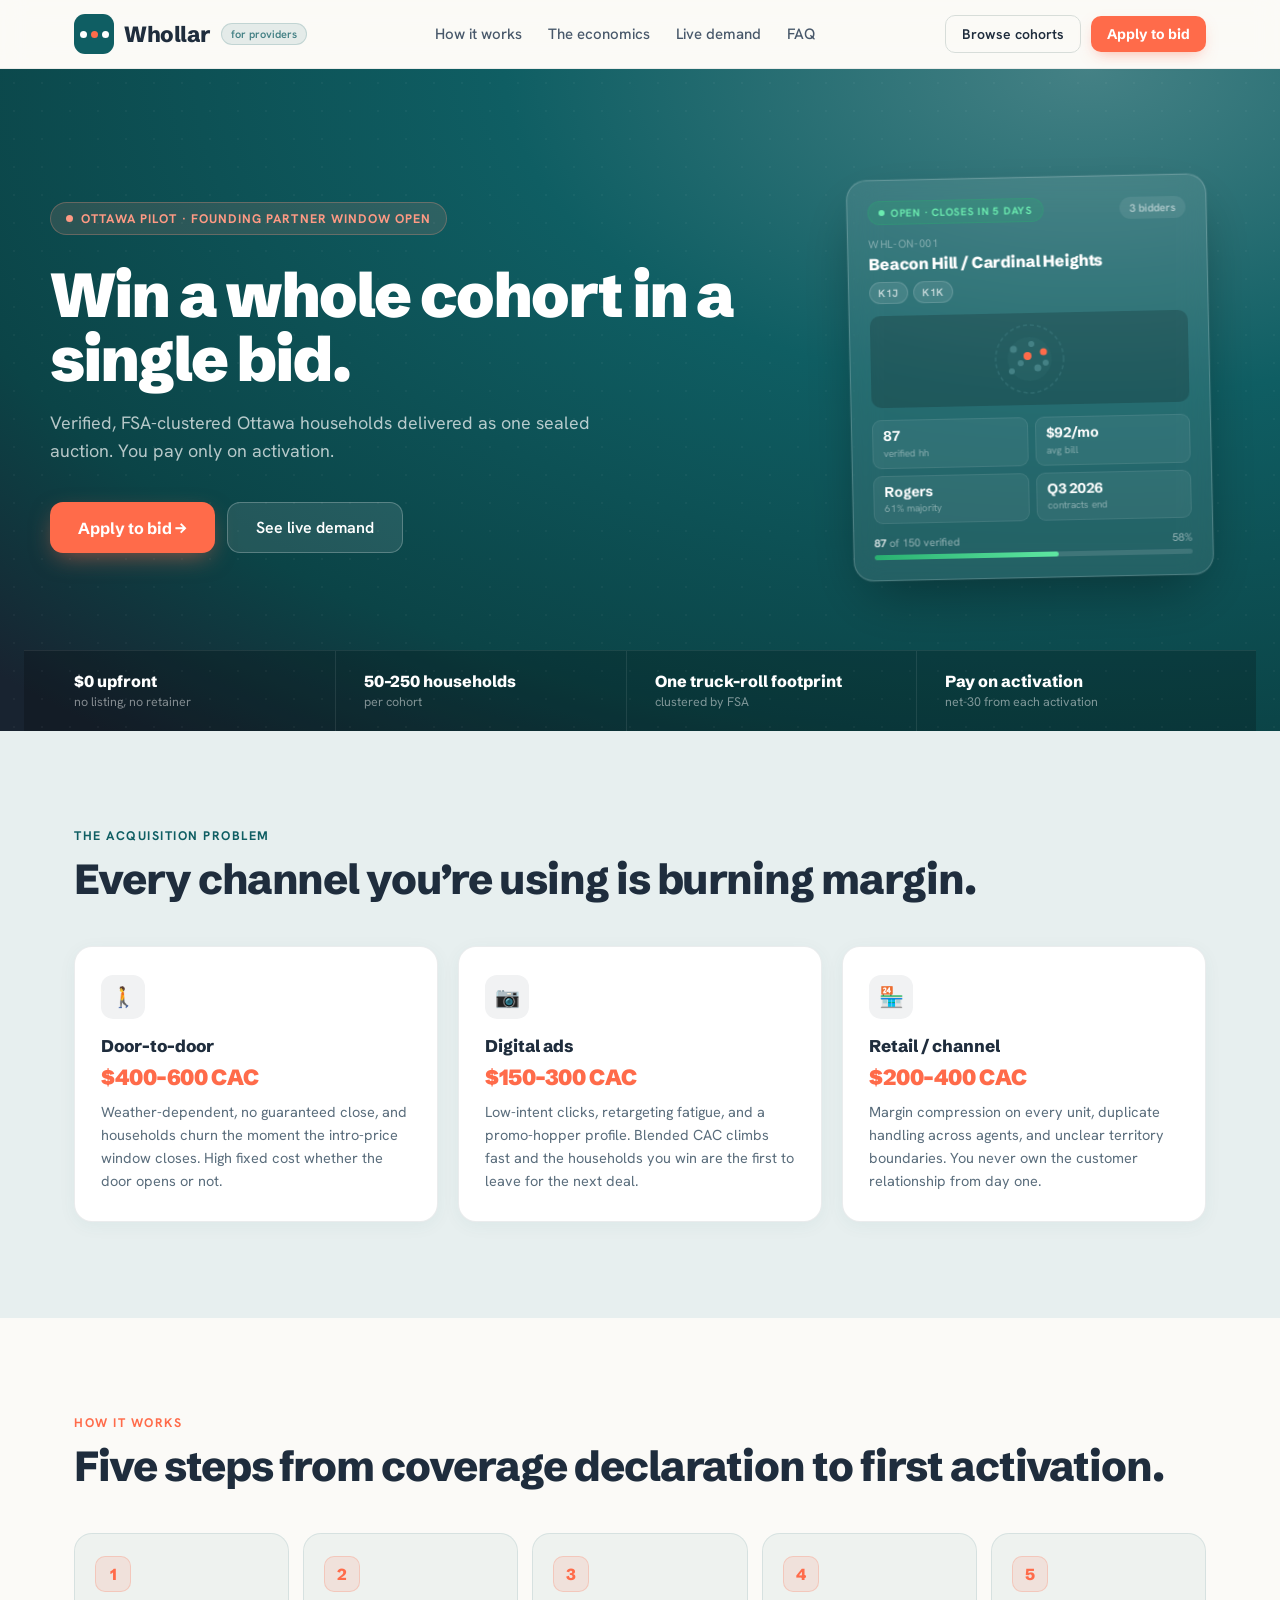
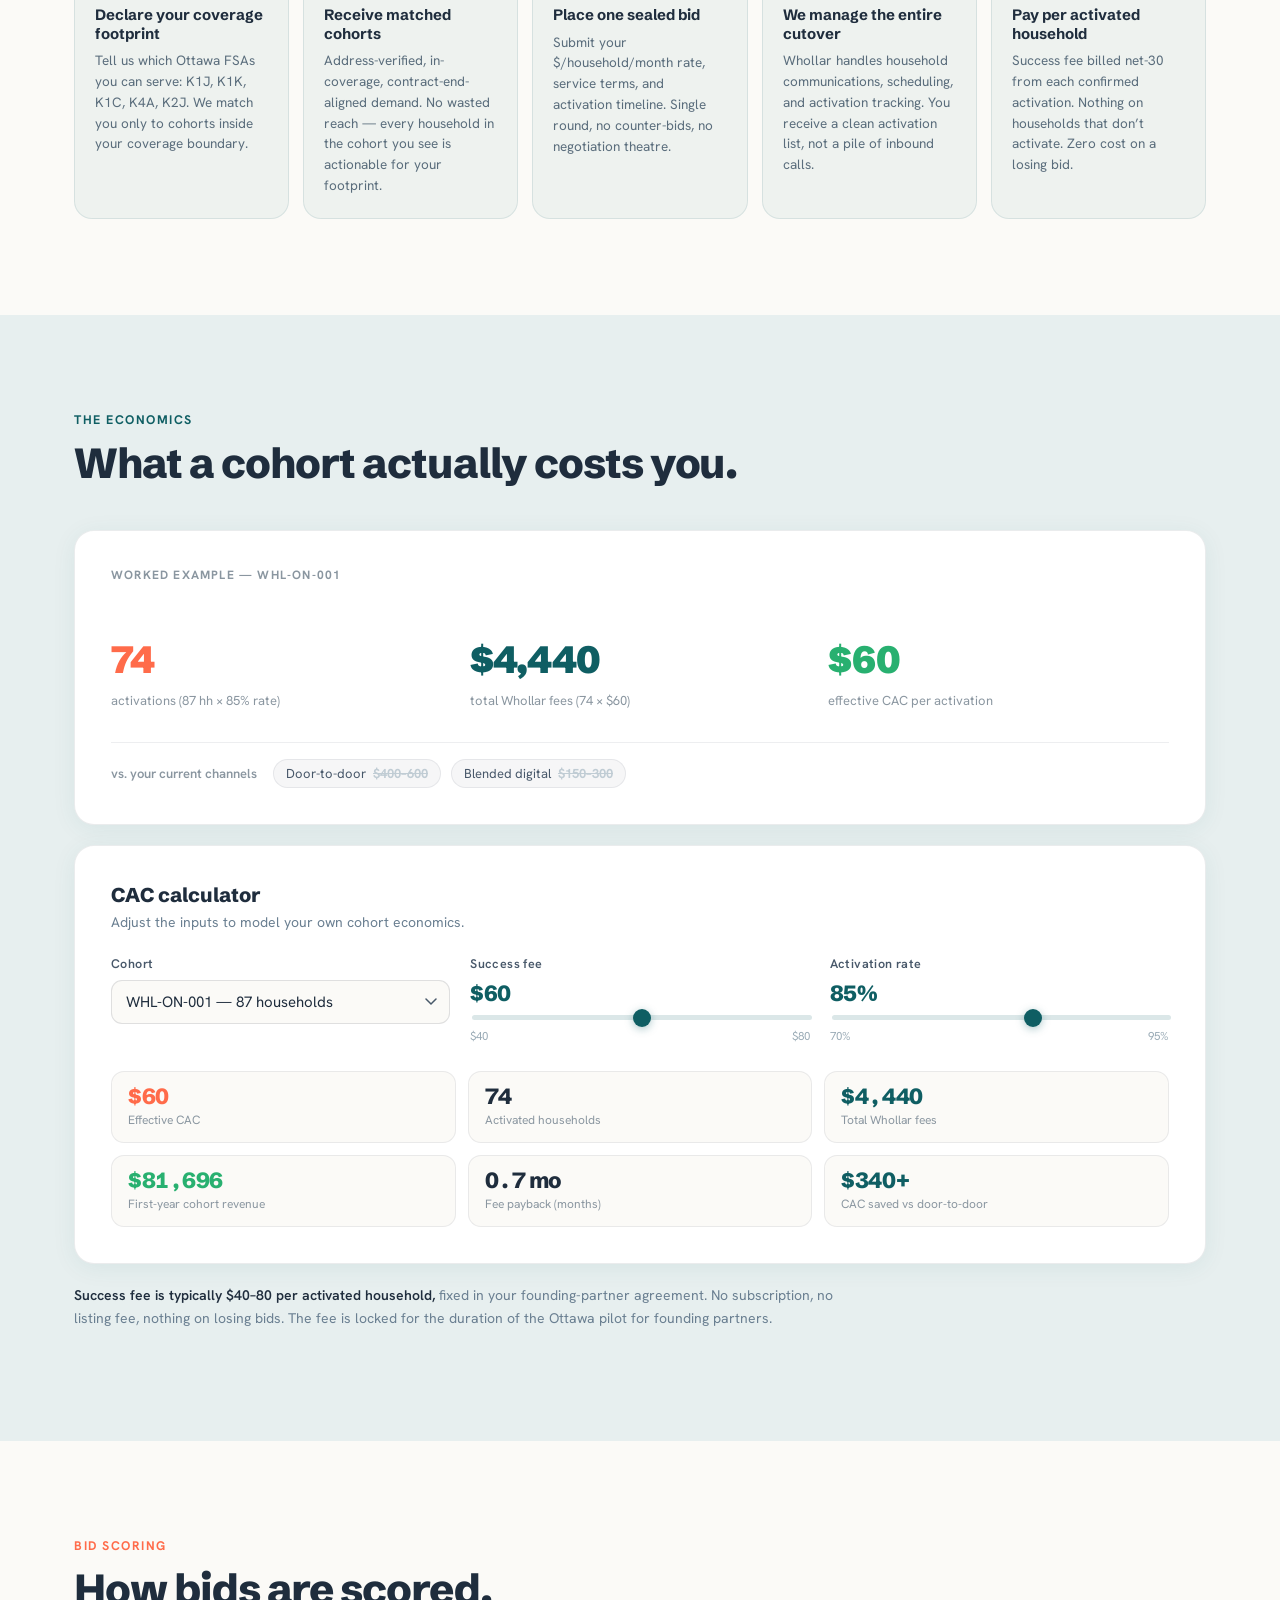
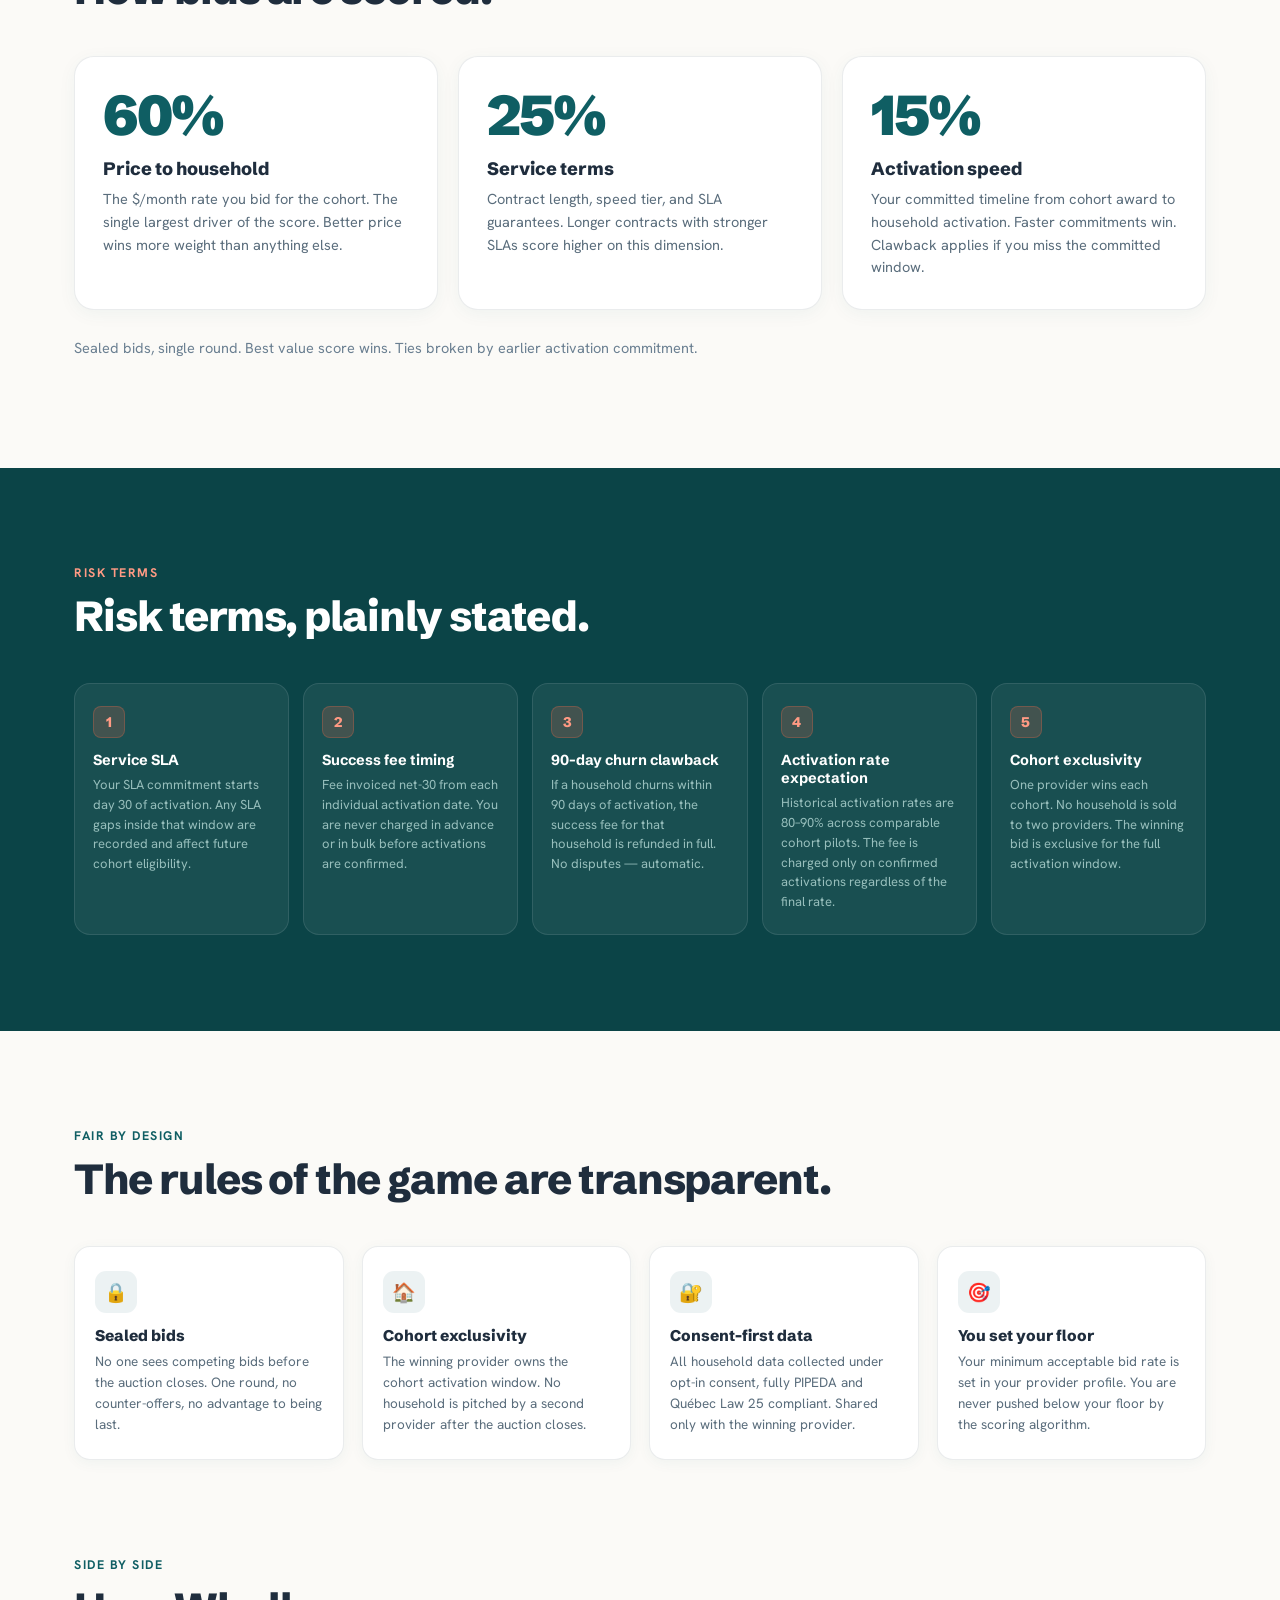
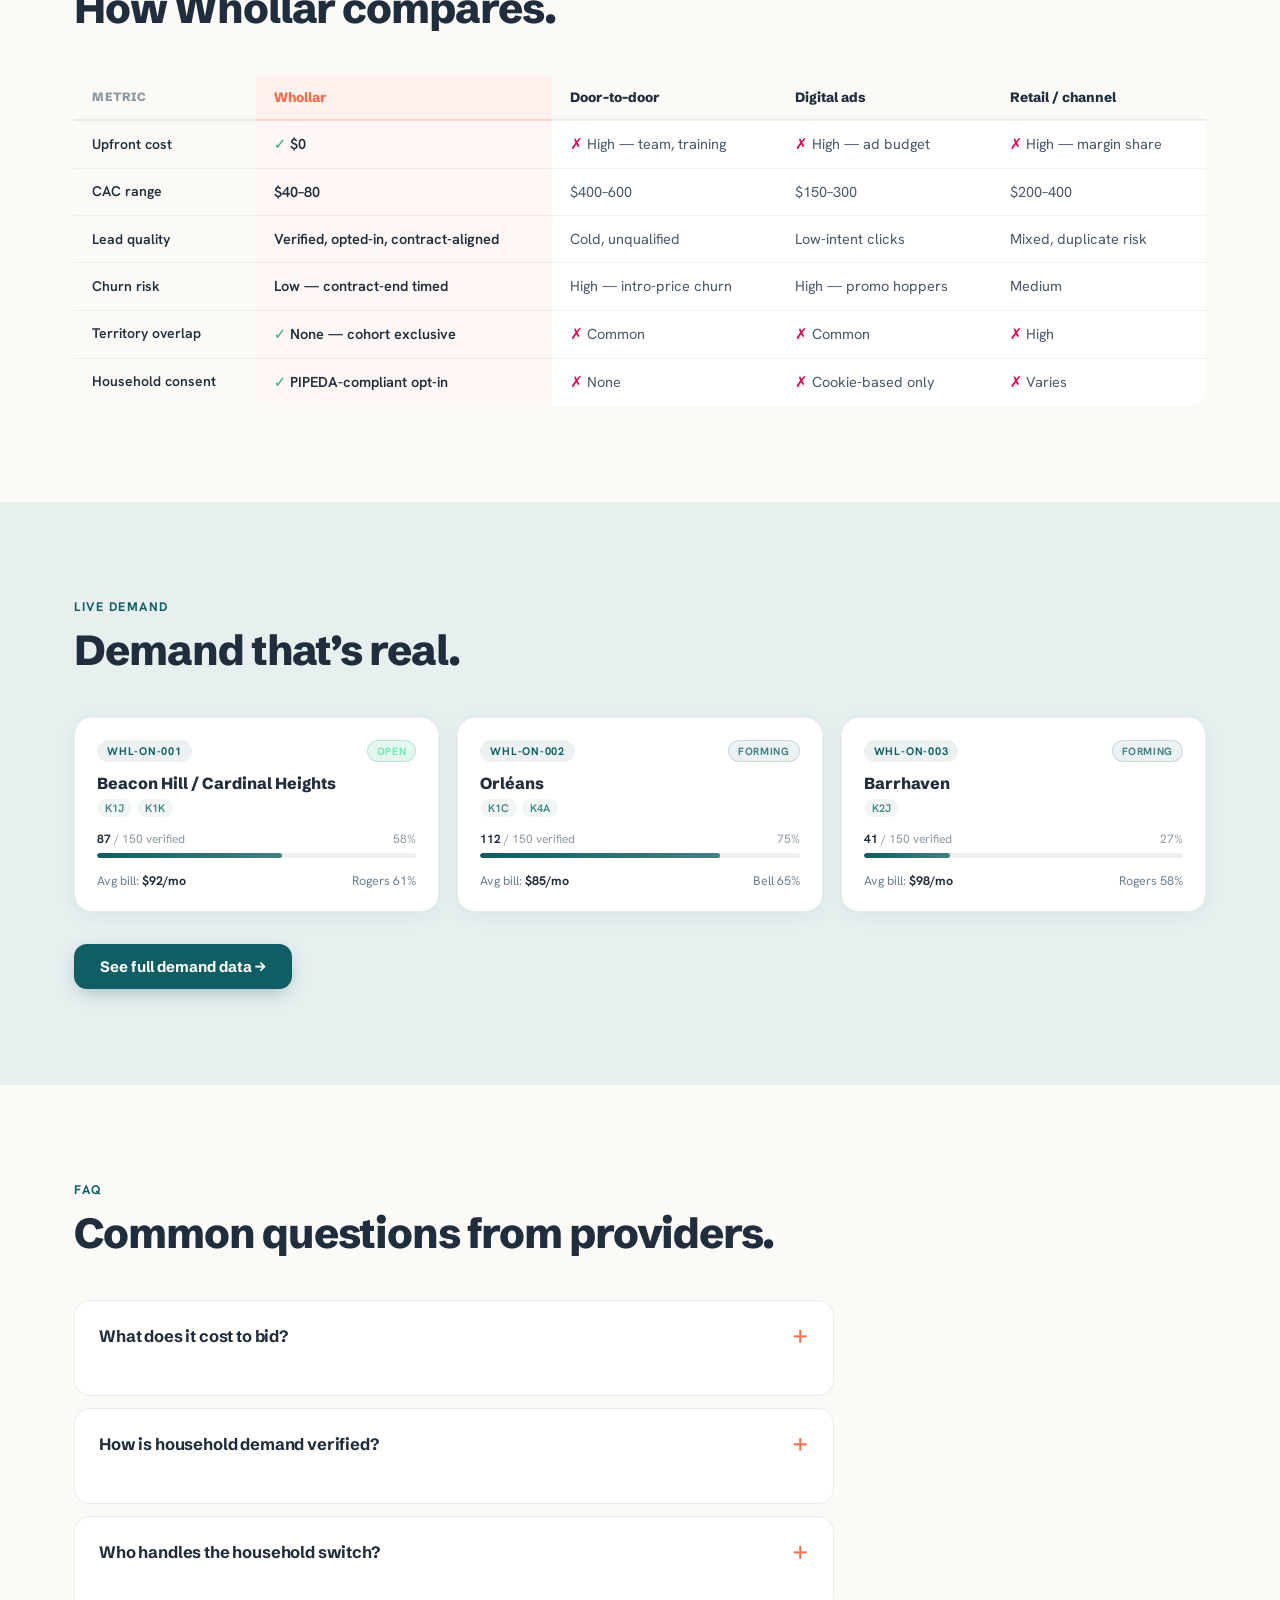
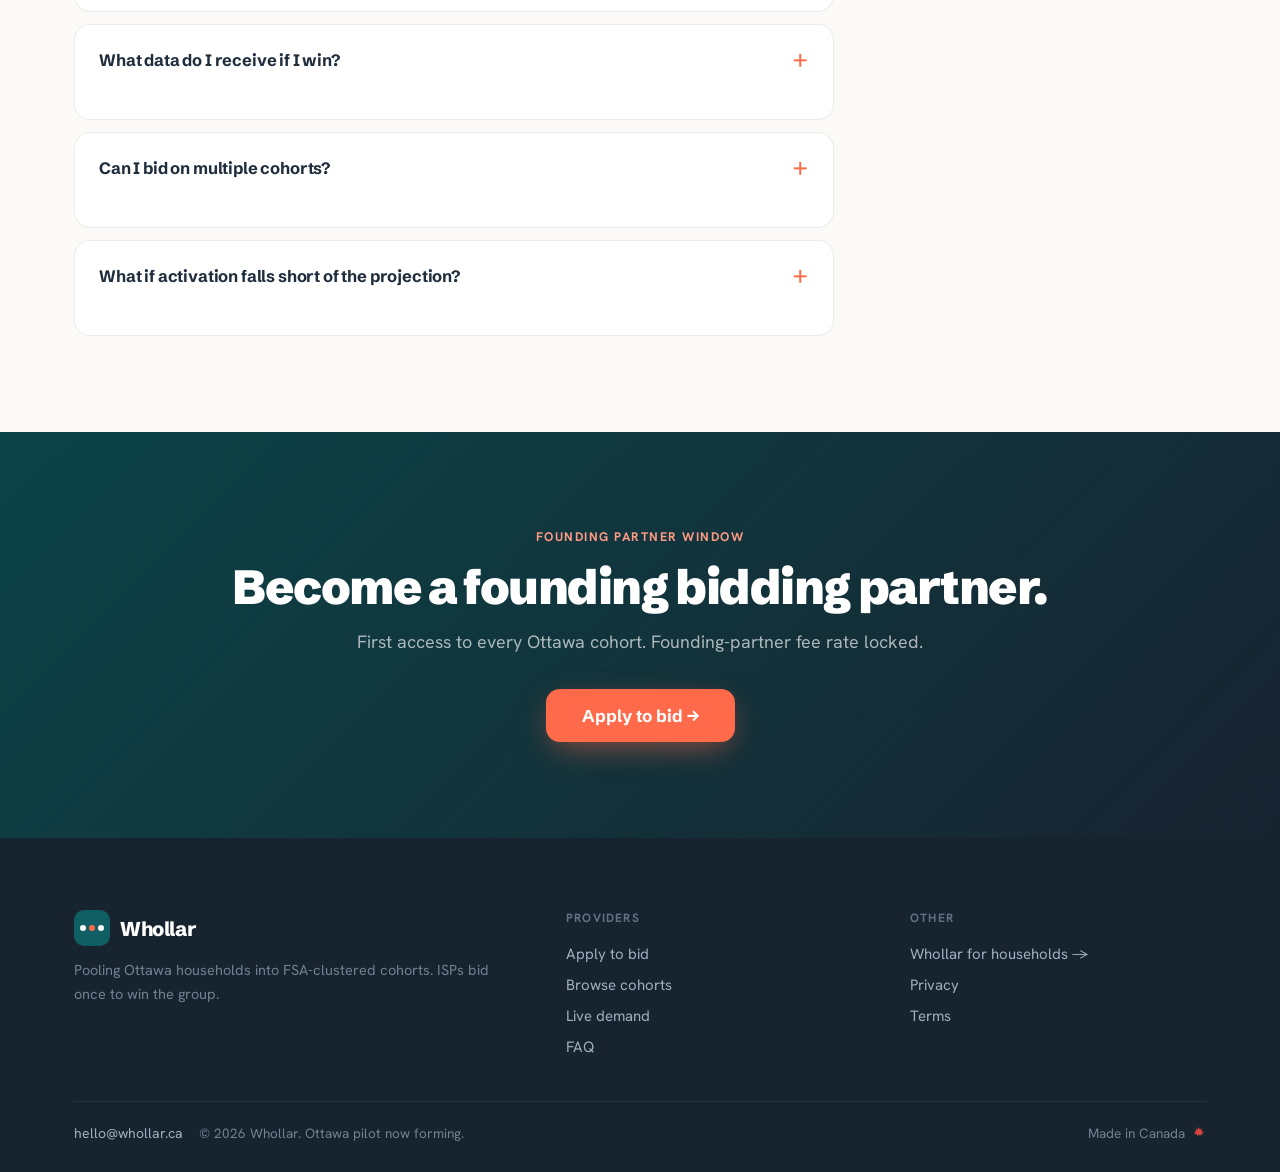
==== commit 9b6415e0: "Restructure site to 100% ISP/provider-facing (distributor-only) Sitemap is now exactly 4 pages: inde" ====
--- a/index.html
+++ b/index.html
@@ -3,555 +3,1528 @@
 <head>
   <meta charset="utf-8">
   <meta name="viewport" content="width=device-width, initial-scale=1">
-  <title>Join the cohort — Whollar</title>
-  <meta name="description" content="Ottawa neighbours are grouping up by postal code. ISPs bid to win the whole block. Check if your neighbourhood has an active cohort.">
+  <title>Win cohorts, not leads — Whollar for Providers</title>
+  <meta name="description" content="ISPs win FSA-clustered Ottawa household cohorts in a single sealed bid. No upfront cost. Pay per activation. Apply to become a founding bidding partner.">
   <link rel="preconnect" href="https://fonts.googleapis.com">
   <link rel="preconnect" href="https://fonts.gstatic.com" crossorigin>
-  <link href="https://fonts.googleapis.com/css2?family=Schibsted+Grotesk:wght@500;600;700;800;900&family=Hanken+Grotesk:wght@400;500;600;700&display=swap" rel="stylesheet">
+  <link href="https://fonts.googleapis.com/css2?family=Schibsted+Grotesk:wght@800;900&family=Hanken+Grotesk:wght@400;500;600;700&display=swap" rel="stylesheet">
   <style>
+    /* ── RESET ─────────────────────────────────────────────── */
     *, *::before, *::after { box-sizing: border-box; }
     html { scroll-behavior: smooth; }
-    body { margin: 0; font-family: 'Hanken Grotesk', system-ui, sans-serif; color: #1f2d3d; background: #fbfaf7; -webkit-font-smoothing: antialiased; overflow-x: hidden; }
+    body {
+      margin: 0;
+      font-family: 'Hanken Grotesk', system-ui, sans-serif;
+      font-size: 17px; color: #1f2d3d;
+      background: #fbfaf7;
+      -webkit-font-smoothing: antialiased;
+      overflow-x: hidden;
+    }
     ::selection { background: #ff6b4a; color: #fff; }
-
+    img, svg { display: block; max-width: 100%; }
+
+    /* ── TOKENS ────────────────────────────────────────────── */
+    :root {
+      --c:    #ff6b4a; --ch:   #d65a3e; --cs:   #ff9a84;
+      --t:    #0f5e63; --td:   #0b4447; --tb:   #448185;
+      --nv:   #1f2d3d; --nvd:  #182330;
+      --mist: #e7efef; --green:#28b070; --cream:#fbfaf7;
+    }
+
+    /* ── LAYOUT ────────────────────────────────────────────── */
     .wrap { max-width: 1180px; margin: 0 auto; padding-left: 24px; padding-right: 24px; }
-    .sec > .wrap { padding-block: clamp(60px,8.5vw,100px); }
-    .sec--cream { background: #fbfaf7; }
-    .sec--mist  { background: #e7efef; }
-    .sec--teal  { background: #0b4447; color: #daecea; }
-    .sec--navy  { background: #182330; color: #9fb0bf; }
-
-    .kicker { text-transform: uppercase; letter-spacing: 0.14em; font-size: 12.5px; font-weight: 700; margin: 0; }
-    .kicker--coral { color: #ff6b4a; }
-    .kicker--soft  { color: #ff9a84; }
-    .h2 { font-family: 'Schibsted Grotesk', sans-serif; font-weight: 800; letter-spacing: -0.025em; line-height: 1.06; font-size: clamp(28px,3.6vw,44px); margin: 14px 0 0; }
-    .h2--navy  { color: #1f2d3d; }
+
+    /* ── HEADER ────────────────────────────────────────────── */
+    .site-header {
+      position: sticky; top: 0; z-index: 50;
+      backdrop-filter: saturate(140%) blur(12px);
+      -webkit-backdrop-filter: saturate(140%) blur(12px);
+      background: rgba(251,250,247,0.9);
+      border-bottom: 1px solid rgba(31,45,61,0.07);
+    }
+    .header-inner {
+      max-width: 1180px; margin: 0 auto;
+      padding: 14px 24px;
+      display: flex; align-items: center;
+      justify-content: space-between; gap: 16px;
+    }
+    .brand {
+      display: flex; align-items: center; gap: 10px;
+      text-decoration: none; color: inherit; flex-shrink: 0;
+    }
+    .brand-mark {
+      width: 40px; height: 40px; border-radius: 11px;
+      background: var(--t);
+      display: flex; align-items: center; justify-content: center; gap: 4px;
+    }
+    .brand-mark span { width: 7px; height: 7px; border-radius: 50%; background: #fff; display: block; }
+    .brand-mark span:nth-child(2) { background: var(--c); }
+    .brand-name {
+      font-family: 'Schibsted Grotesk', sans-serif;
+      font-weight: 800; font-size: 22px; letter-spacing: -0.02em; color: var(--nv);
+    }
+    .brand-pill {
+      font-size: 11px; font-weight: 600; color: var(--tb);
+      background: rgba(68,129,133,0.12);
+      border: 1px solid rgba(68,129,133,0.22);
+      padding: 3px 9px; border-radius: 999px; white-space: nowrap;
+    }
+    .main-nav { display: flex; align-items: center; gap: 26px; }
+    .main-nav a {
+      text-decoration: none; color: #48586a;
+      font-weight: 500; font-size: 15px; transition: color .15s;
+    }
+    .main-nav a:hover { color: var(--t); }
+    .header-actions { display: flex; align-items: center; gap: 10px; }
+    .btn-ghost {
+      font-family: 'Hanken Grotesk', sans-serif;
+      font-weight: 600; font-size: 14px; color: var(--nv);
+      background: transparent; border: 1px solid #d7ddd9;
+      border-radius: 10px; padding: 9px 16px;
+      text-decoration: none; transition: border-color .15s;
+    }
+    .btn-ghost:hover { border-color: #a0aeb8; }
+    .btn-primary-sm {
+      font-family: 'Schibsted Grotesk', sans-serif;
+      font-weight: 700; font-size: 14px; color: #fff;
+      background: var(--c); border-radius: 10px; padding: 9px 16px;
+      text-decoration: none;
+      box-shadow: 0 6px 16px -6px rgba(255,107,74,0.55);
+      transition: background .15s;
+    }
+    .btn-primary-sm:hover { background: var(--ch); }
+    @media (max-width: 900px) { .main-nav { display: none !important; } }
+    @media (max-width: 768px) {
+      .header-actions { display: none !important; }
+      #hamburger-btn { display: flex !important; }
+    }
+
+    /* ── HAMBURGER ─────────────────────────────────────────── */
+    #hamburger-btn {
+      display: none; align-items: center; justify-content: center;
+      width: 40px; height: 40px; background: transparent;
+      border: 1px solid rgba(31,45,61,0.14);
+      border-radius: 10px; cursor: pointer;
+      flex-direction: column; gap: 5px; padding: 8px;
+    }
+    #hamburger-btn span {
+      display: block; width: 18px; height: 2px;
+      background: var(--nv); border-radius: 2px;
+      transition: transform .2s, opacity .2s;
+    }
+    #hamburger-btn[aria-expanded="true"] span:nth-child(1) { transform: translateY(7px) rotate(45deg); }
+    #hamburger-btn[aria-expanded="true"] span:nth-child(2) { opacity: 0; }
+    #hamburger-btn[aria-expanded="true"] span:nth-child(3) { transform: translateY(-7px) rotate(-45deg); }
+
+    /* ── MOBILE MENU ───────────────────────────────────────── */
+    #mobile-menu {
+      display: none; position: fixed; top: 69px; left: 0; right: 0;
+      background: rgba(251,250,247,0.98);
+      backdrop-filter: blur(12px); -webkit-backdrop-filter: blur(12px);
+      border-bottom: 1px solid rgba(31,45,61,0.08);
+      z-index: 49; padding: 14px 24px 20px;
+      flex-direction: column; gap: 0;
+    }
+    #mobile-menu.open { display: flex; }
+    #mobile-menu a {
+      display: block; padding: 13px 0;
+      border-bottom: 1px solid rgba(31,45,61,0.06);
+      font-family: 'Hanken Grotesk', sans-serif;
+      font-size: 16px; font-weight: 600;
+      color: var(--nv); text-decoration: none;
+    }
+    #mobile-menu a:last-of-type { border-bottom: none; }
+    .mob-actions { display: flex; gap: 10px; margin-top: 14px; }
+    .mob-actions a {
+      flex: 1; text-align: center; padding: 12px 0;
+      border-radius: 10px; font-size: 14px; font-weight: 700;
+      border: none; text-decoration: none;
+    }
+    .mob-a-browse { border: 1px solid #d7ddd9; color: var(--nv); background: transparent; }
+    .mob-a-apply  { background: var(--c); color: #fff; }
+
+    /* ── SECTION TYPOGRAPHY ────────────────────────────────── */
+    .section-kicker {
+      display: block;
+      font-family: 'Hanken Grotesk', sans-serif;
+      font-weight: 700; font-size: 12.5px;
+      letter-spacing: 0.12em; text-transform: uppercase; margin-bottom: 12px;
+    }
+    .kicker--coral { color: var(--c); }
+    .kicker--coral-soft { color: var(--cs); }
+    .kicker--teal { color: var(--t); }
+    .kicker--teal-br { color: var(--tb); }
+    .section-h2 {
+      font-family: 'Schibsted Grotesk', sans-serif;
+      font-weight: 800; font-size: clamp(26px,3.8vw,42px);
+      letter-spacing: -0.025em; line-height: 1.1; margin: 0 0 44px;
+    }
     .h2--white { color: #fff; }
-    .sec-sub { font-size: 17.5px; line-height: 1.55; margin: 16px 0 0; }
-    .sec-sub--dim   { color: #a9cecb; }
-    .sec-sub--muted { color: #5a6e7e; }
-
-    /* ── Header ─ */
-    .site-header { position: sticky; top: 0; z-index: 50; backdrop-filter: saturate(140%) blur(12px); -webkit-backdrop-filter: saturate(140%) blur(12px); background: rgba(251,250,247,0.88); border-bottom: 1px solid rgba(31,45,61,0.07); }
-    .header-inner { padding: 14px 24px; max-width: 1180px; margin: 0 auto; display: flex; align-items: center; justify-content: space-between; gap: 16px; }
-    .brand { display: flex; align-items: center; gap: 11px; text-decoration: none; color: inherit; }
-    .brand-mark { width: 40px; height: 40px; border-radius: 11px; background: #0f5e63; display: flex; align-items: center; justify-content: center; gap: 4px; }
-    .dot { width: 7px; height: 7px; border-radius: 50%; display: block; }
-    .dot--w { background: #fff; }
-    .dot--c { background: #ff6b4a; }
-    .brand-word { font-family: 'Schibsted Grotesk',sans-serif; font-weight: 800; font-size: 22px; letter-spacing: -0.02em; color: #1f2d3d; }
-    .main-nav { display: flex; align-items: center; gap: 28px; }
-    .main-nav a { text-decoration: none; color: #48586a; font-weight: 500; font-size: 15px; transition: color .15s; }
-    .main-nav a:hover { color: #1f2d3d; }
-    .main-nav a.active { color: #0f5e63; font-weight: 600; }
-    .header-actions { display: flex; align-items: center; gap: 10px; }
-    .btn-outline { font-family: 'Hanken Grotesk',sans-serif; font-weight: 600; font-size: 14px; color: #1f2d3d; background: transparent; border: 1px solid #d7ddd9; border-radius: 10px; padding: 9px 16px; text-decoration: none; transition: border-color .15s; }
-    .btn-outline:hover { border-color: #0f5e63; color: #0f5e63; }
-    .btn-cta { font-family: 'Schibsted Grotesk',sans-serif; font-weight: 700; font-size: 14px; color: #fff; background: #ff6b4a; border-radius: 10px; padding: 9px 16px; text-decoration: none; box-shadow: 0 6px 16px -6px rgba(255,107,74,0.55); transition: background .18s; }
-    .btn-cta:hover { background: #d65a3e; }
-
-    /* ── Hero ─ */
-    .hero { background: radial-gradient(120% 130% at 85% 0%, #448185 0%, #0f5e63 38%, #0b4447 78%, #182330 100%); color: #eef6f5; padding: clamp(64px,9vw,112px) 0 clamp(48px,7vw,80px); }
-    .eyebrow-pill { display: inline-flex; align-items: center; gap: 8px; font-size: 13px; font-weight: 600; color: #ff9a84; background: rgba(255,142,116,0.12); border: 1px solid rgba(255,142,116,0.28); padding: 7px 14px; border-radius: 999px; margin-bottom: 24px; }
-    .pulse { width: 7px; height: 7px; border-radius: 50%; background: #28b070; box-shadow: 0 0 0 3px rgba(40,176,112,0.25); animation: pulse 2.4s ease-out infinite; flex-shrink: 0; }
-    @keyframes pulse { 0%{box-shadow:0 0 0 0 rgba(40,176,112,0.4)} 70%{box-shadow:0 0 0 6px rgba(40,176,112,0)} 100%{box-shadow:0 0 0 0 rgba(40,176,112,0)} }
-    .hero-title { font-family: 'Schibsted Grotesk', sans-serif; font-weight: 900; letter-spacing: -0.03em; line-height: 1.02; font-size: clamp(38px,5.4vw,64px); color: #fff; margin: 0 0 20px; max-width: 18em; }
-    .hero-sub { font-size: clamp(16px,1.3vw,19px); line-height: 1.55; color: #c7d8d7; max-width: 34em; margin: 0 0 32px; }
-
-    .postal-form { display: flex; gap: 0; max-width: 520px; }
-    .postal-input { flex: 1; font-family: 'Hanken Grotesk',sans-serif; font-size: 17px; color: #1f2d3d; padding: 16px 20px; border: 2px solid transparent; border-radius: 14px 0 0 14px; outline: none; background: #fff; transition: border-color .15s; min-width: 0; }
-    .postal-input:focus { border-color: #ff6b4a; }
-    .postal-btn { font-family: 'Schibsted Grotesk',sans-serif; font-weight: 700; font-size: 16px; color: #fff; background: #ff6b4a; border: none; border-radius: 0 14px 14px 0; padding: 16px 26px; cursor: pointer; white-space: nowrap; box-shadow: 0 12px 28px -10px rgba(255,107,74,0.7); transition: background .18s; }
-    .postal-btn:hover { background: #d65a3e; }
-
-    #postal-result { margin-top: 20px; display: none; }
-    .result-card { background: rgba(255,255,255,0.07); border: 1px solid rgba(255,255,255,0.14); border-radius: 18px; padding: 22px 24px; max-width: 520px; backdrop-filter: blur(2px); }
-    .result-cohort-id { font-size: 11px; font-weight: 700; text-transform: uppercase; letter-spacing: 0.1em; color: #ff9a84; margin: 0 0 4px; }
-    .result-name { font-family: 'Schibsted Grotesk',sans-serif; font-weight: 800; font-size: 20px; color: #fff; margin: 0 0 14px; }
-    .result-progress-label { display: flex; justify-content: space-between; font-size: 12.5px; color: rgba(255,255,255,0.55); margin-bottom: 6px; }
-    .result-progress-track { height: 7px; background: rgba(255,255,255,0.12); border-radius: 999px; overflow: hidden; margin-bottom: 16px; }
-    .result-progress-fill { height: 100%; border-radius: 999px; background: linear-gradient(90deg, #ff6b4a, #ff9a84); }
-    .result-status { font-size: 13.5px; color: #a9d8d5; margin: 0 0 18px; }
-    .result-cta { display: inline-block; font-family: 'Schibsted Grotesk',sans-serif; font-weight: 700; font-size: 15px; color: #fff; background: #ff6b4a; border-radius: 10px; padding: 12px 22px; text-decoration: none; box-shadow: 0 8px 20px -8px rgba(255,107,74,0.6); transition: background .18s; border: none; cursor: pointer; }
-    .result-cta:hover { background: #d65a3e; }
-    .result-waitlist-title { font-family: 'Schibsted Grotesk',sans-serif; font-weight: 700; font-size: 17px; color: #fff; margin: 0 0 8px; }
-    .result-waitlist-sub { font-size: 14px; color: rgba(255,255,255,0.55); margin: 0 0 16px; line-height: 1.5; }
-    .waitlist-email-row { display: flex; gap: 0; }
-    .waitlist-email-input { flex: 1; font-family: inherit; font-size: 15px; color: #1f2d3d; padding: 12px 16px; border: none; border-radius: 10px 0 0 10px; outline: none; min-width: 0; }
-    .waitlist-email-btn { font-family: 'Schibsted Grotesk',sans-serif; font-weight: 700; font-size: 14px; color: #fff; background: #ff6b4a; border: none; border-radius: 0 10px 10px 0; padding: 12px 18px; cursor: pointer; transition: background .18s; white-space: nowrap; }
-    .waitlist-email-btn:hover { background: #d65a3e; }
-
-    .hero-stats { display: flex; flex-wrap: wrap; gap: 8px 0; margin-top: 28px; border-top: 1px solid rgba(255,255,255,0.1); padding-top: 24px; }
-    .hero-stat { padding: 0 28px 0 0; margin: 0 28px 0 0; border-right: 1px solid rgba(255,255,255,0.12); }
-    .hero-stat:last-child { border-right: none; padding-right: 0; margin-right: 0; }
-    .hs-value { font-family: 'Schibsted Grotesk',sans-serif; font-weight: 900; font-size: clamp(22px,2.8vw,32px); color: #fff; margin: 0; }
-    .hs-label { font-size: 13px; color: #8fb8b5; margin: 4px 0 0; }
-
-    /* ── Steps ─ */
-    .steps-grid { display: grid; grid-template-columns: repeat(5,1fr); gap: 16px; margin-top: 48px; }
-    .step-card { background: rgba(255,255,255,0.05); border: 1px solid rgba(255,255,255,0.1); border-radius: 18px; padding: 22px; }
-    .step-num { width: 40px; height: 40px; border-radius: 10px; background: #ff6b4a; color: #fff; font-family: 'Schibsted Grotesk',sans-serif; font-weight: 800; font-size: 18px; display: flex; align-items: center; justify-content: center; box-shadow: 0 8px 20px -8px rgba(255,107,74,0.7); margin-bottom: 18px; }
-    .step-title { font-family: 'Schibsted Grotesk',sans-serif; font-weight: 700; font-size: 16px; line-height: 1.25; color: #fff; margin: 0 0 8px; }
-    .step-body { font-size: 14px; line-height: 1.5; color: #a9cecb; margin: 0; }
-
-    /* ── Math ─ */
-    .math-grid { display: grid; grid-template-columns: repeat(3,1fr); gap: 20px; margin-top: 44px; }
-    .math-card { background: #fff; border: 1px solid #e7ebe6; border-radius: 18px; padding: 28px; box-shadow: 0 16px 36px -28px rgba(31,45,61,0.45); }
-    .math-value { font-family: 'Schibsted Grotesk',sans-serif; font-weight: 900; font-size: clamp(28px,3vw,38px); color: #0f5e63; letter-spacing: -0.02em; margin: 0 0 6px; }
-    .math-label { font-size: 16px; font-weight: 600; color: #1f2d3d; margin: 0 0 8px; }
-    .math-sub { font-size: 14px; color: #8a96a0; margin: 0; line-height: 1.5; }
-    .math-panel { margin-top: 28px; background: linear-gradient(135deg, #0f5e63, #0b4447); color: #eaf5f3; border-radius: 20px; padding: clamp(28px,4vw,44px); box-shadow: 0 24px 50px -32px rgba(15,94,99,0.7); }
-    .math-panel-title { font-family: 'Schibsted Grotesk',sans-serif; font-weight: 800; font-size: clamp(20px,2.4vw,26px); color: #fff; margin: 0 0 10px; line-height: 1.2; }
-    .math-panel-body { font-size: clamp(16px,1.4vw,19px); line-height: 1.55; margin: 0; color: #b5d8d5; }
-    .math-panel-em { color: #fff; font-weight: 600; }
-
-    /* ── Invite ─ */
-    .invite-share { display: flex; align-items: center; gap: 0; max-width: 440px; margin-top: 30px; }
-    .invite-link-box { flex: 1; font-size: 15px; font-weight: 600; color: #0f5e63; background: #fff; border: 1px solid #d7ddd9; border-radius: 11px 0 0 11px; padding: 12px 16px; white-space: nowrap; overflow: hidden; text-overflow: ellipsis; }
-    .invite-copy-btn { font-family: 'Schibsted Grotesk',sans-serif; font-weight: 700; font-size: 14px; color: #fff; background: #0f5e63; border: none; border-radius: 0 11px 11px 0; padding: 12px 20px; cursor: pointer; white-space: nowrap; transition: background .18s; }
-    .invite-copy-btn:hover { background: #0b4447; }
-
-    /* ── Signup ─ */
-    .signup-card { max-width: 640px; background: #fff; border: 1px solid #e7ebe6; border-radius: 22px; padding: clamp(28px,4vw,44px); box-shadow: 0 30px 60px -40px rgba(31,45,61,0.4); margin-top: 44px; }
-    .signup-form { display: grid; grid-template-columns: 1fr 1fr; gap: 16px; }
-    .field { display: flex; flex-direction: column; gap: 7px; }
-    .field--full { grid-column: 1 / -1; }
-    .field-label { font-size: 13.5px; font-weight: 600; color: #1f2d3d; }
-    .field input, .field select { font-family: inherit; font-size: 15px; color: #1f2d3d; padding: 12px 14px; border: 1px solid #d7ddd9; border-radius: 11px; outline: none; background: #fff; width: 100%; transition: border-color .15s, box-shadow .15s; }
-    .field input:focus, .field select:focus { border-color: #0f5e63; box-shadow: 0 0 0 3px rgba(15,94,99,0.14); }
-    .signup-btn { width: 100%; font-family: 'Schibsted Grotesk',sans-serif; font-weight: 700; font-size: 16px; color: #fff; background: #ff6b4a; border: none; border-radius: 12px; padding: 15px; cursor: pointer; box-shadow: 0 14px 30px -12px rgba(255,107,74,0.65); transition: background .18s; margin-top: 4px; }
-    .signup-btn:hover { background: #d65a3e; }
-    .privacy-note { font-size: 13px; color: #8a96a0; display: flex; align-items: center; gap: 7px; margin-top: 16px; }
-    .signup-success { text-align: center; padding: 20px 0; }
-    .success-ico { width: 60px; height: 60px; border-radius: 50%; background: rgba(40,176,112,0.12); display: inline-flex; align-items: center; justify-content: center; margin-bottom: 16px; }
-    .success-title { font-family: 'Schibsted Grotesk',sans-serif; font-weight: 800; font-size: 22px; color: #1f2d3d; margin: 0 0 8px; }
-    .success-body { font-size: 16px; color: #48586a; margin: 0; }
-
-    /* ── FAQ ─ */
-    .faq-list { margin-top: 40px; display: flex; flex-direction: column; gap: 12px; }
-    .faq-item { background: #fff; border: 1px solid #e2eae8; border-radius: 16px; overflow: hidden; }
-    .faq-q { width: 100%; display: flex; align-items: center; justify-content: space-between; gap: 18px; text-align: left; background: none; border: none; cursor: pointer; padding: 20px 22px; font-family: 'Schibsted Grotesk',sans-serif; font-weight: 700; font-size: 17px; letter-spacing: -0.01em; color: #1f2d3d; }
-    .faq-icon { font-size: 24px; font-weight: 400; color: #ff6b4a; line-height: 1; transition: transform .3s ease; flex-shrink: 0; }
+    .h2--navy  { color: var(--nv); }
+
+    /* ── HERO ──────────────────────────────────────────────── */
+    .hero {
+      background: radial-gradient(120% 130% at 85% 0%, #448185 0%, #0f5e63 38%, #0b4447 78%, #182330 100%);
+      color: #fff;
+      padding: clamp(64px,10vw,108px) 24px 0;
+      position: relative; overflow: hidden;
+    }
+    .hero::after {
+      content: ''; position: absolute; inset: 0;
+      background-image: radial-gradient(rgba(255,255,255,0.035) 1px, transparent 1px);
+      background-size: 28px 28px; pointer-events: none;
+    }
+    .hero-inner {
+      max-width: 1180px; margin: 0 auto;
+      position: relative; z-index: 1;
+      display: grid; grid-template-columns: 1fr 400px; gap: 48px;
+      align-items: center; padding-bottom: clamp(40px,6vw,72px);
+    }
+    @media (max-width: 1024px) { .hero-inner { grid-template-columns: 1fr 340px; gap: 32px; } }
+    @media (max-width: 820px)  { .hero-inner { grid-template-columns: 1fr; } }
+
+    .eyebrow-pill {
+      display: inline-flex; align-items: center; gap: 8px;
+      font-family: 'Hanken Grotesk', sans-serif;
+      font-weight: 700; font-size: 12.5px;
+      letter-spacing: 0.09em; text-transform: uppercase;
+      color: var(--cs); background: rgba(255,154,132,0.13);
+      border: 1px solid rgba(255,154,132,0.28);
+      padding: 7px 15px; border-radius: 999px; margin-bottom: 28px;
+    }
+    .eyebrow-dot {
+      width: 7px; height: 7px; border-radius: 50%;
+      background: var(--cs); animation: dotpulse 2.2s ease-in-out infinite;
+    }
+    @keyframes dotpulse {
+      0%,100% { opacity: 1; transform: scale(1); }
+      50%      { opacity: 0.5; transform: scale(0.78); }
+    }
+    .hero-h1 {
+      font-family: 'Schibsted Grotesk', sans-serif;
+      font-weight: 900; font-size: clamp(36px,5.2vw,62px);
+      letter-spacing: -0.03em; line-height: 1.03;
+      color: #fff; max-width: 14em; margin: 0 0 18px;
+    }
+    .hero-sub {
+      font-size: clamp(16px,1.4vw,18.5px); line-height: 1.6;
+      color: rgba(255,255,255,0.7); max-width: 32em; margin: 0 0 36px;
+    }
+    .hero-ctas { display: flex; flex-wrap: wrap; gap: 12px; }
+    .btn-primary-hero {
+      display: inline-flex; align-items: center;
+      background: var(--c); color: #fff;
+      font-family: 'Schibsted Grotesk', sans-serif;
+      font-weight: 700; font-size: 16px;
+      padding: 14px 28px; border-radius: 13px;
+      text-decoration: none;
+      box-shadow: 0 8px 24px -6px rgba(255,107,74,0.55);
+      transition: background .15s, transform .15s;
+    }
+    .btn-primary-hero:hover { background: var(--ch); transform: translateY(-1px); }
+    .btn-ghost-hero {
+      display: inline-flex; align-items: center;
+      background: rgba(255,255,255,0.1); color: #fff;
+      font-family: 'Hanken Grotesk', sans-serif;
+      font-weight: 600; font-size: 16px;
+      padding: 14px 28px; border-radius: 13px;
+      border: 1px solid rgba(255,255,255,0.24);
+      text-decoration: none; transition: background .15s;
+    }
+    .btn-ghost-hero:hover { background: rgba(255,255,255,0.18); }
+
+    /* ── HERO COHORT CARD ──────────────────────────────────── */
+    .hero-card-wrap {
+      display: flex; justify-content: center; align-items: flex-end;
+    }
+    @media (max-width: 820px) { .hero-card-wrap { margin-top: 40px; } }
+    .hero-cohort-card {
+      background: rgba(255,255,255,0.09);
+      border: 1px solid rgba(255,255,255,0.18);
+      border-radius: 20px; padding: 20px;
+      backdrop-filter: blur(16px); -webkit-backdrop-filter: blur(16px);
+      width: 100%; max-width: 360px;
+      box-shadow: 0 24px 60px -16px rgba(0,0,0,0.4), 0 0 0 1px rgba(255,255,255,0.06);
+      transform: rotate(-1.2deg);
+      transition: transform .3s;
+    }
+    .hero-cohort-card:hover { transform: rotate(0deg) translateY(-4px); }
+    .hcard-top {
+      display: flex; align-items: center; justify-content: space-between;
+      margin-bottom: 12px;
+    }
+    .hcard-open-badge {
+      display: inline-flex; align-items: center; gap: 6px;
+      font-size: 10.5px; font-weight: 700; letter-spacing: 0.07em; text-transform: uppercase;
+      background: rgba(40,176,112,0.2); color: #6bebb0;
+      border: 1px solid rgba(40,176,112,0.3);
+      padding: 4px 10px; border-radius: 999px;
+    }
+    .hcard-open-dot { width: 6px; height: 6px; border-radius: 50%; background: #6bebb0; animation: dotpulse 2s ease-in-out infinite; }
+    .hcard-bidders {
+      font-size: 11px; font-weight: 600; color: rgba(255,255,255,0.55);
+      background: rgba(255,255,255,0.08);
+      padding: 4px 10px; border-radius: 999px;
+    }
+    .hcard-id { font-size: 11px; color: rgba(255,255,255,0.38); letter-spacing: 0.06em; margin: 0 0 4px; }
+    .hcard-name {
+      font-family: 'Schibsted Grotesk', sans-serif;
+      font-weight: 800; font-size: 16px; letter-spacing: -0.01em;
+      color: #fff; margin: 0 0 8px; line-height: 1.2;
+    }
+    .hcard-fsas { display: flex; gap: 5px; margin-bottom: 12px; flex-wrap: wrap; }
+    .hcard-fsa {
+      font-size: 10.5px; font-weight: 700; letter-spacing: 0.06em;
+      color: rgba(255,255,255,0.65); background: rgba(255,255,255,0.1);
+      border: 1px solid rgba(255,255,255,0.14);
+      padding: 3px 8px; border-radius: 999px;
+    }
+    .hcard-map {
+      background: rgba(0,0,0,0.18); border-radius: 10px;
+      padding: 8px; display: flex; justify-content: center;
+      margin-bottom: 12px;
+    }
+    .hcard-stats {
+      display: grid; grid-template-columns: repeat(2,1fr); gap: 7px; margin-bottom: 12px;
+    }
+    .hcard-stat {
+      background: rgba(255,255,255,0.06);
+      border: 1px solid rgba(255,255,255,0.08);
+      border-radius: 9px; padding: 8px 10px;
+    }
+    .hcard-stat-val {
+      font-family: 'Schibsted Grotesk', sans-serif;
+      font-weight: 700; font-size: 14px; color: #fff; line-height: 1.1; margin-bottom: 2px;
+    }
+    .hcard-stat-lbl { font-size: 10px; color: rgba(255,255,255,0.42); line-height: 1.3; }
+    .hcard-prog-row {
+      display: flex; justify-content: space-between;
+      font-size: 11px; color: rgba(255,255,255,0.5); margin-bottom: 5px;
+    }
+    .hcard-prog-row strong { color: rgba(255,255,255,0.82); }
+    .hcard-prog-track { height: 5px; background: rgba(255,255,255,0.12); border-radius: 999px; overflow: hidden; }
+    .hcard-prog-fill { height: 100%; width: 58%; background: linear-gradient(90deg,var(--green),#5ee8a2); border-radius: 999px; }
+
+    /* ── HERO STRIP ────────────────────────────────────────── */
+    .hero-strip {
+      background: rgba(0,0,0,0.2);
+      border-top: 1px solid rgba(255,255,255,0.08);
+    }
+    .hero-strip-inner {
+      max-width: 1180px; margin: 0 auto;
+      padding: 0 24px;
+      display: flex; flex-wrap: wrap;
+    }
+    .hstrip-item {
+      flex: 1; min-width: 150px;
+      padding: 20px 28px;
+      border-right: 1px solid rgba(255,255,255,0.09);
+    }
+    .hstrip-item:first-child { padding-left: 0; }
+    .hstrip-item:last-child  { border-right: none; }
+    .hstrip-val {
+      font-family: 'Schibsted Grotesk', sans-serif;
+      font-weight: 800; font-size: 16px; color: #fff;
+      white-space: nowrap; margin-bottom: 3px;
+    }
+    .hstrip-label { font-size: 12.5px; color: rgba(255,255,255,0.48); line-height: 1.35; }
+    @media (max-width: 640px) {
+      .hero-strip-inner { gap: 0; }
+      .hstrip-item { min-width: 50%; border-right: none; border-bottom: 1px solid rgba(255,255,255,0.08); padding: 16px 0; }
+      .hstrip-item:nth-child(3), .hstrip-item:last-child { border-bottom: none; }
+    }
+
+    /* ── SECTION BACKGROUNDS ───────────────────────────────── */
+    .section-cream { background: var(--cream); }
+    .section-mist  { background: var(--mist); }
+    .section-dark  { background: var(--td); }
+    .section-pad   { padding: clamp(64px,8vw,96px) 24px; }
+
+    /* ── PROBLEM CARDS ─────────────────────────────────────── */
+    .prob-grid { display: grid; grid-template-columns: repeat(3,1fr); gap: 20px; }
+    @media (max-width: 780px) { .prob-grid { grid-template-columns: 1fr; } }
+    .prob-card {
+      background: #fff; border: 1px solid rgba(31,45,61,0.09);
+      border-radius: 18px; padding: 28px 26px;
+      box-shadow: 0 4px 18px rgba(15,94,99,0.05);
+      transition: transform .2s, box-shadow .2s;
+    }
+    .prob-card:hover { transform: translateY(-3px); box-shadow: 0 10px 30px rgba(15,94,99,0.1); }
+    .prob-icon {
+      width: 44px; height: 44px; border-radius: 12px;
+      display: flex; align-items: center; justify-content: center;
+      font-size: 20px; margin-bottom: 16px;
+      background: rgba(31,45,61,0.06);
+    }
+    .prob-title {
+      font-family: 'Schibsted Grotesk', sans-serif;
+      font-weight: 800; font-size: 17px; color: var(--nv);
+      margin: 0 0 8px;
+    }
+    .prob-cac {
+      font-family: 'Schibsted Grotesk', sans-serif;
+      font-weight: 900; font-size: 22px; color: var(--c);
+      letter-spacing: -0.02em; margin: 0 0 10px;
+    }
+    .prob-body { font-size: 14.5px; color: #5a6d7c; line-height: 1.58; margin: 0; }
+
+    /* ── HOW IT WORKS STEPS ────────────────────────────────── */
+    .steps-grid { display: grid; grid-template-columns: repeat(5,1fr); gap: 14px; }
+    @media (max-width: 960px) {
+      .steps-grid { grid-template-columns: repeat(2,1fr); }
+      .steps-grid > *:nth-child(5) { grid-column: 1 / -1; max-width: calc(50% - 7px); }
+    }
+    @media (max-width: 520px) {
+      .steps-grid { grid-template-columns: 1fr; }
+      .steps-grid > *:nth-child(5) { grid-column: auto; max-width: 100%; }
+    }
+    .step-card {
+      background: rgba(15,94,99,0.05);
+      border: 1px solid rgba(15,94,99,0.1);
+      border-radius: 18px; padding: 22px 20px;
+      transition: background .2s, transform .2s;
+    }
+    .step-card:hover { background: rgba(15,94,99,0.09); transform: translateY(-2px); }
+    .step-num {
+      width: 36px; height: 36px; border-radius: 10px;
+      background: rgba(255,107,74,0.12); border: 1px solid rgba(255,107,74,0.22);
+      color: var(--c);
+      font-family: 'Schibsted Grotesk', sans-serif;
+      font-weight: 800; font-size: 16px;
+      display: flex; align-items: center; justify-content: center; margin-bottom: 14px;
+    }
+    .step-title {
+      font-family: 'Schibsted Grotesk', sans-serif;
+      font-weight: 700; font-size: 15px;
+      line-height: 1.25; color: var(--nv); margin: 0 0 7px;
+    }
+    .step-body { font-size: 13.5px; line-height: 1.54; color: #5a6d7c; margin: 0; }
+
+    /* ── ECONOMICS ─────────────────────────────────────────── */
+    .exhibit-card {
+      background: #fff; border: 1px solid rgba(31,45,61,0.09);
+      border-radius: 20px; padding: clamp(24px,4vw,36px);
+      box-shadow: 0 4px 24px rgba(15,94,99,0.07);
+      margin-bottom: 20px;
+    }
+    .exhibit-label {
+      font-size: 12px; font-weight: 700; letter-spacing: 0.1em; text-transform: uppercase;
+      color: #8a96a0; margin: 0 0 20px;
+    }
+    .exhibit-grid { display: grid; grid-template-columns: repeat(3,1fr); gap: 18px; margin-bottom: 20px; }
+    @media (max-width: 600px) { .exhibit-grid { grid-template-columns: 1fr; } }
+    .exhibit-cell { min-width: 0; }
+    .exhibit-val {
+      font-family: 'Schibsted Grotesk', sans-serif;
+      font-weight: 900; font-size: clamp(28px,4vw,38px);
+      letter-spacing: -0.03em; line-height: 1; color: var(--t); margin-bottom: 4px;
+    }
+    .exhibit-val--coral { color: var(--c); }
+    .exhibit-val--green { color: var(--green); }
+    .exhibit-cell-label { font-size: 13px; color: #8a96a0; }
+    .exhibit-vs {
+      border-top: 1px solid rgba(31,45,61,0.08); padding-top: 16px;
+      display: flex; flex-wrap: wrap; gap: 16px; align-items: center;
+    }
+    .exhibit-vs-label { font-size: 13px; font-weight: 600; color: #8a96a0; }
+    .exhibit-vs-items { display: flex; flex-wrap: wrap; gap: 10px; }
+    .exhibit-comp {
+      display: flex; align-items: center; gap: 7px;
+      font-size: 13px; color: #48586a; background: rgba(31,45,61,0.04);
+      border: 1px solid rgba(31,45,61,0.08);
+      padding: 5px 12px; border-radius: 999px;
+    }
+    .exhibit-comp-cac { font-weight: 700; color: var(--nv); }
+    .exhibit-comp-strike { text-decoration: line-through; color: #c0ccd4; }
+
+    /* ── CAC CALCULATOR ────────────────────────────────────── */
+    .calc-card {
+      background: #fff; border: 1px solid rgba(31,45,61,0.09);
+      border-radius: 20px; padding: clamp(24px,4vw,36px);
+      box-shadow: 0 4px 24px rgba(15,94,99,0.07);
+      margin-bottom: 20px;
+    }
+    .calc-title {
+      font-family: 'Schibsted Grotesk', sans-serif;
+      font-weight: 800; font-size: 20px; color: var(--nv);
+      margin: 0 0 6px;
+    }
+    .calc-subtitle { font-size: 14px; color: #6a7f91; margin: 0 0 24px; }
+    .calc-inputs { display: grid; grid-template-columns: 1fr 1fr 1fr; gap: 20px; margin-bottom: 28px; }
+    @media (max-width: 720px) { .calc-inputs { grid-template-columns: 1fr; } }
+    .calc-field { min-width: 0; }
+    .calc-field-label {
+      display: block; font-size: 12.5px; font-weight: 600;
+      color: #48586a; margin-bottom: 8px; letter-spacing: 0.03em;
+    }
+    .calc-select {
+      width: 100%; background: var(--cream);
+      border: 1.5px solid rgba(31,45,61,0.13);
+      border-radius: 11px; padding: 11px 14px;
+      font-family: 'Hanken Grotesk', sans-serif;
+      font-size: 15px; color: var(--nv); outline: none;
+      transition: border-color .2s, box-shadow .2s;
+      -webkit-appearance: none; appearance: none;
+      background-image: url("data:image/svg+xml,%3Csvg xmlns='http://www.w3.org/2000/svg' width='12' height='8' viewBox='0 0 12 8'%3E%3Cpath d='M1 1l5 5 5-5' stroke='%2348586a' stroke-width='1.5' stroke-linecap='round' fill='none'/%3E%3C/svg%3E");
+      background-repeat: no-repeat; background-position: right 12px center; padding-right: 34px; cursor: pointer;
+    }
+    .calc-select:focus { border-color: var(--t); box-shadow: 0 0 0 3px rgba(15,94,99,0.1); }
+    .range-wrap { display: flex; flex-direction: column; gap: 6px; }
+    .range-display {
+      font-family: 'Schibsted Grotesk', sans-serif;
+      font-weight: 800; font-size: 22px; color: var(--t);
+      letter-spacing: -0.02em;
+    }
+    input[type=range] {
+      width: 100%; height: 5px; border-radius: 999px;
+      background: rgba(15,94,99,0.15); outline: none;
+      -webkit-appearance: none; appearance: none; cursor: pointer;
+    }
+    input[type=range]::-webkit-slider-thumb {
+      -webkit-appearance: none; width: 18px; height: 18px; border-radius: 50%;
+      background: var(--t); cursor: pointer;
+      box-shadow: 0 2px 8px rgba(15,94,99,0.35);
+    }
+    input[type=range]::-moz-range-thumb {
+      width: 18px; height: 18px; border-radius: 50%;
+      background: var(--t); cursor: pointer; border: none;
+      box-shadow: 0 2px 8px rgba(15,94,99,0.35);
+    }
+    .range-bounds { display: flex; justify-content: space-between; font-size: 11.5px; color: #9aabb6; }
+    .calc-outputs { display: grid; grid-template-columns: repeat(3,1fr); gap: 12px; }
+    @media (max-width: 600px) { .calc-outputs { grid-template-columns: repeat(2,1fr); } }
+    .calc-out-cell {
+      background: var(--cream); border: 1px solid rgba(31,45,61,0.08);
+      border-radius: 13px; padding: 14px 16px;
+    }
+    .calc-out-val {
+      font-family: 'Schibsted Grotesk', sans-serif;
+      font-weight: 800; font-size: 22px; color: var(--nv);
+      letter-spacing: -0.02em; line-height: 1;
+      font-variant-numeric: tabular-nums; margin-bottom: 4px;
+    }
+    .calc-out-val--teal  { color: var(--t); }
+    .calc-out-val--green { color: var(--green); }
+    .calc-out-val--coral { color: var(--c); }
+    .calc-out-label { font-size: 12px; color: #8a96a0; line-height: 1.35; }
+
+    .fee-statement {
+      font-size: 14px; color: #6a7f91; line-height: 1.65;
+      max-width: 56em;
+    }
+    .fee-statement strong { color: var(--nv); font-weight: 600; }
+
+    /* ── WINNER RUBRIC ─────────────────────────────────────── */
+    .rubric-grid { display: grid; grid-template-columns: repeat(3,1fr); gap: 20px; }
+    @media (max-width: 720px) { .rubric-grid { grid-template-columns: 1fr; } }
+    .rubric-card {
+      background: #fff; border: 1px solid rgba(31,45,61,0.09);
+      border-radius: 20px; padding: 30px 28px;
+      box-shadow: 0 4px 18px rgba(15,94,99,0.05);
+      transition: transform .2s, box-shadow .2s;
+    }
+    .rubric-card:hover { transform: translateY(-3px); box-shadow: 0 10px 30px rgba(15,94,99,0.1); }
+    .rubric-pct {
+      font-family: 'Schibsted Grotesk', sans-serif;
+      font-weight: 900; font-size: clamp(40px,5.5vw,56px);
+      letter-spacing: -0.04em; line-height: 1;
+      color: var(--t); margin: 0 0 14px;
+    }
+    .rubric-title {
+      font-family: 'Schibsted Grotesk', sans-serif;
+      font-weight: 800; font-size: 18px; color: var(--nv);
+      margin: 0 0 8px;
+    }
+    .rubric-body { font-size: 14.5px; color: #5a6d7c; line-height: 1.58; margin: 0; }
+    .rubric-note { font-size: 14.5px; color: #6a7f91; margin-top: 28px; }
+
+    /* ── COMMITMENTS (DARK) ────────────────────────────────── */
+    .commit-grid { display: grid; grid-template-columns: repeat(5,1fr); gap: 14px; }
+    @media (max-width: 960px) { .commit-grid { grid-template-columns: repeat(2,1fr); } }
+    @media (max-width: 500px) { .commit-grid { grid-template-columns: 1fr; } }
+    .commit-card {
+      background: rgba(255,255,255,0.06);
+      border: 1px solid rgba(255,255,255,0.1);
+      border-radius: 16px; padding: 22px 18px;
+      transition: background .2s;
+    }
+    .commit-card:hover { background: rgba(255,255,255,0.1); }
+    .commit-num {
+      width: 32px; height: 32px; border-radius: 8px;
+      background: rgba(255,107,74,0.18); border: 1px solid rgba(255,107,74,0.25);
+      color: var(--cs); font-family: 'Schibsted Grotesk', sans-serif;
+      font-weight: 800; font-size: 14px;
+      display: flex; align-items: center; justify-content: center; margin-bottom: 13px;
+    }
+    .commit-title {
+      font-family: 'Schibsted Grotesk', sans-serif;
+      font-weight: 700; font-size: 14.5px; color: #fff;
+      margin: 0 0 6px; line-height: 1.25;
+    }
+    .commit-body { font-size: 13px; color: rgba(169,206,203,0.88); line-height: 1.52; margin: 0; }
+
+    /* ── FAIR BY DESIGN ────────────────────────────────────── */
+    .fair-grid { display: grid; grid-template-columns: repeat(4,1fr); gap: 18px; }
+    @media (max-width: 840px) { .fair-grid { grid-template-columns: repeat(2,1fr); } }
+    @media (max-width: 460px) { .fair-grid { grid-template-columns: 1fr; } }
+    .fair-card {
+      background: #fff; border: 1px solid rgba(31,45,61,0.09);
+      border-radius: 16px; padding: 24px 20px;
+      box-shadow: 0 3px 14px rgba(15,94,99,0.05);
+    }
+    .fair-icon {
+      width: 42px; height: 42px; border-radius: 11px;
+      background: rgba(15,94,99,0.08);
+      display: flex; align-items: center; justify-content: center;
+      font-size: 19px; margin-bottom: 13px;
+    }
+    .fair-title {
+      font-family: 'Schibsted Grotesk', sans-serif;
+      font-weight: 800; font-size: 15.5px; color: var(--nv);
+      margin: 0 0 6px;
+    }
+    .fair-body { font-size: 13.5px; color: #5a6d7c; line-height: 1.55; margin: 0; }
+
+    /* ── COMPARISON TABLE ──────────────────────────────────── */
+    .table-wrap { overflow-x: auto; -webkit-overflow-scrolling: touch; border-radius: 16px; }
+    .compare-table {
+      width: 100%; border-collapse: collapse; font-size: 14.5px;
+      background: #fff; border-radius: 16px; overflow: hidden;
+      box-shadow: 0 4px 24px rgba(15,94,99,0.07);
+    }
+    .compare-table th {
+      background: var(--cream); padding: 14px 18px;
+      font-family: 'Schibsted Grotesk', sans-serif;
+      font-weight: 800; font-size: 13.5px; color: var(--nv);
+      text-align: left; white-space: nowrap;
+      border-bottom: 2px solid rgba(31,45,61,0.08);
+    }
+    .compare-table th:first-child { color: #8a96a0; font-size: 12px; letter-spacing: 0.07em; text-transform: uppercase; }
+    .compare-table td {
+      padding: 13px 18px; color: #48586a; line-height: 1.4;
+      border-bottom: 1px solid rgba(31,45,61,0.06);
+    }
+    .compare-table tr:last-child td { border-bottom: none; }
+    .compare-table td:first-child {
+      font-weight: 600; color: var(--nv); font-size: 14px;
+      white-space: nowrap; background: var(--cream);
+    }
+    .col-whollar { background: rgba(255,107,74,0.05) !important; font-weight: 600; color: var(--nv) !important; }
+    th.col-whollar {
+      background: rgba(255,107,74,0.09) !important;
+      color: var(--c) !important;
+      border-bottom: 2px solid rgba(255,107,74,0.25) !important;
+    }
+    .chk { color: var(--green); font-weight: 700; font-size: 15px; }
+    .crs { color: #e05; font-weight: 700; font-size: 15px; }
+    @media (max-width: 640px) {
+      .compare-table td:first-child, .compare-table th:first-child {
+        position: sticky; left: 0; z-index: 1;
+        box-shadow: 2px 0 6px rgba(31,45,61,0.06);
+      }
+    }
+
+    /* ── DEMAND COHORT CARDS ───────────────────────────────── */
+    .demand-grid { display: grid; grid-template-columns: repeat(3,1fr); gap: 18px; margin-bottom: 32px; }
+    @media (max-width: 780px) { .demand-grid { grid-template-columns: 1fr; } }
+    .demand-card {
+      background: #fff; border: 1px solid rgba(31,45,61,0.09);
+      border-radius: 18px; padding: 22px;
+      box-shadow: 0 4px 18px rgba(15,94,99,0.06);
+      transition: transform .2s, box-shadow .2s;
+    }
+    .demand-card:hover { transform: translateY(-3px); box-shadow: 0 10px 30px rgba(15,94,99,0.12); }
+    .dcard-head { display: flex; align-items: center; justify-content: space-between; margin-bottom: 12px; }
+    .dcard-id {
+      font-size: 11px; font-weight: 700; letter-spacing: 0.07em; text-transform: uppercase;
+      color: var(--t); background: rgba(15,94,99,0.08);
+      padding: 4px 10px; border-radius: 999px;
+    }
+    .dcard-status-open {
+      font-size: 10.5px; font-weight: 700; letter-spacing: 0.06em; text-transform: uppercase;
+      color: #6bebb0; background: rgba(40,176,112,0.12);
+      border: 1px solid rgba(40,176,112,0.22); padding: 3px 9px; border-radius: 999px;
+    }
+    .dcard-status-forming {
+      font-size: 10.5px; font-weight: 700; letter-spacing: 0.06em; text-transform: uppercase;
+      color: var(--tb); background: rgba(68,129,133,0.1);
+      border: 1px solid rgba(68,129,133,0.2); padding: 3px 9px; border-radius: 999px;
+    }
+    .dcard-name {
+      font-family: 'Schibsted Grotesk', sans-serif;
+      font-weight: 800; font-size: 16px; color: var(--nv);
+      margin: 0 0 6px; line-height: 1.2;
+    }
+    .dcard-fsas { display: flex; gap: 5px; margin-bottom: 14px; flex-wrap: wrap; }
+    .dcard-fsa {
+      font-size: 11px; font-weight: 600; color: var(--tb);
+      background: rgba(68,129,133,0.08);
+      padding: 2px 8px; border-radius: 999px;
+    }
+    .dcard-prog-row {
+      display: flex; justify-content: space-between;
+      font-size: 12px; color: #8a96a0; margin-bottom: 6px;
+    }
+    .dcard-prog-row strong { color: var(--nv); }
+    .dcard-prog-track { height: 5px; background: rgba(31,45,61,0.08); border-radius: 999px; overflow: hidden; margin-bottom: 14px; }
+    .dcard-prog-fill { height: 100%; background: linear-gradient(90deg,var(--t),var(--tb)); border-radius: 999px; }
+    .dcard-meta { display: flex; justify-content: space-between; font-size: 12.5px; color: #6a7f91; }
+    .dcard-meta strong { color: var(--nv); font-weight: 700; }
+    .demand-cta {
+      display: inline-flex; align-items: center; gap: 8px;
+      background: var(--t); color: #fff;
+      font-family: 'Schibsted Grotesk', sans-serif;
+      font-weight: 700; font-size: 15px;
+      padding: 13px 26px; border-radius: 13px;
+      text-decoration: none;
+      box-shadow: 0 6px 20px -6px rgba(15,94,99,0.45);
+      transition: background .15s, transform .15s;
+    }
+    .demand-cta:hover { background: var(--td); transform: translateY(-1px); }
+
+    /* ── FAQ ───────────────────────────────────────────────── */
+    .faq-list { display: flex; flex-direction: column; gap: 12px; max-width: 760px; }
+    .faq-item { background: #fff; border: 1px solid rgba(31,45,61,0.09); border-radius: 16px; overflow: hidden; }
+    .faq-q {
+      width: 100%; display: flex; align-items: center;
+      justify-content: space-between; gap: 18px; text-align: left;
+      background: none; border: none; cursor: pointer; padding: 22px 24px;
+      font-family: 'Schibsted Grotesk', sans-serif;
+      font-weight: 700; font-size: 16.5px; letter-spacing: -0.01em; color: var(--nv);
+    }
+    .faq-icon {
+      font-size: 26px; font-weight: 400; color: var(--c); line-height: 1;
+      transition: transform .3s ease; flex-shrink: 0;
+    }
     .faq-item.is-open .faq-icon { transform: rotate(45deg); }
-    .faq-a { display: grid; grid-template-rows: 0fr; opacity: 0; overflow: hidden; transition: grid-template-rows .32s ease, opacity .32s ease; }
+    .faq-a {
+      display: grid; grid-template-rows: 0fr;
+      opacity: 0; overflow: hidden;
+      transition: grid-template-rows .32s ease, opacity .32s ease;
+    }
     .faq-item.is-open .faq-a { grid-template-rows: 1fr; opacity: 1; }
-    .faq-a p { margin: 0; min-height: 0; padding: 0 22px 22px; font-size: 15.5px; line-height: 1.6; color: #48586a; }
-
-    /* ── Footer ─ */
-    .foot-grid { display: grid; grid-template-columns: 1.4fr 1fr 1fr; gap: 36px; }
-    .foot-brand { display: flex; align-items: center; gap: 11px; margin-bottom: 14px; }
-    .foot-word { font-family: 'Schibsted Grotesk',sans-serif; font-weight: 800; font-size: 20px; color: #fff; letter-spacing: -0.02em; }
-    .foot-pill { font-size: 11.5px; font-weight: 600; color: #448185; background: rgba(25,146,154,0.16); padding: 3px 9px; border-radius: 999px; }
-    .foot-tag { font-size: 15px; color: #8fa1b0; margin: 0 0 10px; line-height: 1.55; max-width: 24rem; }
-    .foot-h { font-size: 13px; text-transform: uppercase; letter-spacing: 0.1em; color: #5f7384; margin: 0 0 16px; }
-    .foot-links { list-style: none; margin: 0; padding: 0; display: flex; flex-direction: column; gap: 11px; }
-    .foot-links a { color: #9fb0bf; text-decoration: none; font-size: 15px; transition: color .15s; }
-    .foot-links a:hover { color: #fff; }
-    .foot-bottom { margin-top: 44px; padding-top: 22px; border-top: 1px solid rgba(255,255,255,0.08); display: flex; flex-wrap: wrap; gap: 14px; align-items: center; justify-content: space-between; }
-    .foot-copy { font-size: 13.5px; color: #6f8290; }
-    .foot-made { display: inline-flex; align-items: center; gap: 8px; font-size: 13.5px; color: #6f8290; }
-
-    /* ── Scroll reveal ─ */
-    body.reveal [data-reveal] { transform: translateY(22px); transition: transform .7s cubic-bezier(.22,.61,.36,1); }
+    .faq-a p { margin: 0; min-height: 0; padding: 0 24px 24px; font-size: 15.5px; line-height: 1.65; color: #48586a; }
+
+    /* ── CTA BAND ──────────────────────────────────────────── */
+    .cta-band {
+      background: linear-gradient(135deg, var(--td) 0%, var(--nvd) 100%);
+      padding: clamp(64px,8vw,96px) 24px;
+      text-align: center;
+    }
+    .cta-band-h2 {
+      font-family: 'Schibsted Grotesk', sans-serif;
+      font-weight: 900; font-size: clamp(28px,4.2vw,48px);
+      letter-spacing: -0.03em; color: #fff; margin: 0 0 14px;
+    }
+    .cta-band-sub { font-size: clamp(16px,1.4vw,18px); color: rgba(255,255,255,0.65); margin: 0 0 36px; }
+    .btn-primary-band {
+      display: inline-flex; align-items: center; gap: 8px;
+      background: var(--c); color: #fff;
+      font-family: 'Schibsted Grotesk', sans-serif;
+      font-weight: 700; font-size: 17px;
+      padding: 16px 36px; border-radius: 14px;
+      text-decoration: none;
+      box-shadow: 0 10px 32px -8px rgba(255,107,74,0.6);
+      transition: background .15s, transform .15s;
+    }
+    .btn-primary-band:hover { background: var(--ch); transform: translateY(-2px); }
+
+    /* ── FOOTER ────────────────────────────────────────────── */
+    .site-footer { background: var(--nvd); color: #9fb0bf; }
+    .footer-inner {
+      max-width: 1180px; margin: 0 auto;
+      padding: clamp(48px,6vw,72px) 24px 30px;
+    }
+    .footer-top {
+      display: flex; gap: 48px; margin-bottom: 44px; flex-wrap: wrap;
+    }
+    .footer-brand { flex: 1.5; min-width: 200px; }
+    .footer-brand-row { display: flex; align-items: center; gap: 10px; margin-bottom: 12px; }
+    .footer-brand-mark {
+      width: 36px; height: 36px; border-radius: 10px; background: var(--t);
+      display: flex; align-items: center; justify-content: center; gap: 3px;
+    }
+    .footer-brand-mark span { width: 6px; height: 6px; border-radius: 50%; background: #fff; display: block; }
+    .footer-brand-mark span:nth-child(2) { background: var(--c); }
+    .footer-brand-name {
+      font-family: 'Schibsted Grotesk', sans-serif;
+      font-weight: 800; font-size: 20px; color: #fff; letter-spacing: -0.02em;
+    }
+    .footer-tagline { font-size: 14.5px; color: #6f8290; line-height: 1.6; max-width: 26rem; margin: 0; }
+    .footer-col { flex: 1; min-width: 150px; }
+    .footer-col-title {
+      font-size: 12px; text-transform: uppercase; letter-spacing: 0.1em;
+      color: #5f7384; margin: 0 0 16px;
+      font-family: 'Hanken Grotesk', sans-serif; font-weight: 700;
+    }
+    .footer-col ul { list-style: none; margin: 0; padding: 0; display: flex; flex-direction: column; gap: 9px; }
+    .footer-col ul li a { color: #9fb0bf; text-decoration: none; font-size: 15px; transition: color .15s; }
+    .footer-col ul li a:hover { color: #fff; }
+    .footer-bottom {
+      border-top: 1px solid rgba(255,255,255,0.07); padding-top: 22px;
+      display: flex; flex-wrap: wrap; gap: 12px; align-items: center; justify-content: space-between;
+    }
+    .footer-bottom-left { display: flex; flex-wrap: wrap; gap: 16px; align-items: center; }
+    .footer-email { color: #9fb0bf; text-decoration: none; font-size: 14px; }
+    .footer-email:hover { color: #fff; }
+    .footer-copy { font-size: 13.5px; color: #6f8290; }
+    .footer-made { display: flex; align-items: center; gap: 6px; font-size: 13.5px; color: #6f8290; }
+
+    /* ── SCROLL REVEAL ─────────────────────────────────────── */
+    body.reveal [data-reveal] {
+      transform: translateY(22px);
+      transition: transform .7s cubic-bezier(.22,.61,.36,1);
+    }
     body.reveal [data-reveal].is-visible { transform: none; }
-
-    @media (max-width: 900px) {
-      .main-nav { display: none; }
-      .steps-grid { grid-template-columns: repeat(2,1fr); }
-      .math-grid { grid-template-columns: 1fr 1fr; }
-    }
-    @media (max-width: 620px) {
-      .steps-grid { grid-template-columns: 1fr; }
-      .math-grid { grid-template-columns: 1fr; }
-      .postal-form { flex-direction: column; }
-      .postal-input { border-radius: 12px; }
-      .postal-btn { border-radius: 12px; }
-      .signup-form { grid-template-columns: 1fr; }
-      .hero-stats { flex-direction: column; gap: 14px; }
-      .hero-stat { border-right: none; padding-right: 0; margin-right: 0; }
-      .foot-grid { grid-template-columns: 1fr; }
-    }
+    [data-reveal-delay="1"] { transition-delay: .1s; }
+    [data-reveal-delay="2"] { transition-delay: .2s; }
+    [data-reveal-delay="3"] { transition-delay: .3s; }
+    [data-reveal-delay="4"] { transition-delay: .4s; }
+    [data-reveal-delay="5"] { transition-delay: .5s; }
+
     @media (prefers-reduced-motion: reduce) {
       html { scroll-behavior: auto; }
       body.reveal [data-reveal] { transform: none !important; transition: none !important; }
-      .pulse { animation: none; }
+      .eyebrow-dot, .hcard-open-dot { animation: none; }
     }
   </style>
 </head>
 <body>
 
-<!-- ══════ HEADER ══════ -->
+<!-- ══════════════════════ SITE HEADER ══════════════════════ -->
 <header class="site-header">
   <div class="header-inner">
-    <a href="index.html" class="brand" aria-label="Whollar">
+    <a href="index.html" class="brand">
       <span class="brand-mark" aria-hidden="true">
-        <span class="dot dot--w"></span><span class="dot dot--c"></span><span class="dot dot--w"></span>
+        <span></span><span></span><span></span>
       </span>
-      <span class="brand-word">Whollar</span>
+      <span class="brand-name">Whollar</span>
+      <span class="brand-pill">for providers</span>
     </a>
-    <nav class="main-nav">
-      <a href="index.html" class="active">Households</a>
-      <a href="neighbourhoods.html">Neighbourhoods</a>
-      <a href="distributors.html">For providers</a>
+    <nav id="main-nav" class="main-nav" aria-label="Site navigation">
+      <a href="index.html#how">How it works</a>
+      <a href="index.html#economics">The economics</a>
+      <a href="demand.html">Live demand</a>
+      <a href="index.html#faq">FAQ</a>
     </nav>
-    <div class="header-actions">
-      <a href="dashboard.html" class="btn-outline">Browse cohorts</a>
-      <a href="register.html" class="btn-cta">Apply to bid</a>
+    <div id="header-ctas" class="header-actions">
+      <a href="dashboard.html" class="btn-ghost">Browse cohorts</a>
+      <a href="register.html"  class="btn-primary-sm">Apply to bid</a>
     </div>
+    <button id="hamburger-btn" aria-label="Open navigation" aria-expanded="false" aria-controls="mobile-menu">
+      <span></span><span></span><span></span>
+    </button>
   </div>
 </header>
 
-<main>
-
-<!-- ══════ HERO ══════ -->
-<section class="hero">
-  <div class="wrap">
-    <p class="eyebrow-pill"><span class="pulse" aria-hidden="true"></span>Ottawa pilot &middot; Now forming</p>
-    <h1 class="hero-title" data-reveal>Your neighbourhood is overpaying for internet.</h1>
-    <p class="hero-sub" data-reveal>Ottawa neighbours group up by postal code. ISPs compete to win the whole cohort. You get a deal only a block can negotiate.</p>
-
-    <form class="postal-form" id="postal-form" data-reveal>
-      <input class="postal-input" type="text" id="postal-input" placeholder="Enter your postal code, e.g. K1J 5T2" maxlength="7" autocomplete="postal-code" aria-label="Your postal code">
-      <button class="postal-btn" type="submit">Check my area &rarr;</button>
-    </form>
-    <div id="postal-result"></div>
-
-    <div class="hero-stats" data-reveal>
-      <div class="hero-stat">
-        <p class="hs-value">FREE</p>
-        <p class="hs-label">to join</p>
-      </div>
-      <div class="hero-stat">
-        <p class="hs-value">150</p>
-        <p class="hs-label">households = auction threshold</p>
-      </div>
-      <div class="hero-stat">
-        <p class="hs-value">$300&ndash;500</p>
-        <p class="hs-label">avg annual overpay in Ottawa</p>
-      </div>
-      <div class="hero-stat">
-        <p class="hs-value">$5</p>
-        <p class="hs-label">verification fee &mdash; only at threshold</p>
+<!-- mobile drawer -->
+<nav id="mobile-menu" aria-label="Site navigation">
+  <a href="index.html#how">How it works</a>
+  <a href="index.html#economics">The economics</a>
+  <a href="demand.html">Live demand</a>
+  <a href="index.html#faq">FAQ</a>
+  <div class="mob-actions">
+    <a href="dashboard.html" class="mob-a-browse">Browse cohorts</a>
+    <a href="register.html"  class="mob-a-apply">Apply to bid</a>
+  </div>
+</nav>
+
+<!-- ══════════════════════ 1. HERO ══════════════════════════ -->
+<section class="hero" aria-label="Hero">
+  <div class="hero-inner">
+
+    <div class="hero-content">
+      <div class="eyebrow-pill" data-reveal>
+        <span class="eyebrow-dot" aria-hidden="true"></span>
+        Ottawa pilot &middot; Founding partner window open
+      </div>
+      <h1 class="hero-h1" data-reveal>Win a whole cohort in a single bid.</h1>
+      <p class="hero-sub" data-reveal>Verified, FSA-clustered Ottawa households delivered as one sealed auction. You pay only on activation.</p>
+      <div class="hero-ctas" data-reveal>
+        <a href="register.html" class="btn-primary-hero">Apply to bid &#8594;</a>
+        <a href="demand.html"   class="btn-ghost-hero">See live demand</a>
+      </div>
+    </div>
+
+    <div class="hero-card-wrap" data-reveal>
+      <div class="hero-cohort-card" role="region" aria-label="Sample cohort: WHL-ON-001">
+        <div class="hcard-top">
+          <span class="hcard-open-badge">
+            <span class="hcard-open-dot" aria-hidden="true"></span>
+            OPEN &middot; Closes in 5 days
+          </span>
+          <span class="hcard-bidders">3 bidders</span>
+        </div>
+        <p class="hcard-id">WHL-ON-001</p>
+        <p class="hcard-name">Beacon Hill / Cardinal Heights</p>
+        <div class="hcard-fsas">
+          <span class="hcard-fsa">K1J</span>
+          <span class="hcard-fsa">K1K</span>
+        </div>
+        <div class="hcard-map" aria-hidden="true">
+          <svg width="120" height="76" viewBox="0 0 120 76" fill="none" xmlns="http://www.w3.org/2000/svg" aria-hidden="true">
+            <circle cx="60" cy="38" r="34" stroke="rgba(68,129,133,0.45)" stroke-width="1.5" stroke-dasharray="4 3"/>
+            <circle cx="60" cy="38" r="22" fill="rgba(68,129,133,0.12)"/>
+            <circle cx="44" cy="28" r="3.5" fill="#448185"/>
+            <circle cx="62" cy="23" r="3" fill="#448185"/>
+            <circle cx="74" cy="31" r="3.5" fill="#ff6b4a"/>
+            <circle cx="51" cy="42" r="3" fill="#448185"/>
+            <circle cx="68" cy="47" r="3.5" fill="#448185"/>
+            <circle cx="42" cy="50" r="3" fill="#448185"/>
+            <circle cx="76" cy="42" r="3" fill="#448185"/>
+            <circle cx="58" cy="35" r="4" fill="#ff6b4a"/>
+          </svg>
+        </div>
+        <div class="hcard-stats">
+          <div class="hcard-stat">
+            <div class="hcard-stat-val">87</div>
+            <div class="hcard-stat-lbl">verified hh</div>
+          </div>
+          <div class="hcard-stat">
+            <div class="hcard-stat-val">$92/mo</div>
+            <div class="hcard-stat-lbl">avg bill</div>
+          </div>
+          <div class="hcard-stat">
+            <div class="hcard-stat-val">Rogers</div>
+            <div class="hcard-stat-lbl">61% majority</div>
+          </div>
+          <div class="hcard-stat">
+            <div class="hcard-stat-val">Q3 2026</div>
+            <div class="hcard-stat-lbl">contracts end</div>
+          </div>
+        </div>
+        <div class="hcard-prog-row">
+          <span><strong>87</strong> of 150 verified</span>
+          <span>58%</span>
+        </div>
+        <div class="hcard-prog-track">
+          <div class="hcard-prog-fill"></div>
+        </div>
+      </div>
+    </div>
+
+  </div>
+
+  <!-- stat strip -->
+  <div class="hero-strip" role="list" aria-label="Key figures">
+    <div class="hero-strip-inner">
+      <div class="hstrip-item" role="listitem">
+        <div>
+          <div class="hstrip-val">$0 upfront</div>
+          <div class="hstrip-label">no listing, no retainer</div>
+        </div>
+      </div>
+      <div class="hstrip-item" role="listitem">
+        <div>
+          <div class="hstrip-val">50&#8211;250 households</div>
+          <div class="hstrip-label">per cohort</div>
+        </div>
+      </div>
+      <div class="hstrip-item" role="listitem">
+        <div>
+          <div class="hstrip-val">One truck-roll footprint</div>
+          <div class="hstrip-label">clustered by FSA</div>
+        </div>
+      </div>
+      <div class="hstrip-item" role="listitem">
+        <div>
+          <div class="hstrip-val">Pay on activation</div>
+          <div class="hstrip-label">net-30 from each activation</div>
+        </div>
       </div>
     </div>
   </div>
 </section>
 
-<!-- ══════ HOW IT WORKS ══════ -->
-<section id="how" class="sec sec--teal">
+<!-- ══════════════════ 2. ACQUISITION PROBLEM ══════════════ -->
+<section class="section-mist section-pad" aria-labelledby="prob-h2">
   <div class="wrap">
-    <div data-reveal>
-      <p class="kicker kicker--soft">How it works</p>
-      <h2 class="h2 h2--white">No subscription. No commitment. Just better terms.</h2>
-      <p class="sec-sub sec-sub--dim">A sealed auction &mdash; one bid wins your whole neighbourhood.</p>
-    </div>
-    <div class="steps-grid">
-      <article class="step-card" data-reveal>
-        <div class="step-num">1</div>
-        <h3 class="step-title">Enter your postal code</h3>
-        <p class="step-body">We check if you&rsquo;re in an active Ottawa FSA. Three cohorts are open right now.</p>
-      </article>
-      <article class="step-card" data-reveal>
-        <div class="step-num">2</div>
-        <h3 class="step-title">Share your current plan</h3>
-        <p class="step-body">Your provider, monthly bill, and contract end date &mdash; so we can match the auction window.</p>
-      </article>
-      <article class="step-card" data-reveal>
-        <div class="step-num">3</div>
-        <h3 class="step-title">150 neighbours sign up</h3>
-        <p class="step-body">When your cohort hits threshold, a $5 verification fee confirms your Ottawa address and opens the auction.</p>
-      </article>
-      <article class="step-card" data-reveal>
-        <div class="step-num">4</div>
-        <h3 class="step-title">ISPs bid in a sealed auction</h3>
-        <p class="step-body">Scored on 60% price, 25% service terms, 15% activation speed. Best overall value wins &mdash; not just cheapest.</p>
-      </article>
-      <article class="step-card" data-reveal>
-        <div class="step-num">5</div>
-        <h3 class="step-title">You decide whether to switch</h3>
-        <p class="step-body">When the winning ISP is announced, you choose. The deal is presented &mdash; no obligation before that point.</p>
-      </article>
+    <span class="section-kicker kicker--teal" data-reveal>The acquisition problem</span>
+    <h2 class="section-h2 h2--navy" id="prob-h2" data-reveal>Every channel you&#8217;re using is burning margin.</h2>
+    <div class="prob-grid">
+      <div class="prob-card" data-reveal data-reveal-delay="1">
+        <div class="prob-icon" aria-hidden="true">&#128694;</div>
+        <h3 class="prob-title">Door-to-door</h3>
+        <p class="prob-cac">$400&#8211;600 CAC</p>
+        <p class="prob-body">Weather-dependent, no guaranteed close, and households churn the moment the intro-price window closes. High fixed cost whether the door opens or not.</p>
+      </div>
+      <div class="prob-card" data-reveal data-reveal-delay="2">
+        <div class="prob-icon" aria-hidden="true">&#128247;</div>
+        <h3 class="prob-title">Digital ads</h3>
+        <p class="prob-cac">$150&#8211;300 CAC</p>
+        <p class="prob-body">Low-intent clicks, retargeting fatigue, and a promo-hopper profile. Blended CAC climbs fast and the households you win are the first to leave for the next deal.</p>
+      </div>
+      <div class="prob-card" data-reveal data-reveal-delay="3">
+        <div class="prob-icon" aria-hidden="true">&#127978;</div>
+        <h3 class="prob-title">Retail / channel</h3>
+        <p class="prob-cac">$200&#8211;400 CAC</p>
+        <p class="prob-body">Margin compression on every unit, duplicate handling across agents, and unclear territory boundaries. You never own the customer relationship from day one.</p>
+      </div>
     </div>
   </div>
 </section>
 
-<!-- ══════ THE MATH ══════ -->
-<section class="sec sec--cream">
+<!-- ══════════════════ 3. HOW IT WORKS ═════════════════════ -->
+<section id="how" class="section-cream section-pad" aria-labelledby="how-h2">
   <div class="wrap">
-    <div data-reveal>
-      <p class="kicker kicker--coral">The math</p>
-      <h2 class="h2 h2--navy">What groups your size can actually negotiate.</h2>
-      <p class="sec-sub sec-sub--muted">Individual subscribers have zero leverage. A 150-household cohort has plenty.</p>
-    </div>
-    <div class="math-grid">
-      <div class="math-card" data-reveal>
-        <p class="math-value">$92/mo</p>
-        <p class="math-label">Average Ottawa internet bill</p>
-        <p class="math-sub">Based on verified household data across our three active cohorts.</p>
-      </div>
-      <div class="math-card" data-reveal>
-        <p class="math-value">$55&ndash;75/mo</p>
-        <p class="math-label">Estimated group rate</p>
-        <p class="math-sub">Projected based on typical cohort auction outcomes for comparable demand density.</p>
-      </div>
-      <div class="math-card" data-reveal>
-        <p class="math-value">$200&ndash;444/yr</p>
-        <p class="math-label">Potential annual saving</p>
-        <p class="math-sub">$17&ndash;37/month &times; 12 &mdash; per household, if the cohort wins and you switch.</p>
-      </div>
-    </div>
-    <div class="math-panel" data-reveal>
-      <p class="math-panel-title">If 80% of a 150-household cohort activates &mdash;</p>
-      <p class="math-panel-body">that&rsquo;s <span class="math-panel-em">120 households &times; $25/mo saved = $36,000</span> back in Ottawa pockets every year. Every year the cohort stays on the winning plan.</p>
+    <span class="section-kicker kicker--coral" data-reveal>How it works</span>
+    <h2 class="section-h2 h2--navy" id="how-h2" data-reveal>Five steps from coverage declaration to first activation.</h2>
+    <div class="steps-grid">
+      <div class="step-card" data-reveal data-reveal-delay="1">
+        <div class="step-num" aria-hidden="true">1</div>
+        <h3 class="step-title">Declare your coverage footprint</h3>
+        <p class="step-body">Tell us which Ottawa FSAs you can serve: K1J, K1K, K1C, K4A, K2J. We match you only to cohorts inside your coverage boundary.</p>
+      </div>
+      <div class="step-card" data-reveal data-reveal-delay="2">
+        <div class="step-num" aria-hidden="true">2</div>
+        <h3 class="step-title">Receive matched cohorts</h3>
+        <p class="step-body">Address-verified, in-coverage, contract-end-aligned demand. No wasted reach &#8212; every household in the cohort you see is actionable for your footprint.</p>
+      </div>
+      <div class="step-card" data-reveal data-reveal-delay="3">
+        <div class="step-num" aria-hidden="true">3</div>
+        <h3 class="step-title">Place one sealed bid</h3>
+        <p class="step-body">Submit your $/household/month rate, service terms, and activation timeline. Single round, no counter-bids, no negotiation theatre.</p>
+      </div>
+      <div class="step-card" data-reveal data-reveal-delay="4">
+        <div class="step-num" aria-hidden="true">4</div>
+        <h3 class="step-title">We manage the entire cutover</h3>
+        <p class="step-body">Whollar handles household communications, scheduling, and activation tracking. You receive a clean activation list, not a pile of inbound calls.</p>
+      </div>
+      <div class="step-card" data-reveal data-reveal-delay="5">
+        <div class="step-num" aria-hidden="true">5</div>
+        <h3 class="step-title">Pay per activated household</h3>
+        <p class="step-body">Success fee billed net-30 from each confirmed activation. Nothing on households that don&#8217;t activate. Zero cost on a losing bid.</p>
+      </div>
     </div>
   </div>
 </section>
 
-<!-- ══════ INVITE YOUR STREET ══════ -->
-<section class="sec sec--mist">
+<!-- ══════════════════ 4. THE ECONOMICS ════════════════════ -->
+<section id="economics" class="section-mist section-pad" aria-labelledby="econ-h2">
   <div class="wrap">
-    <div data-reveal>
-      <p class="kicker kicker--coral">Invite your street</p>
-      <h2 class="h2 h2--navy">The faster your street fills up, the sooner the auction runs.</h2>
-      <p class="sec-sub sec-sub--muted">Each cohort needs 150 verified households. Share your FSA link &mdash; no account needed to share.</p>
+    <span class="section-kicker kicker--teal" data-reveal>The economics</span>
+    <h2 class="section-h2 h2--navy" id="econ-h2" data-reveal>What a cohort actually costs you.</h2>
+
+    <!-- (a) Worked example -->
+    <div class="exhibit-card" data-reveal>
+      <p class="exhibit-label">Worked example &mdash; WHL-ON-001</p>
+      <div class="exhibit-grid">
+        <div class="exhibit-cell">
+          <p class="exhibit-val exhibit-val--coral">74</p>
+          <p class="exhibit-cell-label">activations (87 hh &times; 85% rate)</p>
+        </div>
+        <div class="exhibit-cell">
+          <p class="exhibit-val">$4,440</p>
+          <p class="exhibit-cell-label">total Whollar fees (74 &times; $60)</p>
+        </div>
+        <div class="exhibit-cell">
+          <p class="exhibit-val exhibit-val--green">$60</p>
+          <p class="exhibit-cell-label">effective CAC per activation</p>
+        </div>
+      </div>
+      <div class="exhibit-vs">
+        <span class="exhibit-vs-label">vs. your current channels</span>
+        <div class="exhibit-vs-items">
+          <div class="exhibit-comp">
+            Door-to-door
+            <span class="exhibit-comp-cac exhibit-comp-strike">$400&#8211;600</span>
+          </div>
+          <div class="exhibit-comp">
+            Blended digital
+            <span class="exhibit-comp-cac exhibit-comp-strike">$150&#8211;300</span>
+          </div>
+        </div>
+      </div>
     </div>
-    <div class="invite-share" data-reveal>
-      <div class="invite-link-box" id="invite-link-display">whollar.ca/n/K1J</div>
-      <button class="invite-copy-btn" id="invite-copy-btn">Copy link</button>
+
+    <!-- (b) Interactive CAC calculator -->
+    <div class="calc-card" data-reveal>
+      <h3 class="calc-title">CAC calculator</h3>
+      <p class="calc-subtitle">Adjust the inputs to model your own cohort economics.</p>
+      <div class="calc-inputs">
+        <div class="calc-field">
+          <label class="calc-field-label" for="calc-cohort">Cohort</label>
+          <select class="calc-select" id="calc-cohort">
+            <option value="whl-001">WHL-ON-001 &mdash; 87 households</option>
+            <option value="whl-002">WHL-ON-002 &mdash; 112 households</option>
+            <option value="whl-003">WHL-ON-003 &mdash; 41 households</option>
+          </select>
+        </div>
+        <div class="calc-field">
+          <label class="calc-field-label" for="calc-fee">Success fee</label>
+          <div class="range-wrap">
+            <div class="range-display" id="calc-fee-val" aria-live="polite">$60</div>
+            <input type="range" id="calc-fee" min="40" max="80" step="5" value="60" aria-label="Success fee in dollars">
+            <div class="range-bounds"><span>$40</span><span>$80</span></div>
+          </div>
+        </div>
+        <div class="calc-field">
+          <label class="calc-field-label" for="calc-rate">Activation rate</label>
+          <div class="range-wrap">
+            <div class="range-display" id="calc-rate-val" aria-live="polite">85%</div>
+            <input type="range" id="calc-rate" min="70" max="95" step="5" value="85" aria-label="Activation rate percentage">
+            <div class="range-bounds"><span>70%</span><span>95%</span></div>
+          </div>
+        </div>
+      </div>
+      <div class="calc-outputs" role="region" aria-label="Calculator outputs" aria-live="polite">
+        <div class="calc-out-cell">
+          <div class="calc-out-val calc-out-val--coral" id="out-cac">$60</div>
+          <div class="calc-out-label">Effective CAC</div>
+        </div>
+        <div class="calc-out-cell">
+          <div class="calc-out-val" id="out-hh">74</div>
+          <div class="calc-out-label">Activated households</div>
+        </div>
+        <div class="calc-out-cell">
+          <div class="calc-out-val calc-out-val--teal" id="out-fees">$4,440</div>
+          <div class="calc-out-label">Total Whollar fees</div>
+        </div>
+        <div class="calc-out-cell">
+          <div class="calc-out-val calc-out-val--green" id="out-revenue">$81,744</div>
+          <div class="calc-out-label">First-year cohort revenue</div>
+        </div>
+        <div class="calc-out-cell">
+          <div class="calc-out-val" id="out-payback">0.7 mo</div>
+          <div class="calc-out-label">Fee payback (months)</div>
+        </div>
+        <div class="calc-out-cell">
+          <div class="calc-out-val calc-out-val--teal" id="out-advantage">$340+</div>
+          <div class="calc-out-label">CAC saved vs door-to-door</div>
+        </div>
+      </div>
     </div>
-    <p style="margin:14px 0 0;font-size:14px;color:#5a6e7e;">Recipients just enter their postal code on this page. No logins required.</p>
+
+    <!-- (c) Fee statement -->
+    <p class="fee-statement" data-reveal>
+      <strong>Success fee is typically $40&#8211;80 per activated household,</strong> fixed in your founding-partner agreement.
+      No subscription, no listing fee, nothing on losing bids. The fee is locked for the duration of the Ottawa pilot for founding partners.
+    </p>
   </div>
 </section>
 
-<!-- ══════ SIGNUP FORM ══════ -->
-<section id="signup" class="sec sec--cream">
+<!-- ══════════════════ 5. WINNER RUBRIC ════════════════════ -->
+<section class="section-cream section-pad" aria-labelledby="rubric-h2">
   <div class="wrap">
-    <div data-reveal>
-      <p class="kicker kicker--coral">Join the cohort</p>
-      <h2 class="h2 h2--navy">Add yourself to the list.</h2>
-      <p class="sec-sub sec-sub--muted">Free to join. We&rsquo;ll notify you as the cohort fills and when the auction opens.</p>
+    <span class="section-kicker kicker--coral" data-reveal>Bid scoring</span>
+    <h2 class="section-h2 h2--navy" id="rubric-h2" data-reveal>How bids are scored.</h2>
+    <div class="rubric-grid">
+      <div class="rubric-card" data-reveal data-reveal-delay="1">
+        <p class="rubric-pct">60%</p>
+        <h3 class="rubric-title">Price to household</h3>
+        <p class="rubric-body">The $/month rate you bid for the cohort. The single largest driver of the score. Better price wins more weight than anything else.</p>
+      </div>
+      <div class="rubric-card" data-reveal data-reveal-delay="2">
+        <p class="rubric-pct">25%</p>
+        <h3 class="rubric-title">Service terms</h3>
+        <p class="rubric-body">Contract length, speed tier, and SLA guarantees. Longer contracts with stronger SLAs score higher on this dimension.</p>
+      </div>
+      <div class="rubric-card" data-reveal data-reveal-delay="3">
+        <p class="rubric-pct">15%</p>
+        <h3 class="rubric-title">Activation speed</h3>
+        <p class="rubric-body">Your committed timeline from cohort award to household activation. Faster commitments win. Clawback applies if you miss the committed window.</p>
+      </div>
     </div>
-    <div class="signup-card" data-reveal>
-      <div id="signup-form-wrap">
-        <form class="signup-form" id="signup-form" novalidate>
-          <label class="field field--full">
-            <span class="field-label">Email address</span>
-            <input type="email" name="email" placeholder="you@email.com" autocomplete="email" required>
-          </label>
-          <label class="field">
-            <span class="field-label">Current provider</span>
-            <select name="provider">
-              <option value="">Select&hellip;</option>
-              <option>Rogers</option>
-              <option>Bell</option>
-              <option>Videotron</option>
-              <option>Shaw / Freedom</option>
-              <option>Eastlink</option>
-              <option>TekSavvy</option>
-              <option>Other</option>
-            </select>
-          </label>
-          <label class="field">
-            <span class="field-label">Monthly bill (approx.)</span>
-            <input type="number" name="bill" placeholder="e.g. 92" min="0" max="999">
-          </label>
-          <div class="field">
-            <span class="field-label">Contract end (approx.)</span>
-            <div style="display:grid;grid-template-columns:1fr 1fr;gap:10px;">
-              <select name="contract-month">
-                <option value="">Month</option>
-                <option>Jan</option><option>Feb</option><option>Mar</option><option>Apr</option>
-                <option>May</option><option>Jun</option><option>Jul</option><option>Aug</option>
-                <option>Sep</option><option>Oct</option><option>Nov</option><option>Dec</option>
-              </select>
-              <select name="contract-year">
-                <option value="">Year</option>
-                <option>2025</option><option>2026</option><option>2027</option><option>2028</option>
-              </select>
-            </div>
-          </div>
-          <input type="hidden" name="fsa" id="fsa-hidden">
-          <div class="field field--full">
-            <button type="submit" class="signup-btn">Add me to the cohort &rarr;</button>
-          </div>
-        </form>
-        <p class="privacy-note">
-          <svg width="13" height="13" viewBox="0 0 24 24" fill="none" stroke="#8a96a0" stroke-width="2" stroke-linecap="round" stroke-linejoin="round" aria-hidden="true"><path d="M12 22s8-4 8-10V5l-8-3-8 3v7c0 6 8 10 8 10z"/></svg>
-          We never share your data. PIPEDA and Qu&eacute;bec Law 25 compliant.
-        </p>
-      </div>
-      <div id="signup-success" class="signup-success" style="display:none;">
-        <div class="success-ico">
-          <svg width="28" height="28" viewBox="0 0 24 24" fill="none" stroke="#28b070" stroke-width="2.4" stroke-linecap="round" stroke-linejoin="round" aria-hidden="true"><path d="M5 13l4 4L19 7"/></svg>
-        </div>
-        <p class="success-title">You&rsquo;re in.</p>
-        <p class="success-body">We&rsquo;ll notify you as the cohort fills up and when the auction opens &mdash; no commitment required until then.</p>
+    <p class="rubric-note" data-reveal>Sealed bids, single round. Best value score wins. Ties broken by earlier activation commitment.</p>
+  </div>
+</section>
+
+<!-- ══════════════ 6. WHAT YOU&#8217;RE COMMITTING TO ═══════════ -->
+<section class="section-dark section-pad" aria-labelledby="commit-h2">
+  <div class="wrap">
+    <span class="section-kicker kicker--coral-soft" data-reveal>Risk terms</span>
+    <h2 class="section-h2 h2--white" id="commit-h2" data-reveal>Risk terms, plainly stated.</h2>
+    <div class="commit-grid">
+      <div class="commit-card" data-reveal data-reveal-delay="1">
+        <div class="commit-num" aria-hidden="true">1</div>
+        <h3 class="commit-title">Service SLA</h3>
+        <p class="commit-body">Your SLA commitment starts day 30 of activation. Any SLA gaps inside that window are recorded and affect future cohort eligibility.</p>
+      </div>
+      <div class="commit-card" data-reveal data-reveal-delay="2">
+        <div class="commit-num" aria-hidden="true">2</div>
+        <h3 class="commit-title">Success fee timing</h3>
+        <p class="commit-body">Fee invoiced net-30 from each individual activation date. You are never charged in advance or in bulk before activations are confirmed.</p>
+      </div>
+      <div class="commit-card" data-reveal data-reveal-delay="3">
+        <div class="commit-num" aria-hidden="true">3</div>
+        <h3 class="commit-title">90-day churn clawback</h3>
+        <p class="commit-body">If a household churns within 90 days of activation, the success fee for that household is refunded in full. No disputes &#8212; automatic.</p>
+      </div>
+      <div class="commit-card" data-reveal data-reveal-delay="4">
+        <div class="commit-num" aria-hidden="true">4</div>
+        <h3 class="commit-title">Activation rate expectation</h3>
+        <p class="commit-body">Historical activation rates are 80&#8211;90% across comparable cohort pilots. The fee is charged only on confirmed activations regardless of the final rate.</p>
+      </div>
+      <div class="commit-card" data-reveal data-reveal-delay="5">
+        <div class="commit-num" aria-hidden="true">5</div>
+        <h3 class="commit-title">Cohort exclusivity</h3>
+        <p class="commit-body">One provider wins each cohort. No household is sold to two providers. The winning bid is exclusive for the full activation window.</p>
       </div>
     </div>
   </div>
 </section>
 
-<!-- ══════ FAQ ══════ -->
-<section id="faq" class="sec sec--mist">
-  <div class="wrap" style="max-width:840px;">
-    <div style="text-align:center;" data-reveal>
-      <p class="kicker kicker--coral">FAQ</p>
-      <h2 class="h2 h2--navy">Your questions.</h2>
-    </div>
-    <div class="faq-list">
-      <div class="faq-item is-open">
-        <button class="faq-q" aria-expanded="true">Is it free to join?<span class="faq-icon" aria-hidden="true">+</span></button>
-        <div class="faq-a"><p>Free to sign up. A $5 verification fee is charged only when your cohort hits the 150-household threshold &mdash; that&rsquo;s how we confirm you&rsquo;re a real Ottawa address and open the auction.</p></div>
-      </div>
-      <div class="faq-item">
-        <button class="faq-q" aria-expanded="false">Am I obligated to switch providers?<span class="faq-icon" aria-hidden="true">+</span></button>
-        <div class="faq-a"><p>No. When the winning ISP is announced, you decide. The cohort deal is presented to you &mdash; you&rsquo;re never locked in to anything before that point. You can say yes or no.</p></div>
-      </div>
-      <div class="faq-item">
-        <button class="faq-q" aria-expanded="false">What if the cohort doesn&rsquo;t hit 150 households?<span class="faq-icon" aria-hidden="true">+</span></button>
-        <div class="faq-a"><p>Your cohort stays open until it reaches threshold. We&rsquo;re seeding Ottawa East, Orl&eacute;ans, and Barrhaven first. If yours is still filling, invite your neighbours &mdash; each person who joins moves everyone closer to the auction.</p></div>
-      </div>
-      <div class="faq-item">
-        <button class="faq-q" aria-expanded="false">When does Ottawa launch?<span class="faq-icon" aria-hidden="true">+</span></button>
-        <div class="faq-a"><p>First auctions are targeting Q3 2026. Cohorts are forming now. The earlier you join, the more weight your preferences carry in the process &mdash; and the sooner the auction threshold is reached.</p></div>
-      </div>
-      <div class="faq-item">
-        <button class="faq-q" aria-expanded="false">Will Whollar come to my city?<span class="faq-icon" aria-hidden="true">+</span></button>
-        <div class="faq-a"><p>Ottawa is our launch city. We&rsquo;re proving the model here before expanding. Add your email on the waitlist and you&rsquo;ll be first to know when your city opens.</p></div>
+<!-- ══════════════════ 7. FAIR BY DESIGN ═══════════════════ -->
+<section class="section-cream section-pad" aria-labelledby="fair-h2">
+  <div class="wrap">
+    <span class="section-kicker kicker--teal" data-reveal>Fair by design</span>
+    <h2 class="section-h2 h2--navy" id="fair-h2" data-reveal>The rules of the game are transparent.</h2>
+    <div class="fair-grid">
+      <div class="fair-card" data-reveal data-reveal-delay="1">
+        <div class="fair-icon" aria-hidden="true">&#128274;</div>
+        <h3 class="fair-title">Sealed bids</h3>
+        <p class="fair-body">No one sees competing bids before the auction closes. One round, no counter-offers, no advantage to being last.</p>
+      </div>
+      <div class="fair-card" data-reveal data-reveal-delay="2">
+        <div class="fair-icon" aria-hidden="true">&#127968;</div>
+        <h3 class="fair-title">Cohort exclusivity</h3>
+        <p class="fair-body">The winning provider owns the cohort activation window. No household is pitched by a second provider after the auction closes.</p>
+      </div>
+      <div class="fair-card" data-reveal data-reveal-delay="3">
+        <div class="fair-icon" aria-hidden="true">&#128272;</div>
+        <h3 class="fair-title">Consent-first data</h3>
+        <p class="fair-body">All household data collected under opt-in consent, fully PIPEDA and Qu&#233;bec Law 25 compliant. Shared only with the winning provider.</p>
+      </div>
+      <div class="fair-card" data-reveal data-reveal-delay="4">
+        <div class="fair-icon" aria-hidden="true">&#127919;</div>
+        <h3 class="fair-title">You set your floor</h3>
+        <p class="fair-body">Your minimum acceptable bid rate is set in your provider profile. You are never pushed below your floor by the scoring algorithm.</p>
       </div>
     </div>
   </div>
 </section>
 
-</main>
-
-<!-- ══════ FOOTER ══════ -->
-<footer style="background:#182330;color:#9fb0bf;">
-  <div style="max-width:1180px;margin:0 auto;padding:clamp(48px,6vw,72px) 24px 30px;">
-    <div class="foot-grid">
-      <div>
-        <div class="foot-brand">
-          <span style="width:36px;height:36px;border-radius:10px;background:#0f5e63;display:flex;align-items:center;justify-content:center;gap:3px;" aria-hidden="true">
-            <span style="width:6px;height:6px;border-radius:50%;background:#fff;display:block;"></span>
-            <span style="width:6px;height:6px;border-radius:50%;background:#ff6b4a;display:block;"></span>
-            <span style="width:6px;height:6px;border-radius:50%;background:#fff;display:block;"></span>
+<!-- ══════════════════ 8. COMPARISON TABLE ═════════════════ -->
+<section class="section-cream section-pad" style="padding-top:0" aria-labelledby="compare-h2">
+  <div class="wrap">
+    <span class="section-kicker kicker--teal" data-reveal>Side by side</span>
+    <h2 class="section-h2 h2--navy" id="compare-h2" data-reveal>How Whollar compares.</h2>
+    <div class="table-wrap" data-reveal>
+      <table class="compare-table" role="table">
+        <thead>
+          <tr>
+            <th scope="col">Metric</th>
+            <th scope="col" class="col-whollar">Whollar</th>
+            <th scope="col">Door-to-door</th>
+            <th scope="col">Digital ads</th>
+            <th scope="col">Retail / channel</th>
+          </tr>
+        </thead>
+        <tbody>
+          <tr>
+            <td>Upfront cost</td>
+            <td class="col-whollar"><span class="chk">&#10003;</span> $0</td>
+            <td><span class="crs">&#10007;</span> High &mdash; team, training</td>
+            <td><span class="crs">&#10007;</span> High &mdash; ad budget</td>
+            <td><span class="crs">&#10007;</span> High &mdash; margin share</td>
+          </tr>
+          <tr>
+            <td>CAC range</td>
+            <td class="col-whollar">$40&#8211;80</td>
+            <td>$400&#8211;600</td>
+            <td>$150&#8211;300</td>
+            <td>$200&#8211;400</td>
+          </tr>
+          <tr>
+            <td>Lead quality</td>
+            <td class="col-whollar">Verified, opted-in, contract-aligned</td>
+            <td>Cold, unqualified</td>
+            <td>Low-intent clicks</td>
+            <td>Mixed, duplicate risk</td>
+          </tr>
+          <tr>
+            <td>Churn risk</td>
+            <td class="col-whollar">Low &mdash; contract-end timed</td>
+            <td>High &mdash; intro-price churn</td>
+            <td>High &mdash; promo hoppers</td>
+            <td>Medium</td>
+          </tr>
+          <tr>
+            <td>Territory overlap</td>
+            <td class="col-whollar"><span class="chk">&#10003;</span> None &mdash; cohort exclusive</td>
+            <td><span class="crs">&#10007;</span> Common</td>
+            <td><span class="crs">&#10007;</span> Common</td>
+            <td><span class="crs">&#10007;</span> High</td>
+          </tr>
+          <tr>
+            <td>Household consent</td>
+            <td class="col-whollar"><span class="chk">&#10003;</span> PIPEDA-compliant opt-in</td>
+            <td><span class="crs">&#10007;</span> None</td>
+            <td><span class="crs">&#10007;</span> Cookie-based only</td>
+            <td><span class="crs">&#10007;</span> Varies</td>
+          </tr>
+        </tbody>
+      </table>
+    </div>
+  </div>
+</section>
+
+<!-- ══════════════════ 9. LIVE DEMAND TEASER ═══════════════ -->
+<section class="section-mist section-pad" aria-labelledby="demand-h2">
+  <div class="wrap">
+    <span class="section-kicker kicker--teal" data-reveal>Live demand</span>
+    <h2 class="section-h2 h2--navy" id="demand-h2" data-reveal>Demand that&#8217;s real.</h2>
+    <div class="demand-grid">
+
+      <!-- WHL-ON-001 -->
+      <div class="demand-card" data-reveal data-reveal-delay="1">
+        <div class="dcard-head">
+          <span class="dcard-id">WHL-ON-001</span>
+          <span class="dcard-status-open">OPEN</span>
+        </div>
+        <h3 class="dcard-name">Beacon Hill / Cardinal Heights</h3>
+        <div class="dcard-fsas">
+          <span class="dcard-fsa">K1J</span>
+          <span class="dcard-fsa">K1K</span>
+        </div>
+        <div class="dcard-prog-row">
+          <span><strong>87</strong> / 150 verified</span>
+          <span>58%</span>
+        </div>
+        <div class="dcard-prog-track">
+          <div class="dcard-prog-fill" style="width:58%"></div>
+        </div>
+        <div class="dcard-meta">
+          <span>Avg bill: <strong>$92/mo</strong></span>
+          <span>Rogers 61%</span>
+        </div>
+      </div>
+
+      <!-- WHL-ON-002 -->
+      <div class="demand-card" data-reveal data-reveal-delay="2">
+        <div class="dcard-head">
+          <span class="dcard-id">WHL-ON-002</span>
+          <span class="dcard-status-forming">FORMING</span>
+        </div>
+        <h3 class="dcard-name">Orl&#233;ans</h3>
+        <div class="dcard-fsas">
+          <span class="dcard-fsa">K1C</span>
+          <span class="dcard-fsa">K4A</span>
+        </div>
+        <div class="dcard-prog-row">
+          <span><strong>112</strong> / 150 verified</span>
+          <span>75%</span>
+        </div>
+        <div class="dcard-prog-track">
+          <div class="dcard-prog-fill" style="width:75%"></div>
+        </div>
+        <div class="dcard-meta">
+          <span>Avg bill: <strong>$85/mo</strong></span>
+          <span>Bell 65%</span>
+        </div>
+      </div>
+
+      <!-- WHL-ON-003 -->
+      <div class="demand-card" data-reveal data-reveal-delay="3">
+        <div class="dcard-head">
+          <span class="dcard-id">WHL-ON-003</span>
+          <span class="dcard-status-forming">FORMING</span>
+        </div>
+        <h3 class="dcard-name">Barrhaven</h3>
+        <div class="dcard-fsas">
+          <span class="dcard-fsa">K2J</span>
+        </div>
+        <div class="dcard-prog-row">
+          <span><strong>41</strong> / 150 verified</span>
+          <span>27%</span>
+        </div>
+        <div class="dcard-prog-track">
+          <div class="dcard-prog-fill" style="width:27%"></div>
+        </div>
+        <div class="dcard-meta">
+          <span>Avg bill: <strong>$98/mo</strong></span>
+          <span>Rogers 58%</span>
+        </div>
+      </div>
+
+    </div>
+    <a href="demand.html" class="demand-cta" data-reveal>See full demand data &#8594;</a>
+  </div>
+</section>
+
+<!-- ══════════════════════ 10. FAQ ══════════════════════════ -->
+<section id="faq" class="section-cream section-pad" aria-labelledby="faq-h2">
+  <div class="wrap">
+    <span class="section-kicker kicker--teal" data-reveal>FAQ</span>
+    <h2 class="section-h2 h2--navy" id="faq-h2" data-reveal>Common questions from providers.</h2>
+    <div class="faq-list" data-reveal>
+
+      <div class="faq-item">
+        <button class="faq-q" aria-expanded="false">
+          What does it cost to bid?
+          <span class="faq-icon" aria-hidden="true">+</span>
+        </button>
+        <div class="faq-a"><p>Nothing to apply and nothing to place a bid. The success fee of $40&#8211;80 per activated household is the only charge, and it applies only when a household activates. Losing bids cost zero. There is no subscription, no listing fee, and no payment before activation is confirmed.</p></div>
+      </div>
+
+      <div class="faq-item">
+        <button class="faq-q" aria-expanded="false">
+          How is household demand verified?
+          <span class="faq-icon" aria-hidden="true">+</span>
+        </button>
+        <div class="faq-a"><p>Each household completes an address qualification step that confirms they are at a serviceable Ottawa address. They provide explicit opt-in consent under PIPEDA, along with their current plan details and contract end date. Only verified, consented households are included in a cohort. The data you receive as a winning provider reflects this full verification process.</p></div>
+      </div>
+
+      <div class="faq-item">
+        <button class="faq-q" aria-expanded="false">
+          Who handles the household switch?
+          <span class="faq-icon" aria-hidden="true">+</span>
+        </button>
+        <div class="faq-a"><p>Whollar manages all household communications, scheduling, and coordination from auction close through to activation confirmation. You handle the technical activation &#8212; provisioning, installation, or self-serve setup depending on your product &#8212; and we track each household&#8217;s status and report activations to you in real time.</p></div>
+      </div>
+
+      <div class="faq-item">
+        <button class="faq-q" aria-expanded="false">
+          What data do I receive if I win?
+          <span class="faq-icon" aria-hidden="true">+</span>
+        </button>
+        <div class="faq-a"><p>Winning providers receive: full name, service address, FSA, current provider, contract end date, and current monthly bill for each household in the cohort. This data is shared exclusively with the winning provider after the auction closes and is governed by the terms of your founding-partner agreement.</p></div>
+      </div>
+
+      <div class="faq-item">
+        <button class="faq-q" aria-expanded="false">
+          Can I bid on multiple cohorts?
+          <span class="faq-icon" aria-hidden="true">+</span>
+        </button>
+        <div class="faq-a"><p>Yes. You can bid on every cohort that falls within your declared coverage footprint. Each cohort runs as a separate sealed auction &#8212; you submit independent bids for each. Winning one cohort does not affect your eligibility or bid standing in any other cohort.</p></div>
+      </div>
+
+      <div class="faq-item">
+        <button class="faq-q" aria-expanded="false">
+          What if activation falls short of the projection?
+          <span class="faq-icon" aria-hidden="true">+</span>
+        </button>
+        <div class="faq-a"><p>The success fee is charged only on confirmed activations, so a lower-than-expected activation rate reduces your total fee automatically. In addition, the 90-day churn clawback means that if any activated household cancels within 90 days, the fee for that household is refunded. You are never charged for a household that does not activate or that churns quickly after activation.</p></div>
+      </div>
+
+    </div>
+  </div>
+</section>
+
+<!-- ══════════════════ 11. FINAL CTA BAND ══════════════════ -->
+<section class="cta-band" aria-labelledby="cta-h2">
+  <div class="wrap">
+    <span class="section-kicker kicker--coral-soft" data-reveal>Founding partner window</span>
+    <h2 class="cta-band-h2" id="cta-h2" data-reveal>Become a founding bidding partner.</h2>
+    <p class="cta-band-sub" data-reveal>First access to every Ottawa cohort. Founding-partner fee rate locked.</p>
+    <a href="register.html" class="btn-primary-band" data-reveal>Apply to bid &#8594;</a>
+  </div>
+</section>
+
+<!-- ══════════════════════ FOOTER ═══════════════════════════ -->
+<footer class="site-footer" role="contentinfo">
+  <div class="footer-inner">
+    <div class="footer-top">
+      <div class="footer-brand">
+        <div class="footer-brand-row">
+          <span class="footer-brand-mark" aria-hidden="true">
+            <span></span><span></span><span></span>
           </span>
-          <span class="foot-word">Whollar</span>
-          <span class="foot-pill">Ottawa pilot</span>
-        </div>
-        <p class="foot-tag">Pooling Ottawa neighbourhoods into cohorts &mdash; ISPs bid for the whole group.</p>
-        <p style="font-size:14px;color:#6f8290;margin:0;">Who runs Whollar: a small Ottawa-based team.<br><a href="mailto:hello@whollar.ca" style="color:#9fb0bf;">hello@whollar.ca</a></p>
-      </div>
-      <div>
-        <h4 class="foot-h">Households</h4>
-        <ul class="foot-links">
-          <li><a href="index.html">Check your neighbourhood</a></li>
-          <li><a href="neighbourhoods.html">Live progress</a></li>
-          <li><a href="#how">How it works</a></li>
-          <li><a href="#faq">FAQ</a></li>
+          <span class="footer-brand-name">Whollar</span>
+        </div>
+        <p class="footer-tagline">Pooling Ottawa households into FSA-clustered cohorts. ISPs bid once to win the group.</p>
+      </div>
+      <div class="footer-col">
+        <h2 class="footer-col-title">Providers</h2>
+        <ul>
+          <li><a href="register.html">Apply to bid</a></li>
+          <li><a href="dashboard.html">Browse cohorts</a></li>
+          <li><a href="demand.html">Live demand</a></li>
+          <li><a href="index.html#faq">FAQ</a></li>
         </ul>
       </div>
-      <div>
-        <h4 class="foot-h">Providers</h4>
-        <ul class="foot-links">
-          <li><a href="distributors.html">Why bid on Whollar</a></li>
-          <li><a href="dashboard.html">Browse cohorts</a></li>
-          <li><a href="register.html">Apply to bid</a></li>
+      <div class="footer-col">
+        <h2 class="footer-col-title">Other</h2>
+        <ul>
+          <li><a href="https://whollar.ca" target="_blank" rel="noopener">Whollar for households &#8594;</a></li>
           <li><a href="#" title="Coming soon">Privacy</a></li>
           <li><a href="#" title="Coming soon">Terms</a></li>
         </ul>
       </div>
     </div>
-    <div class="foot-bottom">
-      <span class="foot-copy">&copy; 2026 Whollar. Ottawa&rsquo;s first cohort &mdash; forming now.</span>
-      <span class="foot-made">Made in Canada <svg width="16" height="16" viewBox="0 0 512 512" fill="#d8443c" aria-hidden="true"><path d="M256 32l-28 92-72-44 28 104-84-12 56 64-40 36 96 16-8 56 64-44 64 44-8-56 96-16-40-36 56-64-84 12 28-104-72 44z"/></svg></span>
+    <div class="footer-bottom">
+      <div class="footer-bottom-left">
+        <a href="mailto:hello@whollar.ca" class="footer-email">hello@whollar.ca</a>
+        <span class="footer-copy">&#169; 2026 Whollar. Ottawa pilot now forming.</span>
+      </div>
+      <div class="footer-made">
+        Made in Canada
+        <svg width="15" height="15" viewBox="0 0 512 512" fill="#d8443c" aria-hidden="true">
+          <path d="M256 32l-28 92-72-44 28 104-84-12 56 64-40 36 96 16-8 56 64-44 64 44-8-56 96-16-40-36 56-64-84 12 28-104-72 44z"/>
+        </svg>
+      </div>
     </div>
   </div>
 </footer>
 
 <script src="script.js"></script>
 <script>
-(function(){
+(function () {
+  'use strict';
+
+  /* ── CAC CALCULATOR ─────────────────────────────────────── */
   var COHORTS = {
-    'K1J': {id:'WHL-ON-001', name:'Ottawa East — Beacon Hill / Cardinal Heights', count:87, status:'Closes in 5 days', pct:58},
-    'K1K': {id:'WHL-ON-001', name:'Ottawa East — Beacon Hill / Cardinal Heights', count:87, status:'Closes in 5 days', pct:58},
-    'K1C': {id:'WHL-ON-002', name:'Orléans', count:112, status:'Now forming — 38 more needed', pct:75},
-    'K4A': {id:'WHL-ON-002', name:'Orléans', count:112, status:'Now forming — 38 more needed', pct:75},
-    'K2J': {id:'WHL-ON-003', name:'Barrhaven', count:41, status:'Now forming — be one of the first 150', pct:27}
+    'whl-001': { size: 87,  avgBill: 92  },
+    'whl-002': { size: 112, avgBill: 85  },
+    'whl-003': { size: 41,  avgBill: 98  }
   };
 
-  function extractFSA(raw) {
-    return raw.replace(/\s/g,'').toUpperCase().substring(0,3);
+  var elCohort    = document.getElementById('calc-cohort');
+  var elFee       = document.getElementById('calc-fee');
+  var elRate      = document.getElementById('calc-rate');
+  var elFeeVal    = document.getElementById('calc-fee-val');
+  var elRateVal   = document.getElementById('calc-rate-val');
+  var elOutCAC    = document.getElementById('out-cac');
+  var elOutHH     = document.getElementById('out-hh');
+  var elOutFees   = document.getElementById('out-fees');
+  var elOutRev    = document.getElementById('out-revenue');
+  var elOutPay    = document.getElementById('out-payback');
+  var elOutAdv    = document.getElementById('out-advantage');
+
+  function fmt(n) { return n.toLocaleString('en-CA'); }
+
+  function update() {
+    var cohort   = COHORTS[elCohort.value];
+    var fee      = parseInt(elFee.value, 10);
+    var rate     = parseInt(elRate.value, 10) / 100;
+
+    elFeeVal.textContent  = '$' + fee;
+    elRateVal.textContent = elRate.value + '%';
+
+    var activated   = Math.round(cohort.size * rate);
+    var totalFees   = activated * fee;
+    var yearRev     = activated * cohort.avgBill * 12;
+    var payback     = (fee / cohort.avgBill).toFixed(1);
+    var advantage   = 400 - fee;   /* vs door-to-door low end */
+
+    elOutCAC.textContent  = '$' + fee;
+    elOutHH.textContent   = activated;
+    elOutFees.textContent = '$' + fmt(totalFees);
+    elOutRev.textContent  = '$' + fmt(yearRev);
+    elOutPay.textContent  = payback + ' mo';
+    elOutAdv.textContent  = '$' + advantage + '+';
   }
 
-  document.getElementById('postal-form').addEventListener('submit', function(e){
-    e.preventDefault();
-    var raw = document.getElementById('postal-input').value.trim();
-    if (raw.length < 3) return;
-    var fsa = extractFSA(raw);
-    document.getElementById('fsa-hidden').value = fsa;
-    showResult(fsa);
+  elCohort.addEventListener('change', update);
+  elFee.addEventListener('input', update);
+  elRate.addEventListener('input', update);
+  update();
+
+  /* ── HAMBURGER ─────────────────────────────────────────── */
+  var hamburger  = document.getElementById('hamburger-btn');
+  var mobileMenu = document.getElementById('mobile-menu');
+
+  hamburger.addEventListener('click', function () {
+    var isOpen = mobileMenu.classList.contains('open');
+    mobileMenu.classList.toggle('open');
+    hamburger.setAttribute('aria-expanded', String(!isOpen));
   });
 
-  function showResult(fsa) {
-    var el = document.getElementById('postal-result');
-    var cohort = COHORTS[fsa];
-
-    if (cohort) {
-      el.innerHTML =
-        '<div class="result-card">' +
-          '<p class="result-cohort-id">' + cohort.id + '</p>' +
-          '<p class="result-name">' + cohort.name + '</p>' +
-          '<div class="result-progress-label"><span>' + cohort.count + ' households joined</span><span>150 threshold</span></div>' +
-          '<div class="result-progress-track"><div class="result-progress-fill" style="width:' + cohort.pct + '%;"></div></div>' +
-          '<p class="result-status">' + cohort.status + '</p>' +
-          '<button class="result-cta" onclick="document.getElementById(\'signup\').scrollIntoView({behavior:\'smooth\'})">Join this cohort &rarr;</button>' +
-        '</div>';
-      document.getElementById('invite-link-display').textContent = 'whollar.ca/n/' + fsa;
-    } else if (fsa.charAt(0) === 'K') {
-      el.innerHTML =
-        '<div class="result-card result-card--waitlist">' +
-          '<p class="result-waitlist-title">Your FSA isn’t open yet — but Ottawa is your city.</p>' +
-          '<p class="result-waitlist-sub">We’re starting with Beacon Hill, Orléans, and Barrhaven. Add your email and we’ll notify you when ' + fsa + ' opens.</p>' +
-          '<div class="waitlist-email-row"><input class="waitlist-email-input" type="email" placeholder="you@email.com" id="wl-' + fsa + '"><button class="waitlist-email-btn" onclick="submitWaitlist(\'' + fsa + '\')">Notify me</button></div>' +
-        '</div>';
-    } else {
-      el.innerHTML =
-        '<div class="result-card result-card--waitlist">' +
-          '<p class="result-waitlist-title">Ottawa launches first.</p>' +
-          '<p class="result-waitlist-sub">Your area (' + fsa + ') is on our expansion list. Add your email and we’ll notify you when your city opens.</p>' +
-          '<div class="waitlist-email-row"><input class="waitlist-email-input" type="email" placeholder="you@email.com" id="wl-' + fsa + '"><button class="waitlist-email-btn" onclick="submitWaitlist(\'' + fsa + '\')">Notify me &rarr;</button></div>' +
-        '</div>';
-    }
-
-    el.style.display = 'block';
-  }
-
-  window.submitWaitlist = function(fsa) {
-    var input = document.getElementById('wl-' + fsa);
-    if (!input || !input.value) return;
-    var card = input.closest('.result-card');
-    if (card) card.innerHTML = '<p style="color:#a9d8d5;font-weight:600;margin:0;">Got it. We’ll reach you when ' + fsa + ' opens.</p>';
-  };
-
-  document.getElementById('invite-copy-btn').addEventListener('click', function(){
-    var text = 'https://' + document.getElementById('invite-link-display').textContent;
-    var btn = this;
-    if (navigator.clipboard) {
-      navigator.clipboard.writeText(text).then(function(){
-        btn.textContent = 'Copied ✓';
-        setTimeout(function(){ btn.textContent = 'Copy link'; }, 2000);
-      });
-    } else {
-      btn.textContent = 'Copied ✓';
-      setTimeout(function(){ btn.textContent = 'Copy link'; }, 2000);
-    }
-  });
-
-  document.getElementById('signup-form').addEventListener('submit', function(e){
-    e.preventDefault();
-    document.getElementById('signup-form-wrap').style.display = 'none';
-    document.getElementById('signup-success').style.display = 'block';
+  mobileMenu.querySelectorAll('a').forEach(function (a) {
+    a.addEventListener('click', function () {
+      mobileMenu.classList.remove('open');
+      hamburger.setAttribute('aria-expanded', 'false');
+    });
   });
 
 })();
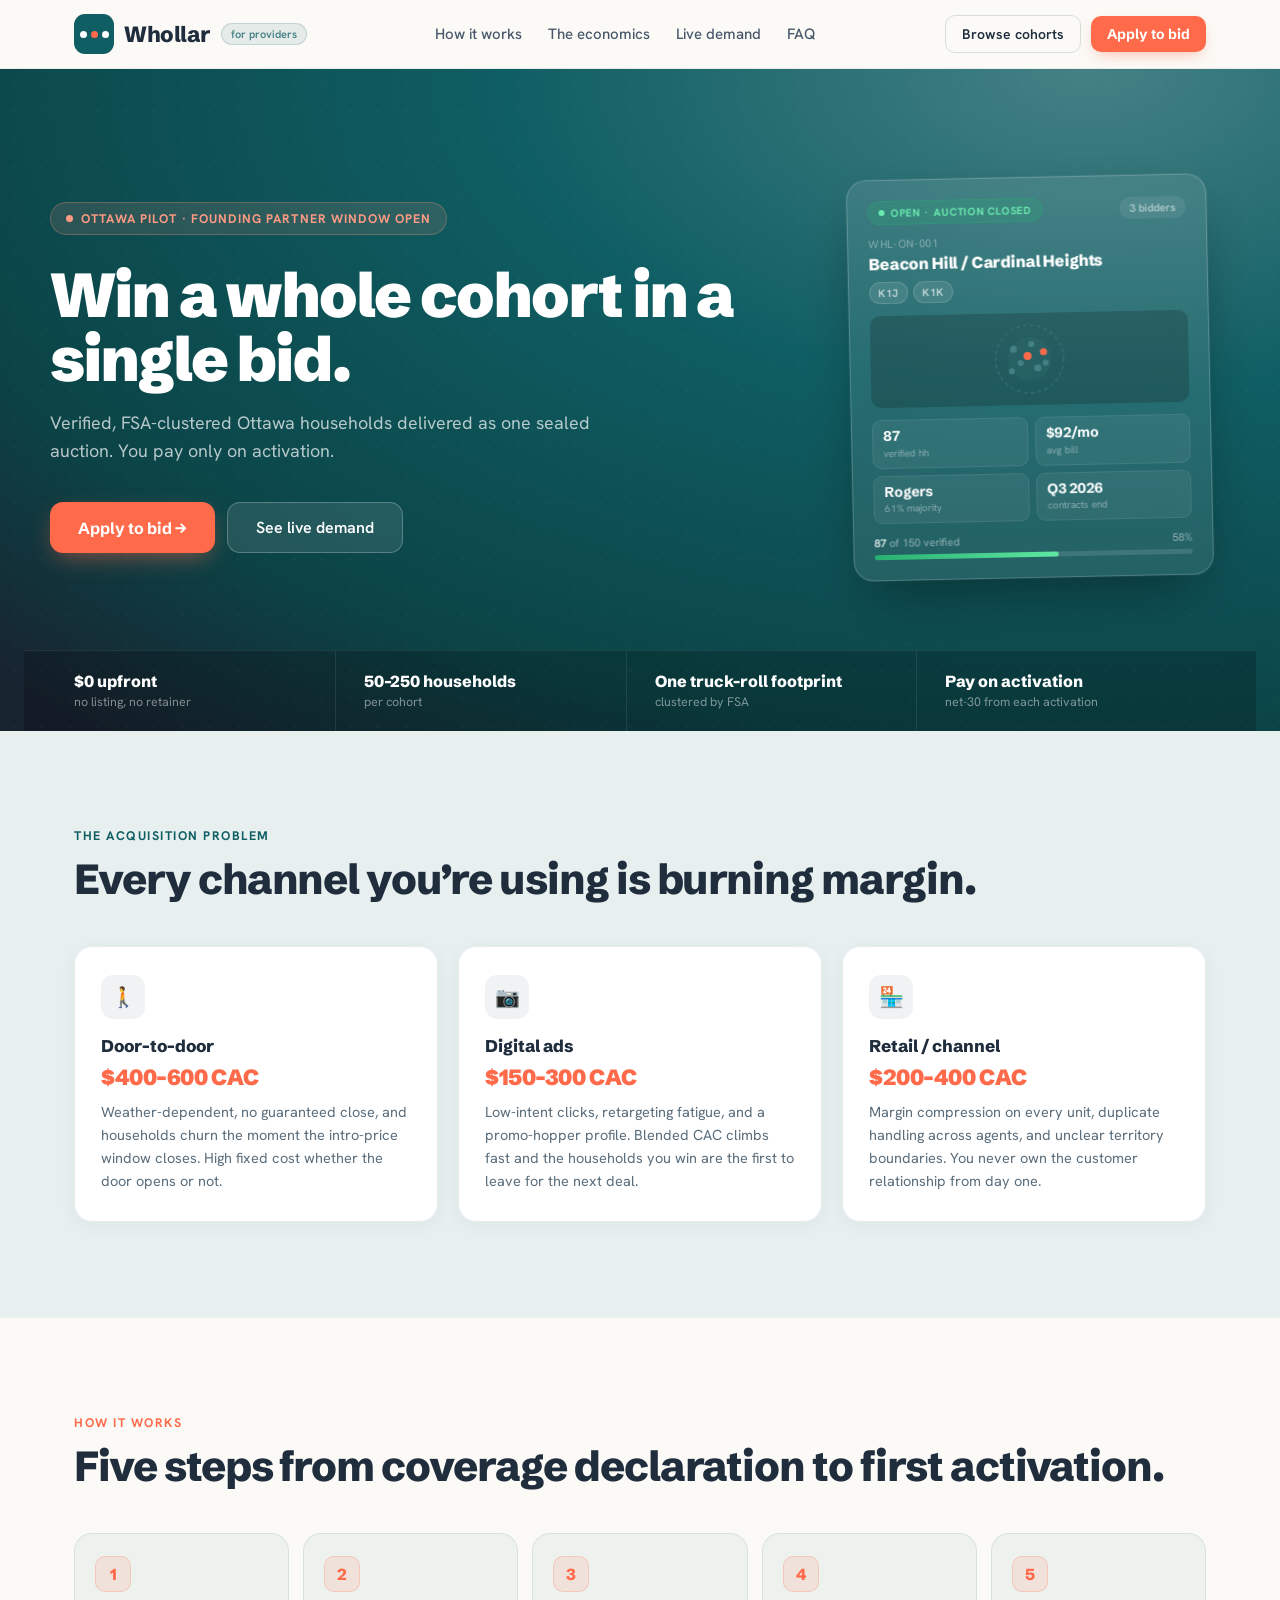
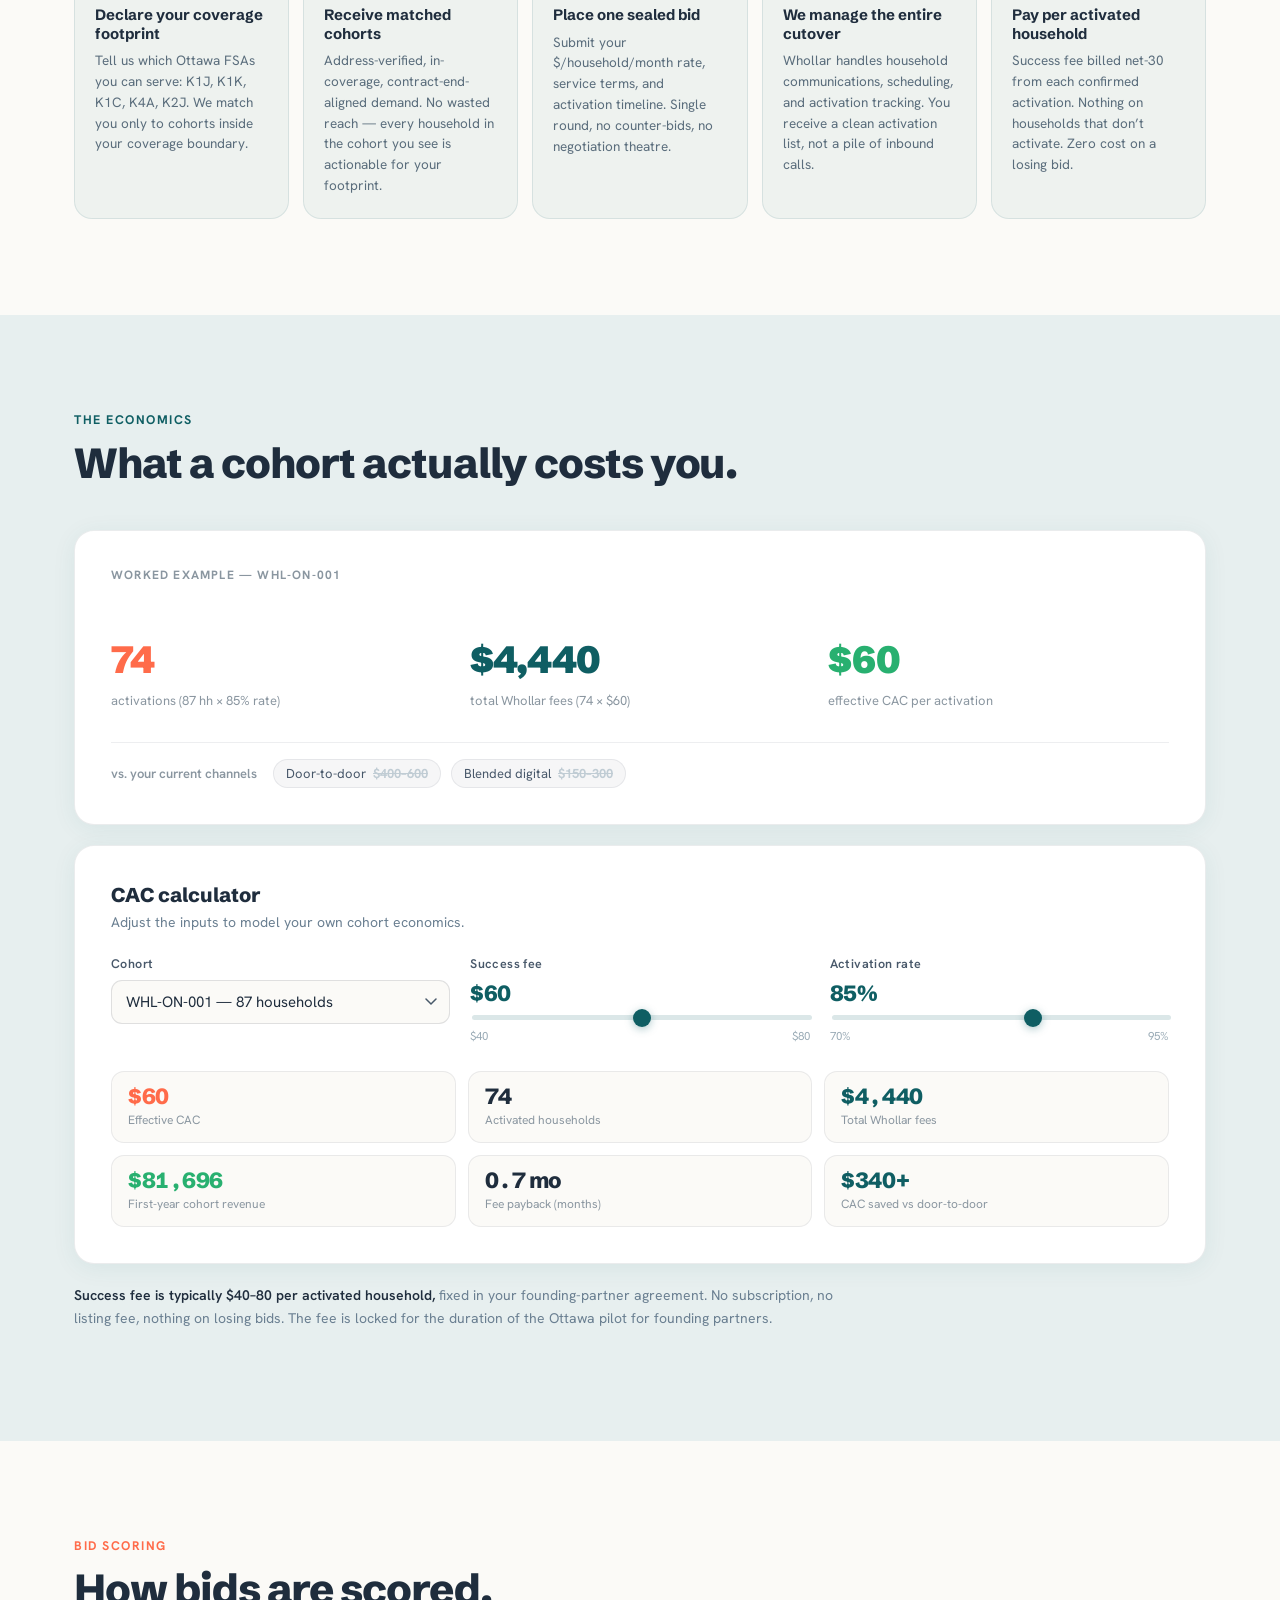
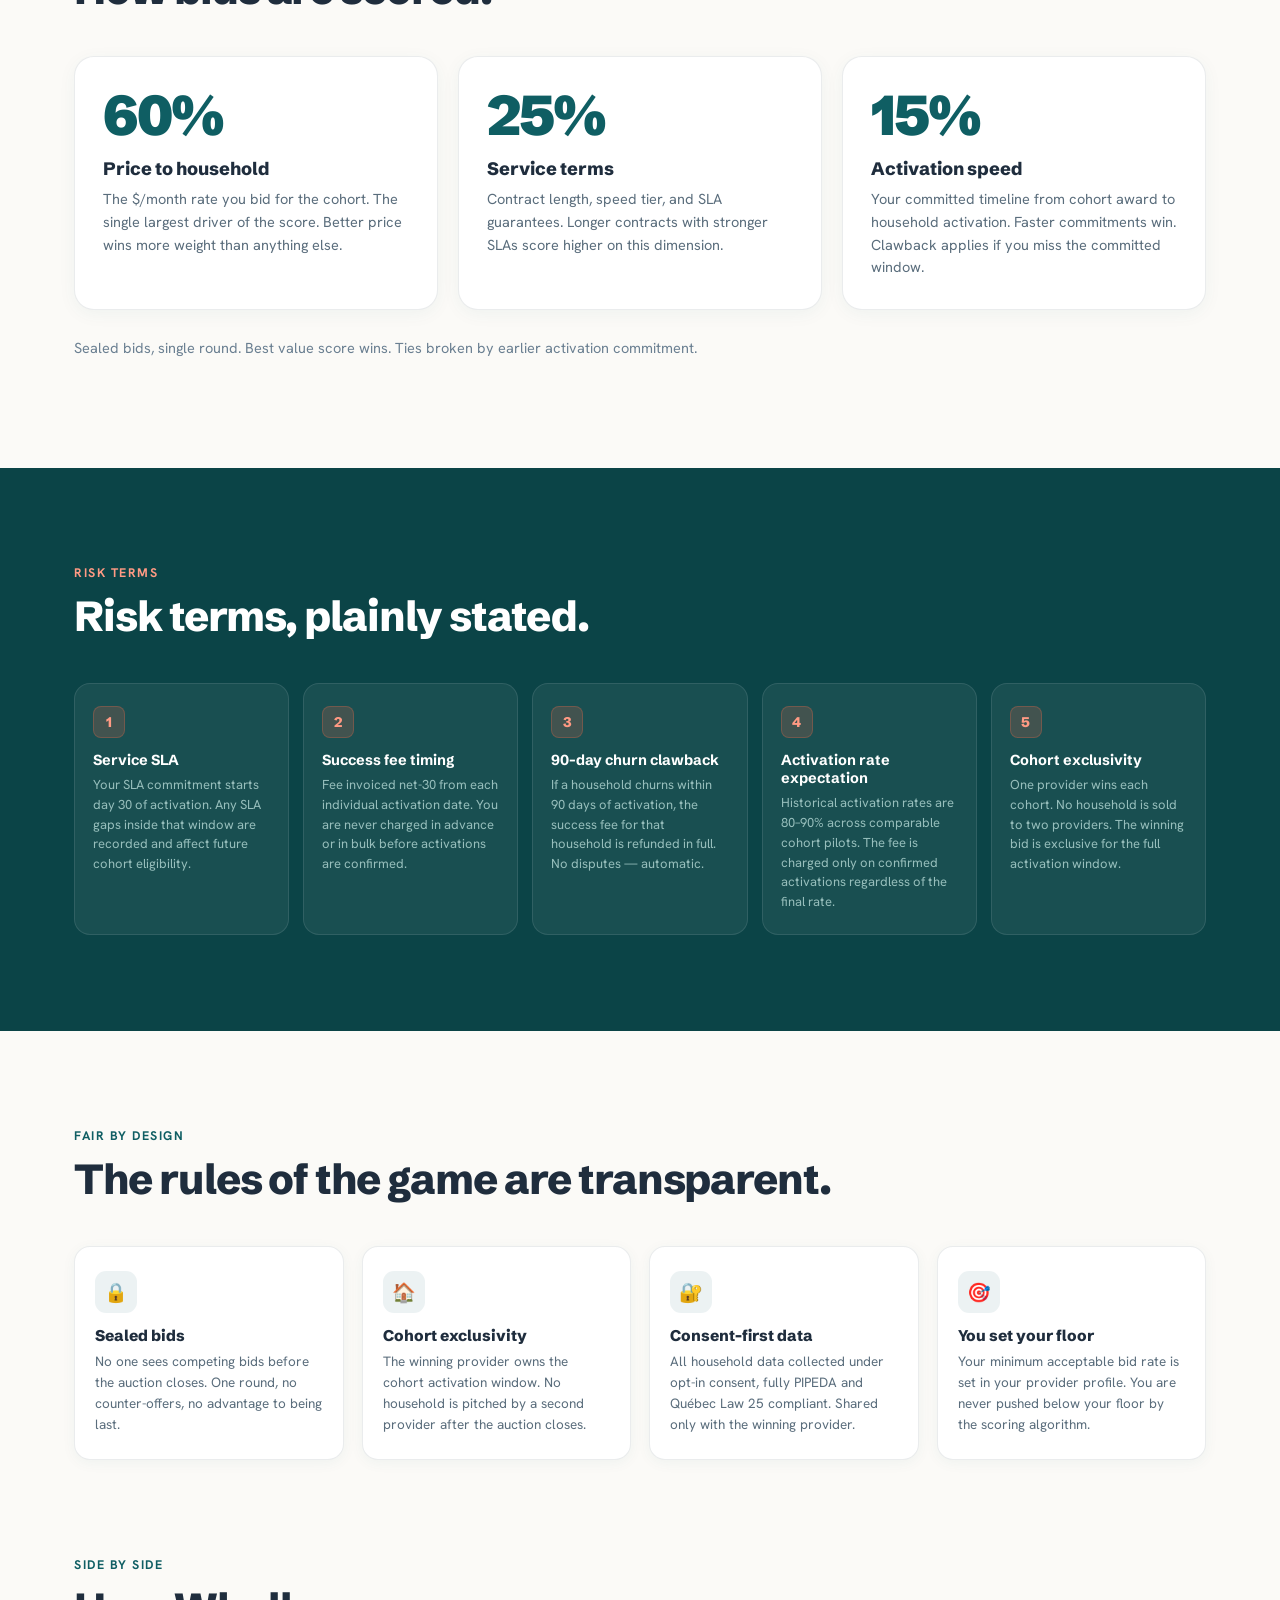
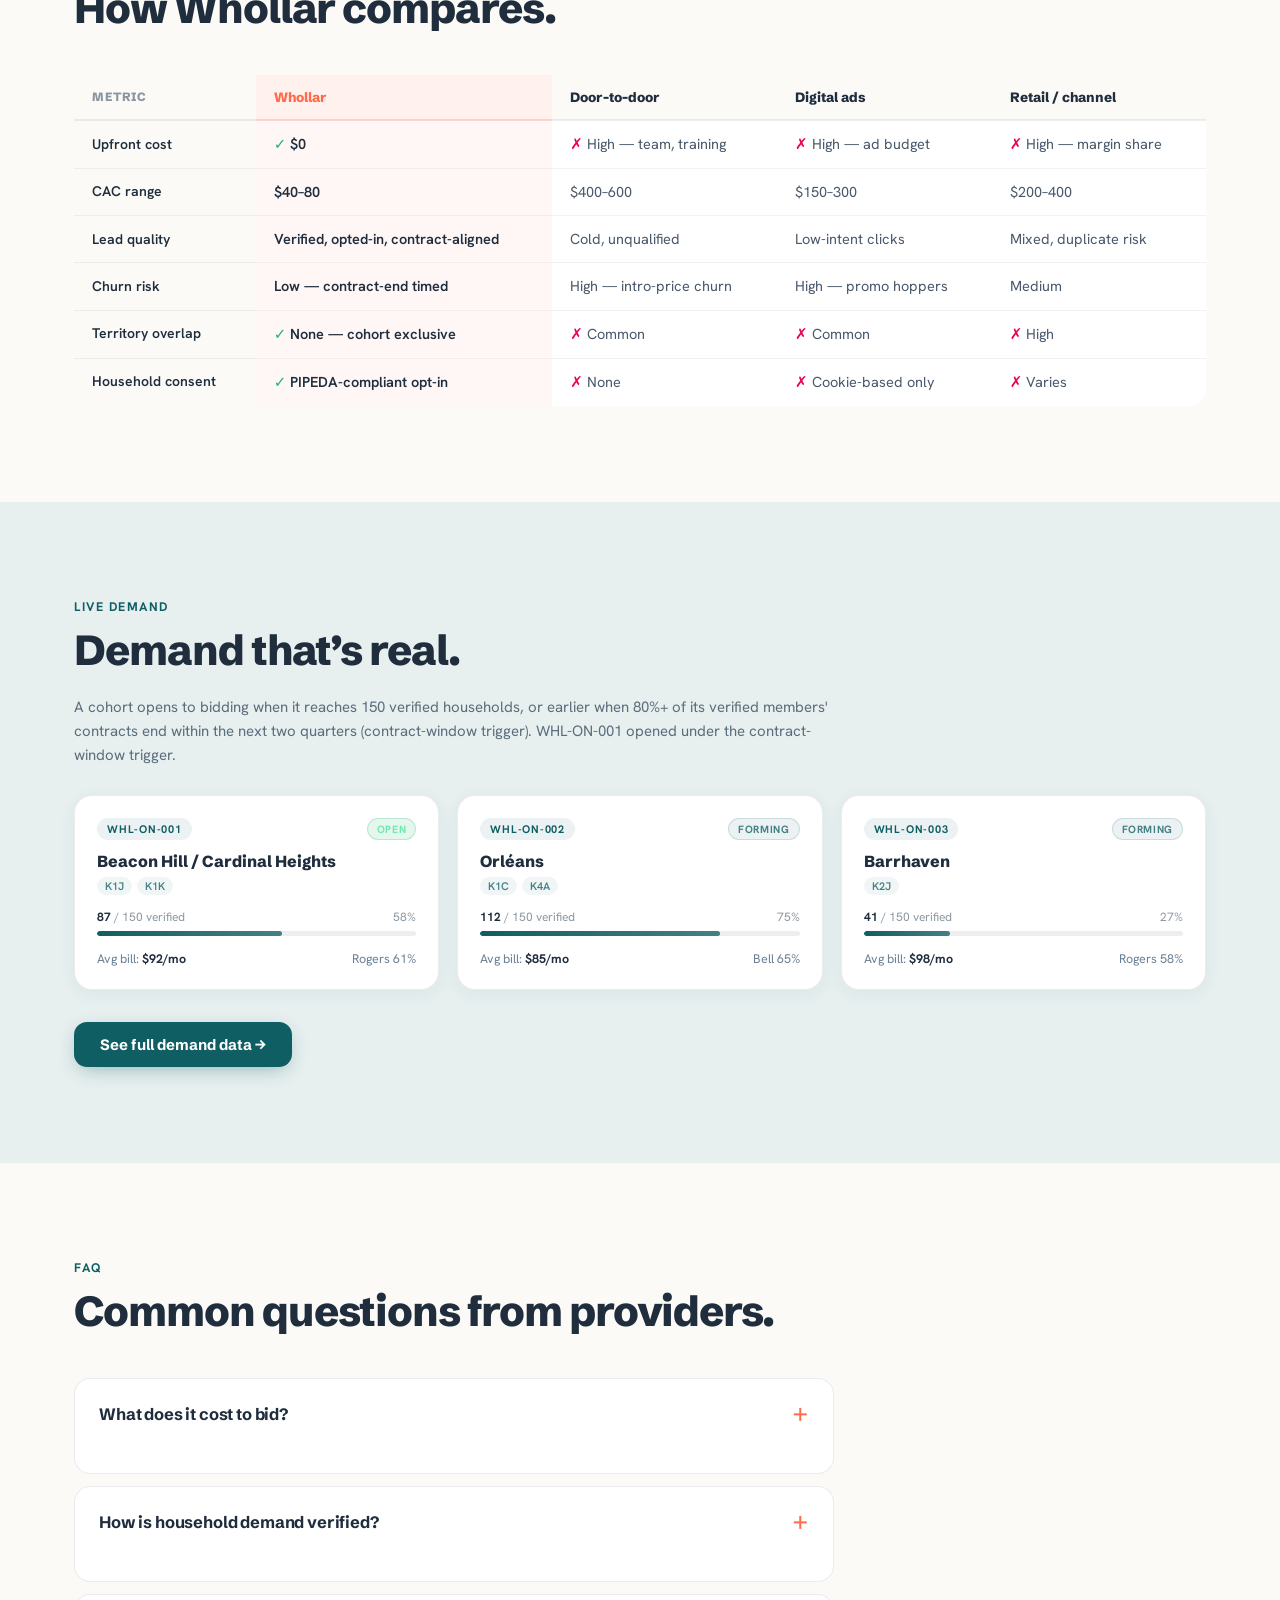
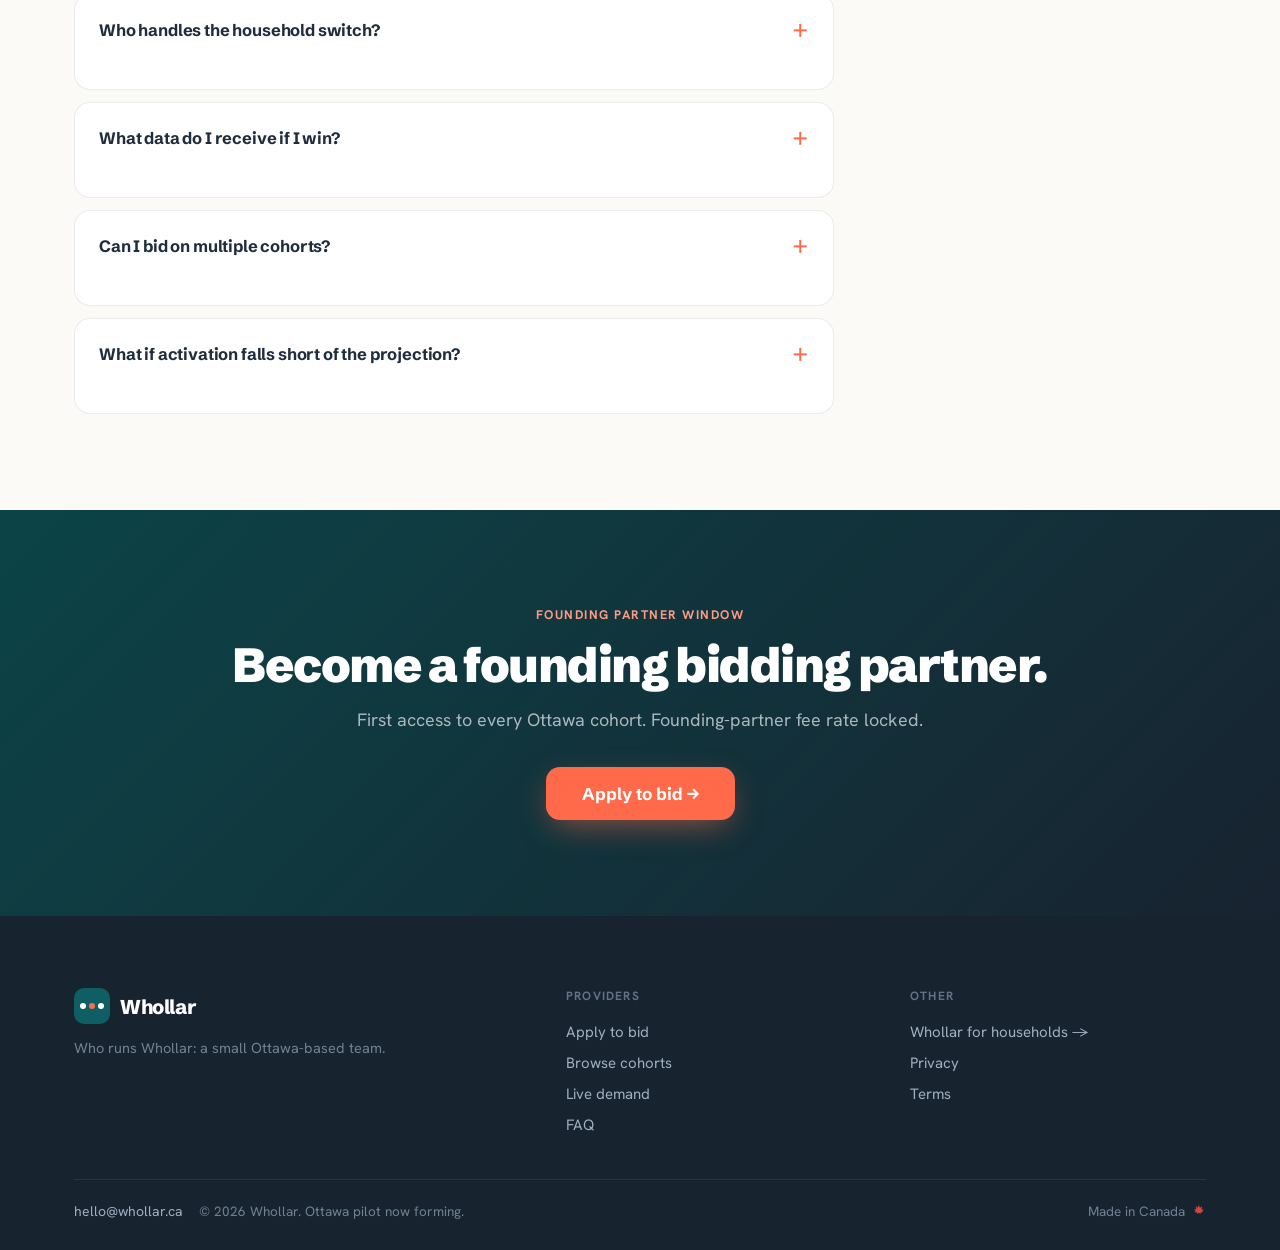
==== commit dd2aa2f6: "Final cleanup pass: threshold logic, bugs, nav/footer, consistency Threshold contradiction resolved " ====
--- a/index.html
+++ b/index.html
@@ -851,7 +851,7 @@
         <div class="hcard-top">
           <span class="hcard-open-badge">
             <span class="hcard-open-dot" aria-hidden="true"></span>
-            OPEN &middot; Closes in 5 days
+            OPEN &middot; <span id="hero-countdown" style="font-variant-numeric:tabular-nums;">5d 0h</span>
           </span>
           <span class="hcard-bidders">3 bidders</span>
         </div>
@@ -1264,6 +1264,7 @@
   <div class="wrap">
     <span class="section-kicker kicker--teal" data-reveal>Live demand</span>
     <h2 class="section-h2 h2--navy" id="demand-h2" data-reveal>Demand that&#8217;s real.</h2>
+    <p style="font-size:15px;color:#5a6d7c;line-height:1.6;margin:-22px 0 28px;max-width:52em;" data-reveal>A cohort opens to bidding when it reaches 150 verified households, or earlier when 80%+ of its verified members' contracts end within the next two quarters (contract-window trigger). WHL-ON-001 opened under the contract-window trigger.</p>
     <div class="demand-grid">
 
       <!-- WHL-ON-001 -->
@@ -1422,7 +1423,7 @@
           </span>
           <span class="footer-brand-name">Whollar</span>
         </div>
-        <p class="footer-tagline">Pooling Ottawa households into FSA-clustered cohorts. ISPs bid once to win the group.</p>
+        <p class="footer-tagline">Who runs Whollar: a small Ottawa-based team.</p>
       </div>
       <div class="footer-col">
         <h2 class="footer-col-title">Providers</h2>
@@ -1510,6 +1511,20 @@
   elRate.addEventListener('input', update);
   update();
 
+  /* ── HERO COUNTDOWN ────────────────────────────────────── */
+  (function() {
+    var dl = new Date((window.WHOLLAR_COHORTS && window.WHOLLAR_COHORTS[0].deadline) || '2026-07-11T23:59:59-04:00').getTime();
+    function tick() {
+      var el = document.getElementById('hero-countdown');
+      if (!el) return;
+      var diff = dl - Date.now();
+      if (diff <= 0) { el.textContent = 'Auction closed'; return; }
+      el.textContent = Math.floor(diff / 86400000) + 'd ' + Math.floor((diff % 86400000) / 3600000) + 'h';
+    }
+    tick();
+    setInterval(tick, 30000);
+  })();
+
   /* ── HAMBURGER ─────────────────────────────────────────── */
   var hamburger  = document.getElementById('hamburger-btn');
   var mobileMenu = document.getElementById('mobile-menu');
